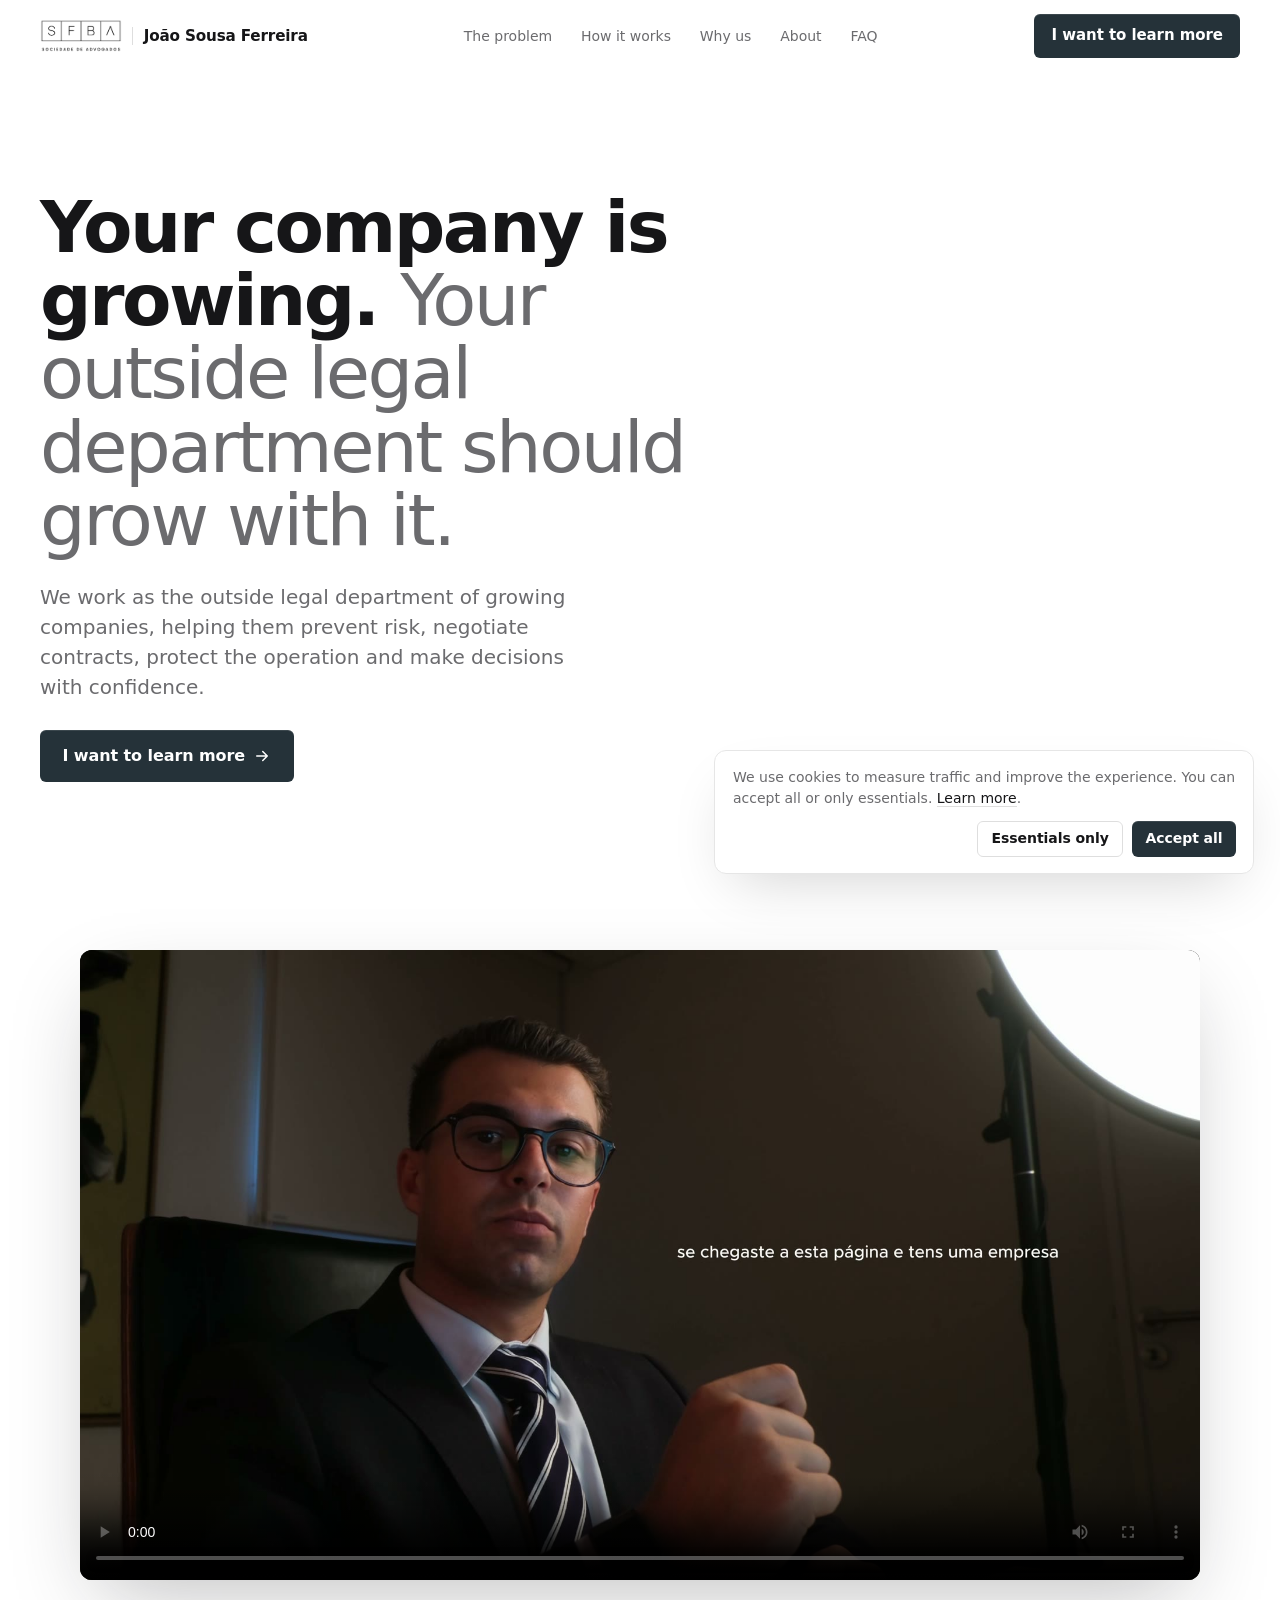
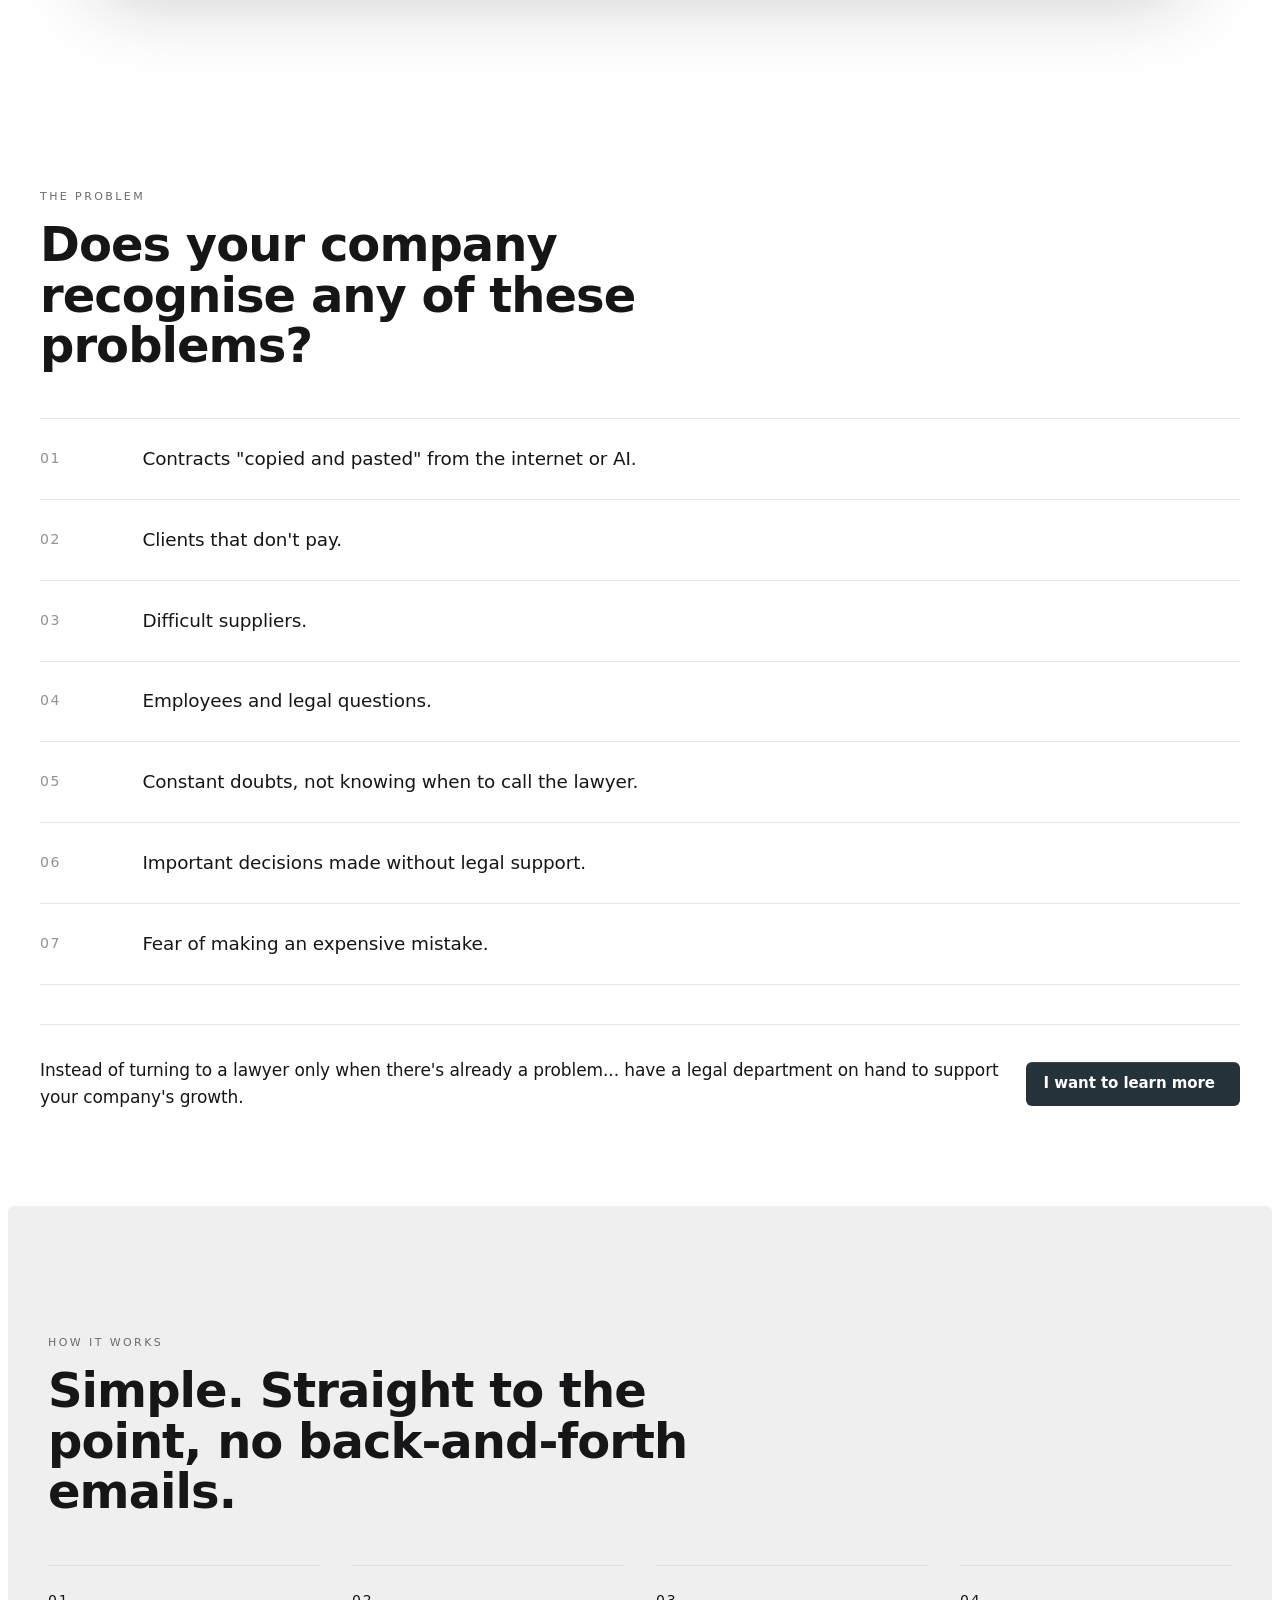
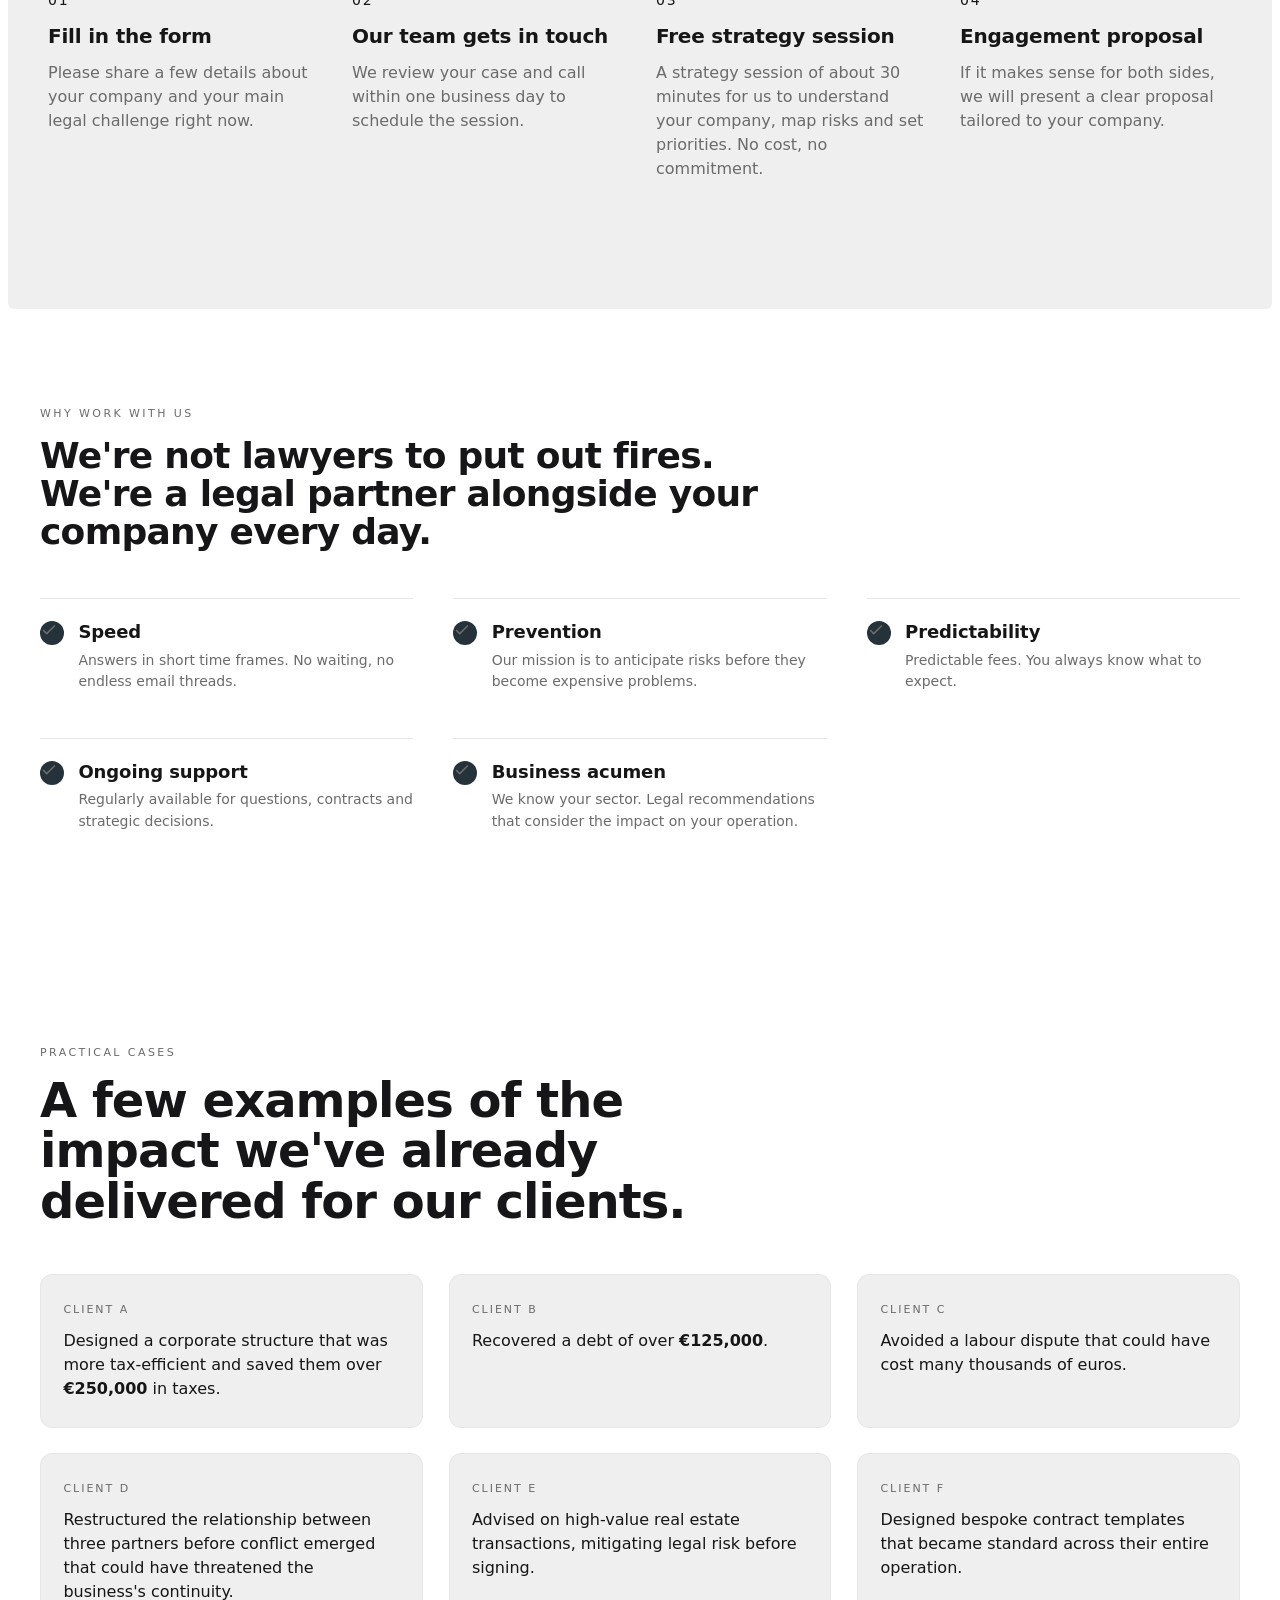
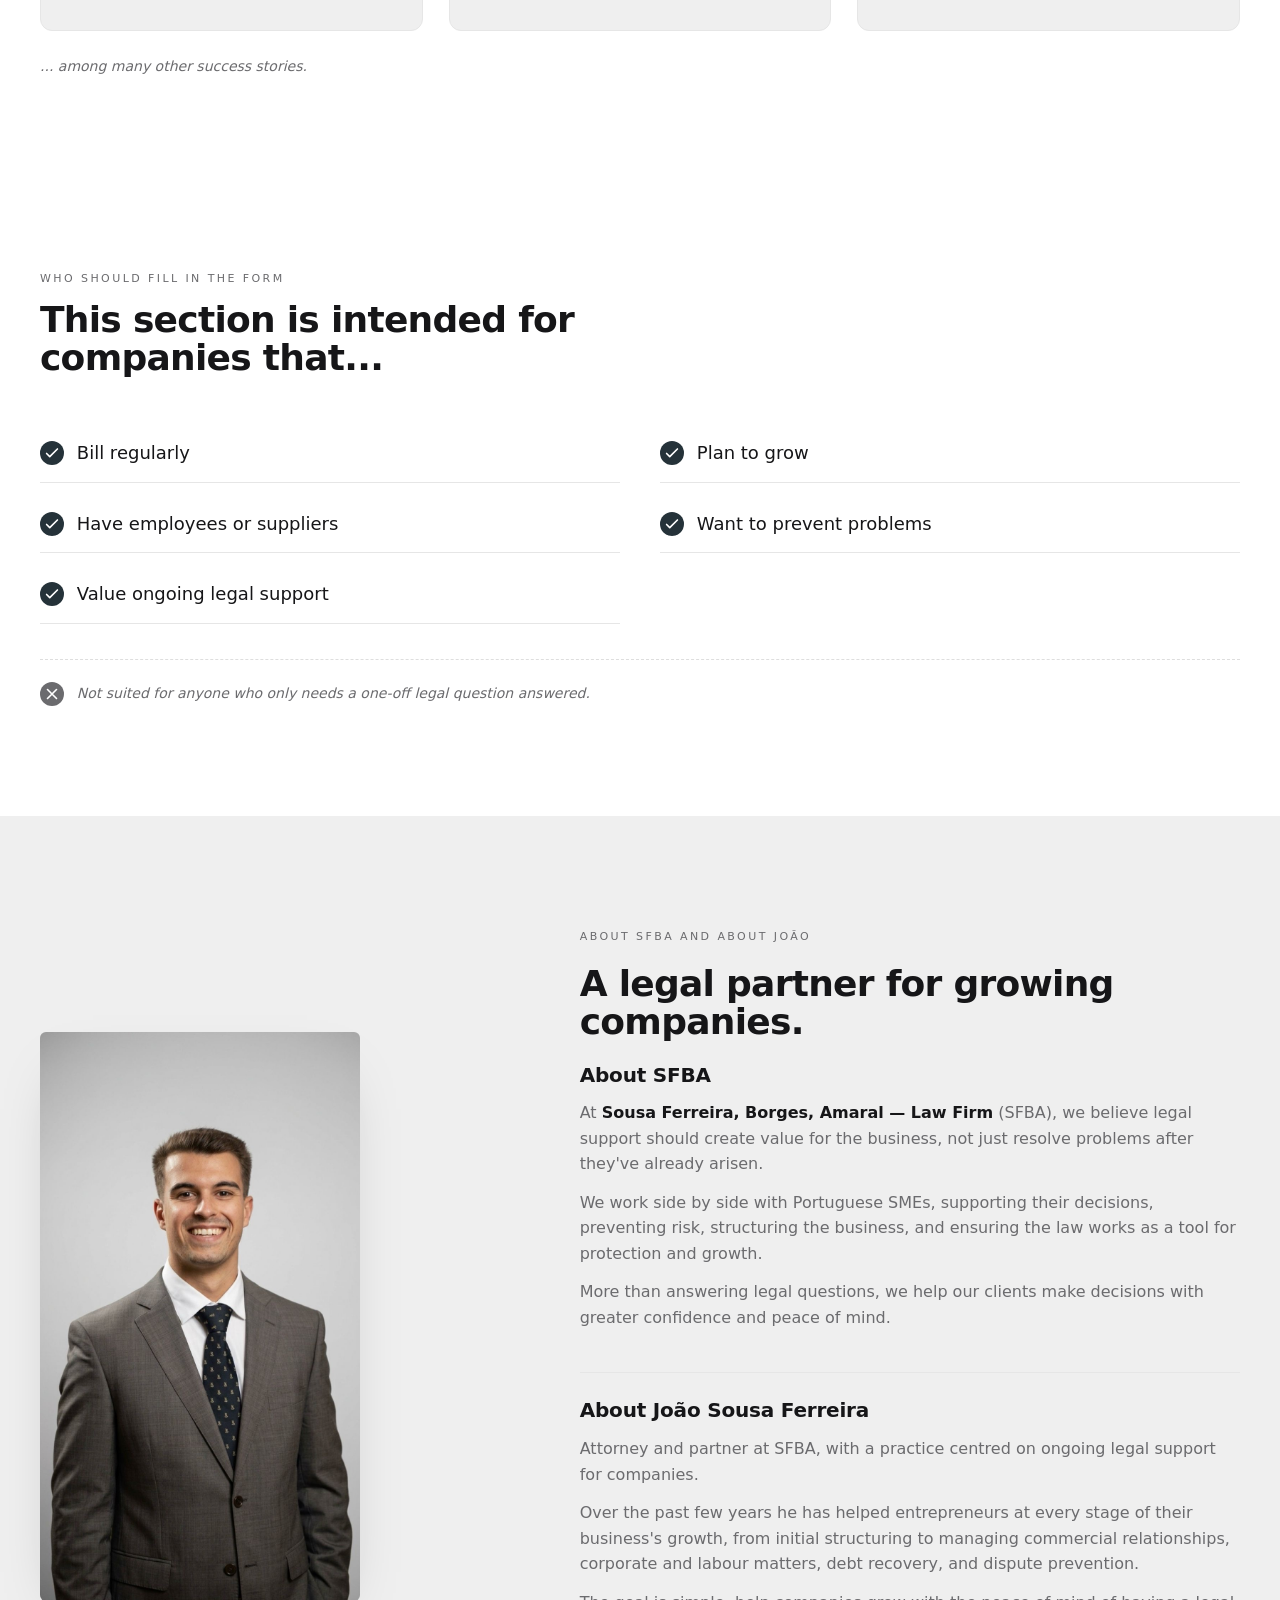
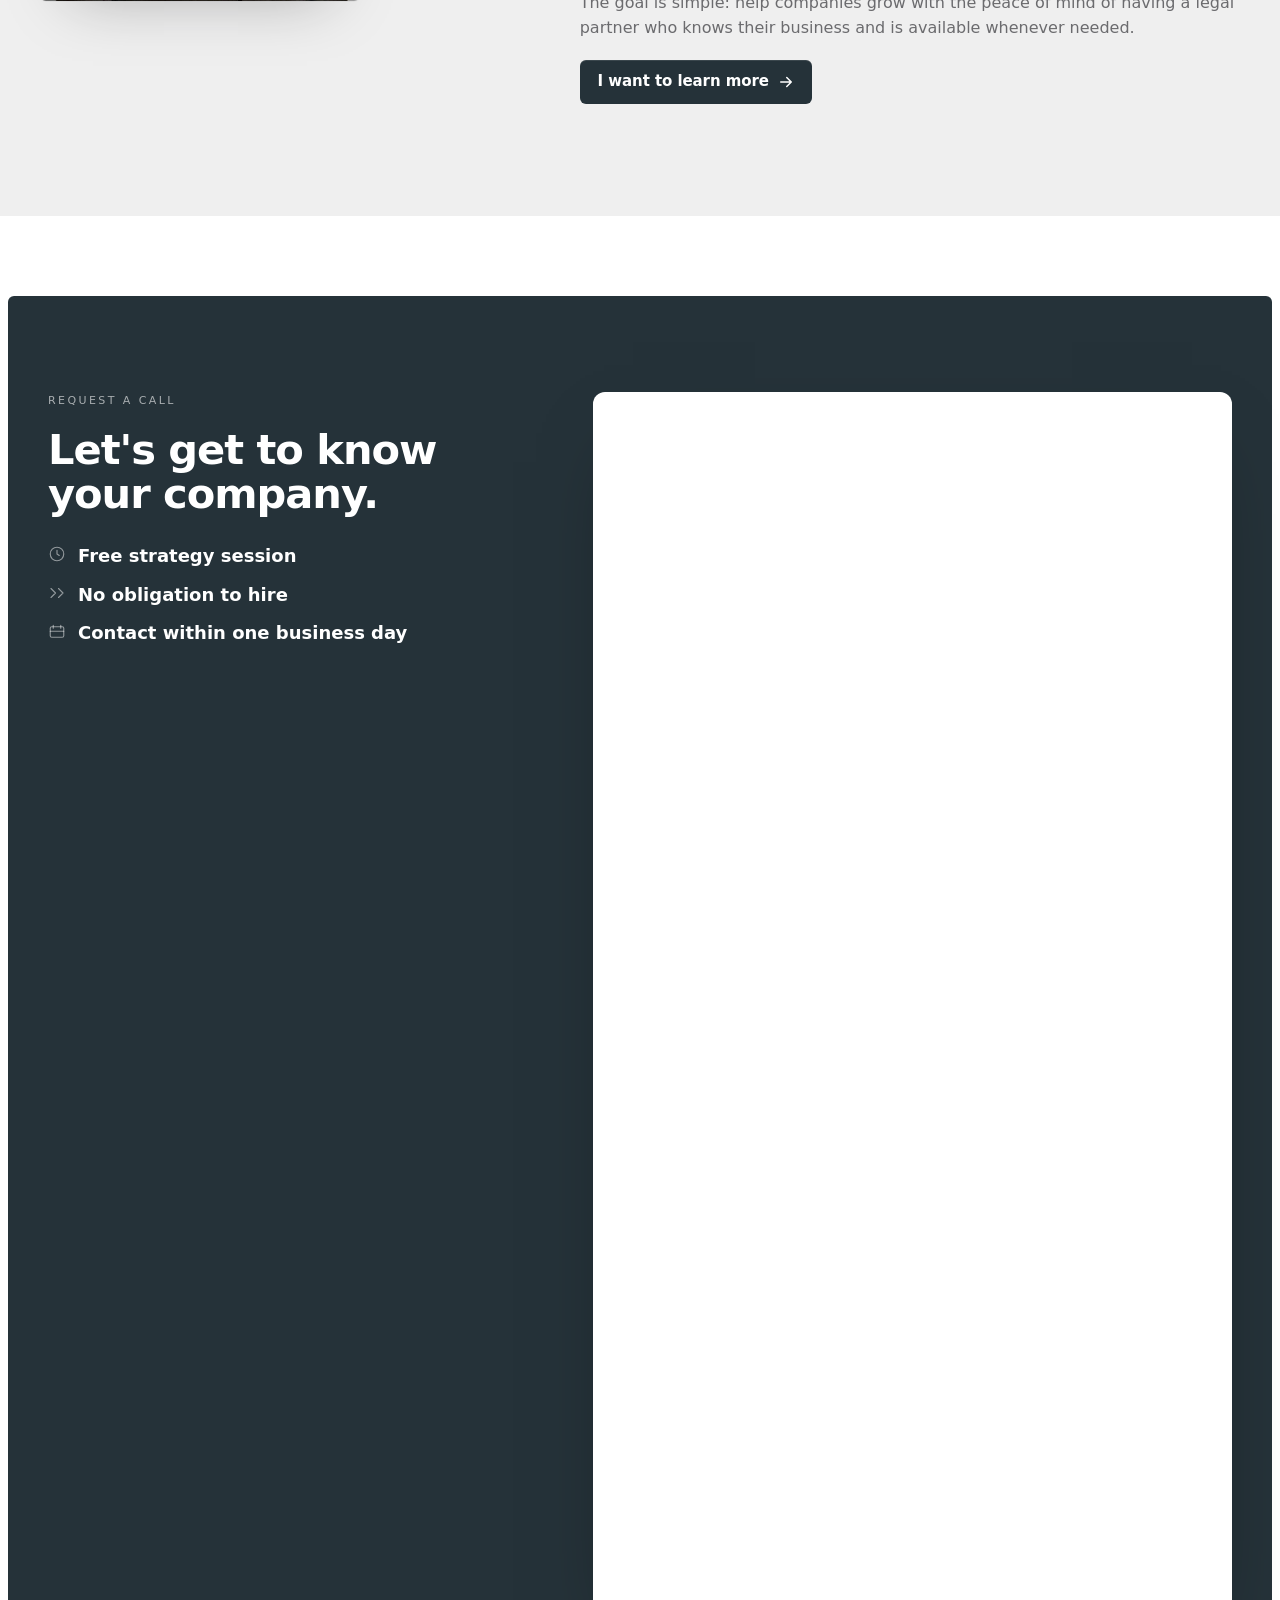
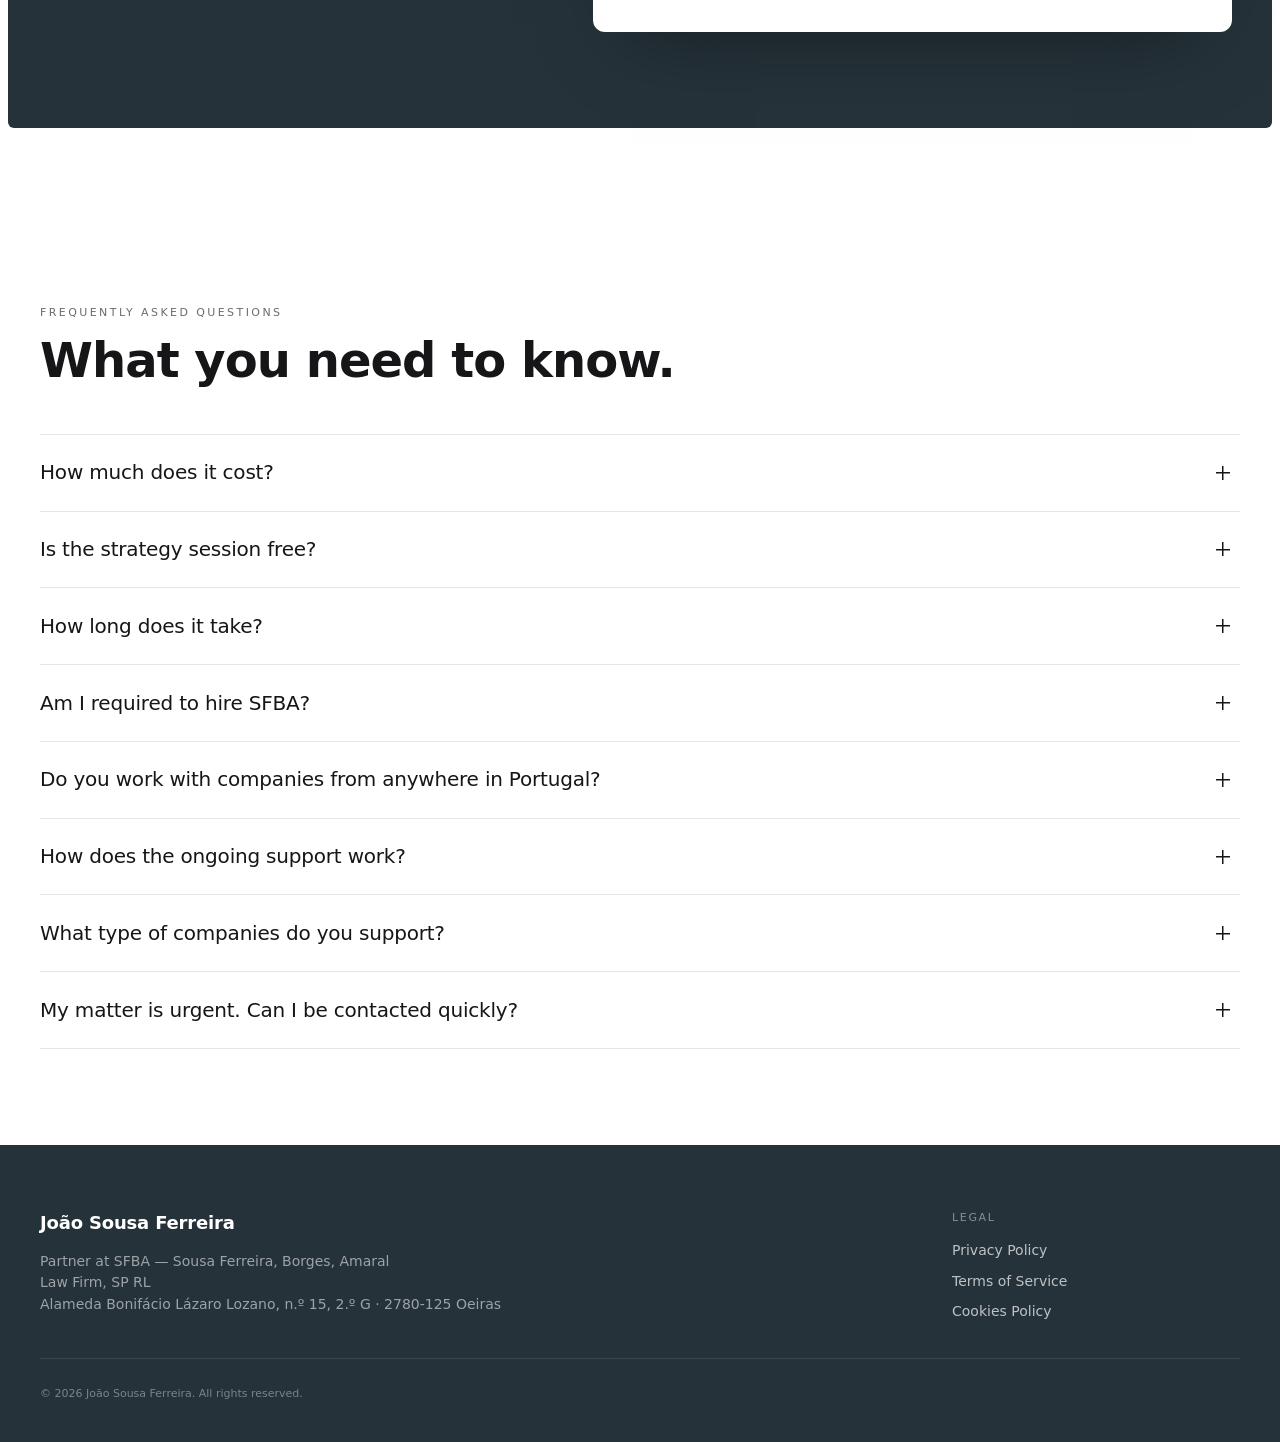
==== en/index.html @ a93ea9e2 "fix(why-us): SVG intrinsic size 20→18 in HTML (matches qualify exactly) The CSS override `.why-us__c" ====
<!doctype html>
<html lang="en">
<head>
<meta charset="utf-8">
<meta name="viewport" content="width=device-width, initial-scale=1, viewport-fit=cover">
<meta name="theme-color" content="#161618">
<meta name="description" content="External legal department for growing SMEs. We prevent risk, negotiate contracts and protect the operation. Free strategy session — SFBA · Law Firm.">
<title>João Sousa Ferreira — External legal department for growing companies</title>

<link rel="alternate" hreflang="pt-PT" href="https://consultajsf.sfba.pt/">
<link rel="alternate" hreflang="en" href="https://consultajsf.sfba.pt/en/">
<link rel="alternate" hreflang="x-default" href="https://consultajsf.sfba.pt/">
<link rel="canonical" href="https://consultajsf.sfba.pt/en/">

<!-- Meta Pixel Code -->
<script>
!function(f,b,e,v,n,t,s)
{if(f.fbq)return;n=f.fbq=function(){n.callMethod?
n.callMethod.apply(n,arguments):n.queue.push(arguments)};
if(!f._fbq)f._fbq=n;n.push=n;n.loaded=!0;n.version='2.0';
n.queue=[];t=b.createElement(e);t.async=!0;
t.src=v;s=b.getElementsByTagName(e)[0];
s.parentNode.insertBefore(t,s)}(window, document,'script',
'https://connect.facebook.net/en_US/fbevents.js');
fbq('init', '1609154350110510');
fbq('track', 'PageView');
</script>
<noscript><img height="1" width="1" style="display:none"
src="https://www.facebook.com/tr?id=1609154350110510&ev=PageView&noscript=1"
alt=""/></noscript>
<!-- End Meta Pixel Code -->

<link rel="preconnect" href="https://cdn.prod.website-files.com" crossorigin>
<link rel="preconnect" href="https://api.leadconnectorhq.com" crossorigin>
<link rel="preconnect" href="https://link.msgsndr.com" crossorigin>
<link rel="preload" as="font" type="font/woff2" crossorigin href="https://cdn.prod.website-files.com/6919d87fb59aea89ebd7268e/6919d880b59aea89ebd7285d_BDOGrotesk-Regular.woff2">
<link rel="preload" as="font" type="font/woff2" crossorigin href="https://cdn.prod.website-files.com/6919d87fb59aea89ebd7268e/6919d880b59aea89ebd7285b_BDOGrotesk-Bold.woff2">
<link rel="stylesheet" href="/assets/styles.css?v=19">
</head>
<body>

<!-- ==========================================================
NAV
=========================================================== -->
<header class="nav" data-nav>
  <div class="nav__inner">
    <a class="nav__brand" href="#top" aria-label="SFBA — Law Firm">
      <img src="/assets/img/sfba-logo.png" alt="SFBA" class="nav__brand-mark nav__brand-mark--logo" width="140" height="58">
      <span class="nav__brand-divider" aria-hidden="true"></span>
      <span class="nav__brand-name">João Sousa Ferreira</span>
    </a>
    <nav class="nav__links" aria-label="Sections">
      <a href="#problema">The problem</a>
      <a href="#como-funciona">How it works</a>
      <a href="#porque-connosco">Why us</a>
      <a href="#sobre">About</a>
      <a href="#faq">FAQ</a>
    </nav>
    <div class="nav__end">
      <a href="#formulario" class="btn btn--primary nav__cta" data-track="nav_cta_click">I want to learn more</a>
    </div>
  </div>
</header>

<main id="top">

  <!-- ==========================================================
  01 · HERO
  =========================================================== -->
  <section class="hero">
    <div class="hero__grid">

      <div class="hero__content">
        <h1 class="hero__headline">
          Your company is growing. <span class="hero__headline-accent">Your outside legal department should grow with it.</span>
        </h1>

        <p class="hero__sub">
          We work as the outside legal department of growing companies, helping them
          prevent risk, negotiate contracts, protect the operation and make
          decisions with confidence.
        </p>

        <div class="hero__actions">
          <a href="#formulario" class="btn btn--primary btn--lg" data-track="hero_cta_click">
            I want to learn more
            <svg class="btn__arrow" width="18" height="18" viewBox="0 0 18 18" fill="none" aria-hidden="true">
              <path d="M3.75 9h10.5M9.75 4.5L14.25 9l-4.5 4.5" stroke="currentColor" stroke-width="1.5" stroke-linecap="round" stroke-linejoin="round"/>
            </svg>
          </a>
        </div>

      </div>

    </div>
  </section>

  <!-- ==========================================================
  01B · VSL — horizontal intro video after hero (main conversion piece)
  =========================================================== -->
  <section class="vsl" aria-label="Introduction video">
    <div class="vsl__inner">
      <video
        class="vsl__player"
        poster="/assets/img/vsl-poster.jpg"
        controls
        preload="metadata"
        playsinline
        width="1920" height="1080">
        <source src="/assets/video/vsl.mp4" type="video/mp4">
      </video>
    </div>
  </section>

  <!-- ==========================================================
  03 · THE PROBLEM — 7 typical symptoms of growing companies
  =========================================================== -->
  <section class="problems" id="problema">
    <div class="container">
      <header class="section-head">
        <p class="eyebrow">The problem</p>
        <h2 class="section-title">Does your company recognise any of these problems?</h2>
      </header>

      <ol class="problems__list" role="list">
        <li class="problems__item">
          <span class="problems__num">01</span>
          <p>Contracts "copied and pasted" from the internet or AI.</p>
        </li>
        <li class="problems__item">
          <span class="problems__num">02</span>
          <p>Clients that don't pay.</p>
        </li>
        <li class="problems__item">
          <span class="problems__num">03</span>
          <p>Difficult suppliers.</p>
        </li>
        <li class="problems__item">
          <span class="problems__num">04</span>
          <p>Employees and legal questions.</p>
        </li>
        <li class="problems__item">
          <span class="problems__num">05</span>
          <p>Constant doubts, not knowing when to call the lawyer.</p>
        </li>
        <li class="problems__item">
          <span class="problems__num">06</span>
          <p>Important decisions made without legal support.</p>
        </li>
        <li class="problems__item">
          <span class="problems__num">07</span>
          <p>Fear of making an expensive mistake.</p>
        </li>
      </ol>

      <!-- Closing: reposition to "ongoing legal department" -->
      <div class="problems__cta">
        <p>Instead of turning to a lawyer only when there's already a problem... have a legal department on hand to support your company's growth.</p>
        <a href="#formulario" class="btn btn--primary" data-track="problems_cta_click">
          I want to learn more
          <svg class="btn__arrow" width="18" height="18" viewBox="0 0 18 18" fill="none" aria-hidden="true">
            <path d="M3.75 9h10.5M9.75 4.5L14.25 9l-4.5 4.5" stroke="currentColor" stroke-width="1.5" stroke-linecap="round" stroke-linejoin="round"/>
          </svg>
        </a>
      </div>
    </div>
  </section>

  <!-- ==========================================================
  04 · HOW IT WORKS — 4 steps
  =========================================================== -->
  <section class="howto" id="como-funciona">
    <div class="container">
      <div class="howto__content">
      <header class="section-head">
        <p class="eyebrow">How it works</p>
        <h2 class="section-title">Simple. Straight to the point, no back-and-forth emails.</h2>
      </header>

      <ol class="howto__steps" role="list">
        <li class="howto__step">
          <span class="howto__num">01</span>
          <h3 class="howto__title">Fill in the form</h3>
          <p class="howto__desc">Please share a few details about your company and your main legal challenge right now.</p>
        </li>
        <li class="howto__step">
          <span class="howto__num">02</span>
          <h3 class="howto__title">Our team gets in touch</h3>
          <p class="howto__desc">We review your case and call within one business day to schedule the session.</p>
        </li>
        <li class="howto__step">
          <span class="howto__num">03</span>
          <h3 class="howto__title">Free strategy session</h3>
          <p class="howto__desc">A strategy session of about 30 minutes for us to understand your company, map risks and set priorities. No cost, no commitment.</p>
        </li>
        <li class="howto__step">
          <span class="howto__num">04</span>
          <h3 class="howto__title">Engagement proposal</h3>
          <p class="howto__desc">If it makes sense for both sides, we will present a clear proposal tailored to your company.</p>
        </li>
      </ol>
      </div>
    </div>
  </section>

  <!-- ==========================================================
  05 · WHY US — value prop + 5 values
  =========================================================== -->
  <section class="why-us" id="porque-connosco">
    <div class="container">
      <header class="section-head">
        <p class="eyebrow">Why work with us</p>
        <h2 class="section-title section-title--tight">We're not lawyers to put out fires. We're a legal partner alongside your company every day.</h2>
      </header>

      <ul class="why-us__values" role="list" aria-label="Our values">
        <li class="why-us__value">
          <span class="why-us__check" aria-hidden="true">
            <svg width="18" height="18" viewBox="0 0 20 20" fill="none"><path d="M4 10.5l3.5 3.5L16 5.5" stroke="currentColor" stroke-width="1.8" stroke-linecap="round" stroke-linejoin="round"/></svg>
          </span>
          <div>
            <strong>Speed</strong>
            <span>Answers in short time frames. No waiting, no endless email threads.</span>
          </div>
        </li>
        <li class="why-us__value">
          <span class="why-us__check" aria-hidden="true">
            <svg width="18" height="18" viewBox="0 0 20 20" fill="none"><path d="M4 10.5l3.5 3.5L16 5.5" stroke="currentColor" stroke-width="1.8" stroke-linecap="round" stroke-linejoin="round"/></svg>
          </span>
          <div>
            <strong>Prevention</strong>
            <span>Our mission is to anticipate risks before they become expensive problems.</span>
          </div>
        </li>
        <li class="why-us__value">
          <span class="why-us__check" aria-hidden="true">
            <svg width="18" height="18" viewBox="0 0 20 20" fill="none"><path d="M4 10.5l3.5 3.5L16 5.5" stroke="currentColor" stroke-width="1.8" stroke-linecap="round" stroke-linejoin="round"/></svg>
          </span>
          <div>
            <strong>Predictability</strong>
            <span>Predictable fees. You always know what to expect.</span>
          </div>
        </li>
        <li class="why-us__value">
          <span class="why-us__check" aria-hidden="true">
            <svg width="18" height="18" viewBox="0 0 20 20" fill="none"><path d="M4 10.5l3.5 3.5L16 5.5" stroke="currentColor" stroke-width="1.8" stroke-linecap="round" stroke-linejoin="round"/></svg>
          </span>
          <div>
            <strong>Ongoing support</strong>
            <span>Regularly available for questions, contracts and strategic decisions.</span>
          </div>
        </li>
        <li class="why-us__value">
          <span class="why-us__check" aria-hidden="true">
            <svg width="18" height="18" viewBox="0 0 20 20" fill="none"><path d="M4 10.5l3.5 3.5L16 5.5" stroke="currentColor" stroke-width="1.8" stroke-linecap="round" stroke-linejoin="round"/></svg>
          </span>
          <div>
            <strong>Business acumen</strong>
            <span>We know your sector. Legal recommendations that consider the impact on your operation.</span>
          </div>
        </li>
      </ul>
    </div>
  </section>

  <!-- ==========================================================
  06 · PRACTICAL CASES — real impact with clients
  =========================================================== -->
  <section class="cases" id="casos-praticos">
    <div class="container">
      <header class="section-head">
        <p class="eyebrow">Practical cases</p>
        <h2 class="section-title">A few examples of the impact we've already delivered for our clients.</h2>
      </header>

      <ol class="cases__list" role="list">
        <li class="cases__item">
          <span class="cases__label">Client A</span>
          <p>Designed a corporate structure that was more tax-efficient and saved them over <strong>€250,000</strong> in taxes.</p>
        </li>
        <li class="cases__item">
          <span class="cases__label">Client B</span>
          <p>Recovered a debt of over <strong>€125,000</strong>.</p>
        </li>
        <li class="cases__item">
          <span class="cases__label">Client C</span>
          <p>Avoided a labour dispute that could have cost many thousands of euros.</p>
        </li>
        <li class="cases__item">
          <span class="cases__label">Client D</span>
          <p>Restructured the relationship between three partners before conflict emerged that could have threatened the business's continuity.</p>
        </li>
        <li class="cases__item">
          <span class="cases__label">Client E</span>
          <p>Advised on high-value real estate transactions, mitigating legal risk before signing.</p>
        </li>
        <li class="cases__item">
          <span class="cases__label">Client F</span>
          <p>Designed bespoke contract templates that became standard across their entire operation.</p>
        </li>
      </ol>

      <p class="cases__more">... among many other success stories.</p>
    </div>
  </section>

  <!-- ==========================================================
  07 · WHO SHOULD FILL THE FORM — lead qualification
  =========================================================== -->
  <section class="qualify" id="quem-deve">
    <div class="container">
      <header class="section-head">
        <p class="eyebrow">Who should fill in the form</p>
        <h2 class="section-title section-title--tight">This section is intended for companies that...</h2>
      </header>

      <ul class="qualify__list" role="list">
        <li class="qualify__item qualify__item--yes">
          <span class="qualify__mark" aria-hidden="true">
            <svg width="18" height="18" viewBox="0 0 20 20" fill="none"><path d="M4 10.5l3.5 3.5L16 5.5" stroke="currentColor" stroke-width="1.8" stroke-linecap="round" stroke-linejoin="round"/></svg>
          </span>
          <span>Bill regularly</span>
        </li>
        <li class="qualify__item qualify__item--yes">
          <span class="qualify__mark" aria-hidden="true">
            <svg width="18" height="18" viewBox="0 0 20 20" fill="none"><path d="M4 10.5l3.5 3.5L16 5.5" stroke="currentColor" stroke-width="1.8" stroke-linecap="round" stroke-linejoin="round"/></svg>
          </span>
          <span>Plan to grow</span>
        </li>
        <li class="qualify__item qualify__item--yes">
          <span class="qualify__mark" aria-hidden="true">
            <svg width="18" height="18" viewBox="0 0 20 20" fill="none"><path d="M4 10.5l3.5 3.5L16 5.5" stroke="currentColor" stroke-width="1.8" stroke-linecap="round" stroke-linejoin="round"/></svg>
          </span>
          <span>Have employees or suppliers</span>
        </li>
        <li class="qualify__item qualify__item--yes">
          <span class="qualify__mark" aria-hidden="true">
            <svg width="18" height="18" viewBox="0 0 20 20" fill="none"><path d="M4 10.5l3.5 3.5L16 5.5" stroke="currentColor" stroke-width="1.8" stroke-linecap="round" stroke-linejoin="round"/></svg>
          </span>
          <span>Want to prevent problems</span>
        </li>
        <li class="qualify__item qualify__item--yes">
          <span class="qualify__mark" aria-hidden="true">
            <svg width="18" height="18" viewBox="0 0 20 20" fill="none"><path d="M4 10.5l3.5 3.5L16 5.5" stroke="currentColor" stroke-width="1.8" stroke-linecap="round" stroke-linejoin="round"/></svg>
          </span>
          <span>Value ongoing legal support</span>
        </li>
        <li class="qualify__item qualify__item--no">
          <span class="qualify__mark" aria-hidden="true">
            <svg width="18" height="18" viewBox="0 0 20 20" fill="none"><path d="M5 5l10 10M15 5L5 15" stroke="currentColor" stroke-width="1.8" stroke-linecap="round"/></svg>
          </span>
          <span>Not suited for anyone who only needs a one-off legal question answered.</span>
        </li>
      </ul>
    </div>
  </section>

  <!-- ==========================================================
  08 · ABOUT — split, video + 2 blocks (SFBA + João)
  =========================================================== -->
  <section class="about" id="sobre">
    <div class="about__grid">

      <div class="about__visual">
        <div class="portrait portrait--about">
          <div class="portrait__frame">
            <img
              src="/assets/img/joao.jpg"
              srcset="/assets/img/joao-md.jpg 457w, /assets/img/joao.jpg 915w"
              sizes="(max-width: 960px) 80vw, 460px"
              alt="João Sousa Ferreira, attorney"
              class="portrait__img"
              width="915" height="1600"
              loading="lazy">
          </div>
        </div>
      </div>

      <div class="about__content">
        <p class="eyebrow">About SFBA and about João</p>
        <h2 class="section-title section-title--tight">
          A legal partner for growing companies.
        </h2>

        <!-- BLOCK 1 · SFBA -->
        <div class="about__block">
          <h3 class="about__block-title">About SFBA</h3>
          <p class="about__block-text">
            At <strong>Sousa Ferreira, Borges, Amaral &mdash; Law Firm</strong> (SFBA),
            we believe legal support should create value for the business,
            not just resolve problems after they've already arisen.
          </p>
          <p class="about__block-text">
            We work side by side with Portuguese SMEs, supporting their decisions,
            preventing risk, structuring the business, and ensuring the law works
            as a tool for protection and growth.
          </p>
          <p class="about__block-text">
            More than answering legal questions, we help our clients make decisions
            with greater confidence and peace of mind.
          </p>
        </div>

        <!-- BLOCK 2 · João -->
        <div class="about__block">
          <h3 class="about__block-title">About João Sousa Ferreira</h3>
          <p class="about__block-text">
            Attorney and partner at SFBA, with a practice centred on ongoing
            legal support for companies.
          </p>
          <p class="about__block-text">
            Over the past few years he has helped entrepreneurs at every
            stage of their business's growth, from initial structuring to
            managing commercial relationships, corporate and labour matters,
            debt recovery, and dispute prevention.
          </p>
          <p class="about__block-text">
            The goal is simple: help companies grow with the peace of mind
            of having a legal partner who knows their business and is
            available whenever needed.
          </p>
        </div>

        <a href="#formulario" class="btn btn--primary" data-track="about_cta_click">
          I want to learn more
          <svg class="btn__arrow" width="18" height="18" viewBox="0 0 18 18" fill="none" aria-hidden="true">
            <path d="M3.75 9h10.5M9.75 4.5L14.25 9l-4.5 4.5" stroke="currentColor" stroke-width="1.5" stroke-linecap="round" stroke-linejoin="round"/>
          </svg>
        </a>
      </div>

    </div>
  </section>

  <!-- ==========================================================
  09 · FORM — GHL embed, main conversion piece
  =========================================================== -->
  <section class="booking" id="formulario">
    <div class="booking__grid">
      <div class="booking__content">

      <aside class="booking__aside">
        <p class="eyebrow eyebrow--inverse">Request a call</p>
        <h2 class="booking__title">Let's get to know your company.</h2>

        <ul class="booking__bullets" role="list">
          <li>
            <svg width="18" height="18" viewBox="0 0 24 24" fill="none" stroke="currentColor" stroke-width="1.5" stroke-linecap="round" stroke-linejoin="round" aria-hidden="true"><circle cx="12" cy="12" r="9"/><path d="M12 7v5l3 2"/></svg>
            <div><strong>Free strategy session</strong></div>
          </li>
          <li>
            <svg width="18" height="18" viewBox="0 0 24 24" fill="none" stroke="currentColor" stroke-width="1.5" stroke-linecap="round" stroke-linejoin="round" aria-hidden="true"><path d="M4 6l6 6-6 6M14 6l6 6-6 6"/></svg>
            <div><strong>No obligation to hire</strong></div>
          </li>
          <li>
            <svg width="18" height="18" viewBox="0 0 24 24" fill="none" stroke="currentColor" stroke-width="1.5" stroke-linecap="round" stroke-linejoin="round" aria-hidden="true"><rect x="3" y="5" width="18" height="14" rx="2"/><path d="M7 3v4M17 3v4M3 11h18"/></svg>
            <div><strong>Contact within one business day</strong></div>
          </li>
        </ul>
      </aside>

      <!-- GHL — inline form embed. Leads go straight to GoHighLevel -->
      <div class="booking__form-embed" data-track-form>
        <iframe
          src="https://api.leadconnectorhq.com/widget/form/pN3DjJBdsDAEzfLIJol9"
          id="inline-pN3DjJBdsDAEzfLIJol9"
          data-layout="{'id':'INLINE'}"
          data-trigger-type="alwaysShow"
          data-trigger-value=""
          data-activation-type="alwaysActivated"
          data-activation-value=""
          data-deactivation-type="neverDeactivate"
          data-deactivation-value=""
          data-form-name="Leads"
          data-height="1225"
          data-layout-iframe-id="inline-pN3DjJBdsDAEzfLIJol9"
          data-form-id="pN3DjJBdsDAEzfLIJol9"
          title="Form — Request a call"></iframe>
      </div>
      </div>
    </div>
  </section>

  <!-- ==========================================================
  10 · FAQ
  =========================================================== -->
  <section class="faq" id="faq">
    <div class="container">
      <header class="section-head">
        <p class="eyebrow">Frequently asked questions</p>
        <h2 class="section-title">What you need to know.</h2>
      </header>

      <div class="faq__list">

        <details class="faq__item">
          <summary>How much does it cost?</summary>
          <div class="faq__answer">
            <p>The first session is entirely free. If, at the end, we conclude it makes sense to work together, we'll present a proposal tailored to your company's needs — with no commitment.</p>
          </div>
        </details>

        <details class="faq__item">
          <summary>Is the strategy session free?</summary>
          <div class="faq__answer">
            <p>Yes. The purpose of the session is to understand your company's reality, identify the main legal challenges and determine whether we can effectively help you.</p>
          </div>
        </details>

        <details class="faq__item">
          <summary>How long does it take?</summary>
          <div class="faq__answer">
            <p>The form takes about 1 minute to fill in. Once you submit, our team reviews the request and gets in touch. If there's a fit, we'll schedule a strategy session of approximately 30 minutes.</p>
          </div>
        </details>

        <details class="faq__item">
          <summary>Am I required to hire SFBA?</summary>
          <div class="faq__answer">
            <p>No. The strategy session comes with no commitment. We only present a proposal if we believe we can add value to your business — and only move forward if you choose to work with us.</p>
          </div>
        </details>

        <details class="faq__item">
          <summary>Do you work with companies from anywhere in Portugal?</summary>
          <div class="faq__answer">
            <p>Yes. We support companies throughout the country, in person or via video call, according to each client's needs.</p>
          </div>
        </details>

        <details class="faq__item">
          <summary>How does the ongoing support work?</summary>
          <div class="faq__answer">
            <p>After the strategy session, if you decide to move forward, we define the solution best suited to your company. Our goal is to act as a long-term legal partner — supporting your business's growth, preventing risk and backing the most important decisions.</p>
          </div>
        </details>

        <details class="faq__item">
          <summary>What type of companies do you support?</summary>
          <div class="faq__answer">
            <p>We work primarily with small and medium-sized enterprises looking to grow sustainably and who value close, strategic and continuous legal support.</p>
          </div>
        </details>

        <details class="faq__item">
          <summary>My matter is urgent. Can I be contacted quickly?</summary>
          <div class="faq__answer">
            <p>Yes. Once we receive your request, we review it as promptly as possible. If the situation is urgent, please indicate it in the form so we can prioritise accordingly.</p>
          </div>
        </details>

      </div>
    </div>
  </section>


</main>

<!-- ==========================================================
FOOTER
=========================================================== -->
<footer class="footer">
  <div class="footer__inner footer__inner--two">
    <div class="footer__col footer__col--brand">
      <span class="footer__brand">João Sousa Ferreira</span>
      <p class="footer__small">
        Partner at SFBA &mdash; Sousa Ferreira, Borges, Amaral<br>
        Law Firm, SP RL<br>
        Alameda Bonifácio Lázaro Lozano, n.º&nbsp;15, 2.º&nbsp;G &middot; 2780-125 Oeiras
      </p>
    </div>

    <div class="footer__col">
      <span class="footer__heading">Legal</span>
      <a href="#privacidade">Privacy Policy</a>
      <a href="#termos">Terms of Service</a>
      <a href="#cookies">Cookies Policy</a>
    </div>
  </div>
  <p class="footer__copy">&copy; <span data-year></span> João Sousa Ferreira. All rights reserved.</p>
</footer>

<!-- Sticky CTA -->
<a href="#formulario" class="sticky-cta" data-sticky-cta data-track="sticky_cta_click" aria-label="Request a call">
  <span>I want to learn more</span>
  <svg width="16" height="16" viewBox="0 0 18 18" fill="none" aria-hidden="true">
    <path d="M3.75 9h10.5M9.75 4.5L14.25 9l-4.5 4.5" stroke="currentColor" stroke-width="1.6" stroke-linecap="round" stroke-linejoin="round"/>
  </svg>
</a>

<!-- Cookie banner (GDPR) — Consent Mode v2 -->
<aside class="cookie" data-cookie hidden role="region" aria-label="Cookie consent">
  <p>
    We use cookies to measure traffic and improve the experience. You can accept
    all or only essentials. <a href="#cookies">Learn more</a>.
  </p>
  <div class="cookie__actions">
    <button type="button" class="btn btn--ghost btn--sm" data-cookie-essential>Essentials only</button>
    <button type="button" class="btn btn--primary btn--sm" data-cookie-accept>Accept all</button>
  </div>
</aside>

<script src="/assets/script.js?v=19" defer></script>
<script src="https://link.msgsndr.com/js/form_embed.js" async></script>
</body>
</html>
---- assets/styles.css ----
/* ==========================================================
   FONTS — BDO Grotesk (alinhado com brand SFBA)
   ========================================================== */
@font-face {
  font-family: "Bdogrotesk";
  src: url("https://cdn.prod.website-files.com/6919d87fb59aea89ebd7268e/6919d880b59aea89ebd7285d_BDOGrotesk-Regular.woff2") format("woff2");
  font-weight: 400; font-style: normal; font-display: swap;
}
@font-face {
  font-family: "Bdogrotesk";
  src: url("https://cdn.prod.website-files.com/6919d87fb59aea89ebd7268e/6919d880b59aea89ebd7285a_BDOGrotesk-Medium.woff2") format("woff2");
  font-weight: 500; font-style: normal; font-display: swap;
}
@font-face {
  font-family: "Bdogrotesk";
  src: url("https://cdn.prod.website-files.com/6919d87fb59aea89ebd7268e/6919d880b59aea89ebd7285c_BDOGrotesk-DemiBold.woff2") format("woff2");
  font-weight: 600; font-style: normal; font-display: swap;
}
@font-face {
  font-family: "Bdogrotesk";
  src: url("https://cdn.prod.website-files.com/6919d87fb59aea89ebd7268e/6919d880b59aea89ebd7285b_BDOGrotesk-Bold.woff2") format("woff2");
  font-weight: 700; font-style: normal; font-display: swap;
}

/* ==========================================================
   TOKENS — extraídos da brand SFBA
   ========================================================== */
:root {
  --c-white: #ffffff;
  --c-100: #efefef;
  --c-200: #e6e6e6;
  --c-300: #dedede;
  --c-400: #929295;
  --c-500: #6b6b6e;
  --c-600: #3a3a3e;
  --c-650: #2a2a2c;
  --c-700: #232325;
  --c-800: #1c1c1e;
  --c-900: #161618;
  /* Accent — dark teal-blue (Brand Guidelines v2 · regra 01).
     Reservado para CTA blocks e dark sections. Nunca para texto inline
     ou decoração. */
  --c-accent:        #253239;
  --c-accent-hover:  #2f4049;
  --c-accent-deep:   #1a232a;

  --ff: "Bdogrotesk", system-ui, -apple-system, "Segoe UI", Helvetica, Arial, sans-serif;

  --fs-xs: .6875rem;
  --fs-sm: .875rem;
  --fs-btn: .9375rem;
  --fs-base: 1rem;
  --fs-md: 1.125rem;
  --fs-lg: 1.25rem;
  --fs-xl: 1.5rem;
  --fs-2xl: 2rem;
  --fs-3xl: 2.5rem;
  --fs-4xl: 3rem;
  --fs-5xl: clamp(3rem, 6vw, 5rem);
  /* Hero H1 — alinhado com sfba.pt: --font-size--fluid-large = 6vw, com clamp para mobile/4K */
  --fs-display: clamp(2.25rem, 6vw, 4.5rem);

  --r-sm: 4px;
  --r: 6px;
  --r-lg: 12px;
  --r-pill: 999px;

  --pad-mobile: 1.25rem;
  --pad-tablet: 2rem;
  --pad-desktop: 2.5rem;

  --max: 1320px;

  --ease: cubic-bezier(.2,.7,.2,1);
  --t: .25s var(--ease);
  --t-slow: .5s var(--ease);

  --line: 1px solid var(--c-200);
}

/* ==========================================================
   RESET — minimal & explicit
   ========================================================== */
*, *::before, *::after { box-sizing: border-box; }
* { margin: 0; padding: 0; }
html { -webkit-text-size-adjust: 100%; scroll-behavior: smooth; }
body {
  font-family: var(--ff);
  font-size: var(--fs-base);
  line-height: 1.55;
  color: var(--c-900);
  background: var(--c-white);
  -webkit-font-smoothing: antialiased;
  text-rendering: optimizeLegibility;
  overflow-x: hidden;
}
img, svg, video { display: block; max-width: 100%; }
button, input, select, textarea { font: inherit; color: inherit; }
button { background: none; border: 0; cursor: pointer; }
a { color: inherit; text-decoration: none; }
a:focus-visible, button:focus-visible, input:focus-visible, select:focus-visible, textarea:focus-visible, summary:focus-visible {
  outline: 2px solid var(--c-900);
  outline-offset: 3px;
  border-radius: var(--r-sm);
}
ol, ul { list-style: none; }
fieldset { border: 0; }
legend { padding: 0; }

::selection { background: var(--c-900); color: var(--c-white); }

/* ==========================================================
   LAYOUT PRIMITIVES
   ========================================================== */
.container {
  width: 100%;
  max-width: var(--max);
  margin-inline: auto;
  padding-inline: var(--pad-mobile);
}
@media (min-width: 720px)  { .container { padding-inline: var(--pad-tablet); } }
@media (min-width: 1080px) { .container { padding-inline: var(--pad-desktop); } }

.eyebrow {
  font-size: var(--fs-xs);
  font-weight: 500;
  letter-spacing: .22em;
  text-transform: uppercase;
  color: var(--c-500);
}
.eyebrow--inverse { color: rgba(255,255,255,.6); }

.section-head {
  display: flex;
  flex-direction: column;
  gap: .9rem;
  margin-bottom: 3rem;
  max-width: 720px;
}
.section-title {
  font-size: clamp(1.75rem, 4.2vw, 3rem);
  font-weight: 600;
  letter-spacing: -.02em;
  line-height: 1.05;
  color: var(--c-900);
}
.section-title--tight { font-size: clamp(1.5rem, 3vw, 2.25rem); }

/* ==========================================================
   BUTTONS
   ========================================================== */
.btn {
  display: inline-flex;
  align-items: center;
  gap: .5rem;
  height: 44px;
  padding: 0 1.1rem;
  border-radius: var(--r);
  font-size: var(--fs-btn);
  font-weight: 600;
  letter-spacing: -.005em;
  white-space: nowrap;
  transition: transform var(--t), background-color var(--t), color var(--t), border-color var(--t), box-shadow var(--t);
  will-change: transform;
}
.btn:active { transform: translateY(1px); }
.btn__arrow { transition: transform var(--t); }
.btn:hover .btn__arrow { transform: translateX(2px); }

.btn--primary {
  background: var(--c-accent);
  color: var(--c-white);
  box-shadow: inset 0 1px 0 rgba(255,255,255,.10);
}
.btn--primary:hover { background: var(--c-accent-hover); }

.btn--ghost {
  background: transparent;
  color: var(--c-900);
  border: 1px solid var(--c-300);
}
.btn--ghost:hover { border-color: var(--c-900); background: var(--c-100); }

.btn--lg { height: 52px; padding: 0 1.4rem; font-size: 1rem; }
.btn--xl { height: 56px; padding: 0 1.6rem; font-size: 1rem; }
.btn--sm { height: 36px; padding: 0 .85rem; font-size: var(--fs-sm); }
.btn--full { width: 100%; justify-content: center; }

/* ==========================================================
   NAV
   ========================================================== */
.nav {
  position: sticky;
  top: 0;
  z-index: 50;
  background: rgba(255,255,255,.85);
  backdrop-filter: saturate(160%) blur(14px);
  -webkit-backdrop-filter: saturate(160%) blur(14px);
  border-bottom: 1px solid transparent;
  transition: border-color var(--t), background-color var(--t);
}
.nav--scrolled { border-bottom-color: var(--c-200); }
.nav__inner {
  width: 100%;
  max-width: var(--max);
  margin-inline: auto;
  padding: .9rem var(--pad-mobile);
  display: grid;
  grid-template-columns: auto 1fr auto;
  align-items: center;
  gap: 1.5rem;
}
@media (min-width: 720px)  { .nav__inner { padding-inline: var(--pad-tablet); } }
@media (min-width: 1080px) { .nav__inner { padding-inline: var(--pad-desktop); } }

.nav__brand {
  display: inline-flex;
  align-items: center;
  gap: .65rem;
  font-weight: 600;
  letter-spacing: -.01em;
}
.nav__brand-mark {
  display: inline-flex;
  align-items: center;
  justify-content: center;
  height: 30px;
  min-width: 36px;
  padding: 0 .4rem;
  border: 1px solid var(--c-900);
  font-size: .82rem;
  letter-spacing: .12em;
}
/* Variante para wordmark SFBA (PNG horizontal, sem caixa, sem padding) */
.nav__brand-mark--logo {
  height: 30px;
  width: auto;
  min-width: 0;
  padding: 0;
  border: 0;
}
@media (min-width: 720px) { .nav__brand-mark--logo { height: 34px; } }
.nav__brand-divider {
  width: 1px; height: 18px; background: var(--c-300);
}
.nav__brand-name { font-size: .95rem; }
@media (max-width: 720px) { .nav__brand-divider, .nav__brand-name { display: none; } }

.nav__links {
  display: none;
  justify-self: center;
  gap: 1.8rem;
  font-size: var(--fs-sm);
  color: var(--c-500);
}
.nav__links a { transition: color var(--t); }
.nav__links a:hover { color: var(--c-900); }
@media (min-width: 960px) { .nav__links { display: inline-flex; } }

.nav__end {
  justify-self: end;
  display: inline-flex;
  align-items: center;
  gap: .9rem;
}
.nav__cta { }
@media (max-width: 540px) { .nav__cta { display: none; } }

/* Language switch — botão único que aponta para a outra língua */
.lang-switch {
  display: inline-flex;
  align-items: center;
  justify-content: center;
  height: 34px;
  min-width: 44px;
  padding: 0 .65rem;
  border: 1px solid var(--c-300);
  border-radius: var(--r);
  font-size: .8rem;
  font-weight: 600;
  letter-spacing: .14em;
  color: var(--c-900);
  text-transform: uppercase;
  background: transparent;
  transition: border-color var(--t), background-color var(--t), color var(--t);
}
.lang-switch:hover {
  border-color: var(--c-900);
  background: var(--c-900);
  color: var(--c-white);
}

/* ==========================================================
   HERO
   ========================================================== */
.hero {
  padding: 5rem var(--pad-mobile) 5.5rem;
  background: var(--c-white);
}
@media (min-width: 720px)  { .hero { padding-inline: var(--pad-tablet); } }
@media (min-width: 1080px) { .hero { padding: 7rem var(--pad-desktop) 7.5rem; } }

.hero__grid {
  width: 100%;
  max-width: var(--max);
  margin-inline: auto;
  display: grid;
  grid-template-columns: 1fr;
  gap: 3rem;
  align-items: center;
}
/* Sem foto do hero — content fica single-column com max-width para leitura */
.hero__content { max-width: 820px; }

.hero__content { display: flex; flex-direction: column; gap: 1.5rem; }
/* H1 segue brand spec sfba.pt: 6vw com clamp, -0.04em letter-spacing (regra 03 — tight display type) */
.hero__headline {
  font-size: var(--fs-display);
  font-weight: 700;
  letter-spacing: -.035em;
  line-height: 1.02;
  color: var(--c-900);
  margin-top: .3rem;
  max-width: 14ch;
}
.hero__headline-accent {
  color: var(--c-500);
  font-weight: 500;
}
.hero__sub {
  font-size: var(--fs-lg);
  color: var(--c-500);
  max-width: 540px;
  line-height: 1.5;
}
.hero__actions {
  display: flex;
  flex-wrap: wrap;
  gap: .7rem;
  margin-top: .25rem;
}
.hero__microtrust {
  font-size: var(--fs-sm);
  color: var(--c-500);
  margin-top: .8rem;
  max-width: 540px;
}
.hero__microtrust a { color: var(--c-900); border-bottom: 1px solid var(--c-300); }
.hero__microtrust a:hover { border-color: var(--c-900); }

.hero__visual { display: flex; justify-content: center; }

/* ==========================================================
   PORTRAIT (placeholders editoriais)
   ========================================================== */
.portrait { display: block; }
.portrait--hero { display: inline-block; }
.portrait__frame {
  position: relative;
  overflow: hidden;
  background: var(--c-100);
  border-radius: var(--r);
  box-shadow:
    0 1px 0 rgba(0,0,0,.04),
    0 24px 60px -32px rgba(22,22,24,.35);
}
.portrait--hero .portrait__frame { width: min(420px, 86vw); aspect-ratio: 915 / 1600; }
/* Vídeo de apresentação do João — 9:16 (vertical, formato reels) */
.portrait--about .portrait__frame { width: 100%; max-width: 320px; aspect-ratio: 9/16; }
.portrait__img {
  width: 100%;
  height: 100%;
  object-fit: cover;
  /* Nova foto (studio bg neutro) — rosto está aproximadamente a 30% do topo */
  object-position: 50% 30%;
  display: block;
}
.portrait__video {
  width: 100%;
  height: 100%;
  object-fit: cover;
  object-position: 50% 50%;
  display: block;
  background: var(--c-900);
}
.portrait__caption {
  margin-top: .9rem;
  display: flex;
  flex-direction: column;
  font-size: var(--fs-sm);
}
.portrait__role { color: var(--c-900); font-weight: 600; }
.portrait__sub { color: var(--c-500); }

/* ==========================================================
   TRUST seals
   ========================================================== */
.trust {
  border-top: var(--line);
  border-bottom: var(--line);
  padding-block: 2.2rem;
  background: var(--c-white);
}
.trust__grid {
  display: grid;
  grid-template-columns: repeat(2, 1fr);
  gap: 1.6rem 2.2rem;
}
@media (min-width: 720px)  { .trust__grid { grid-template-columns: repeat(5, 1fr); } }
/* Variante para 3 selos — distribuição equilibrada */
.trust__grid--three {
  grid-template-columns: repeat(1, 1fr);
}
@media (min-width: 540px)  { .trust__grid--three { grid-template-columns: repeat(3, 1fr); } }
@media (min-width: 720px)  { .trust__grid--three { grid-template-columns: repeat(3, 1fr); gap: 2rem 3rem; } }
.trust__grid--three .trust__num { font-size: 2rem; }

.trust__item { display: flex; flex-direction: column; gap: .25rem; }
.trust__num {
  font-size: 1.6rem;
  font-weight: 600;
  letter-spacing: -.02em;
  color: var(--c-900);
}
.trust__label {
  font-size: var(--fs-xs);
  letter-spacing: .15em;
  text-transform: uppercase;
  color: var(--c-500);
}

/* ==========================================================
   PROBLEMS — editorial vertical
   ========================================================== */
.problems { padding: 6rem 0; }
.problems__list {
  border-top: var(--line);
  margin-top: 1rem;
}
.problems__item {
  display: grid;
  grid-template-columns: 80px 1fr;
  gap: 1.5rem;
  align-items: baseline;
  padding: 1.6rem 0;
  border-bottom: var(--line);
  /* Hover suave — animar transform (compositor only) e color, easing longo */
  transform: translateX(0);
  will-change: transform;
  transition:
    transform .7s cubic-bezier(.16,.84,.24,1),
    color .5s cubic-bezier(.16,.84,.24,1);
}
@media (min-width: 720px) { .problems__item { grid-template-columns: 120px 1fr; } }
.problems__item:hover { transform: translateX(.6rem); }
.problems__num {
  font-size: var(--fs-sm);
  font-weight: 500;
  letter-spacing: .12em;
  color: var(--c-400);
  font-variant-numeric: tabular-nums;
  transition: color .5s cubic-bezier(.16,.84,.24,1);
}
.problems__item:hover .problems__num { color: var(--c-900); }
.problems__item p {
  font-size: 1rem;
  font-weight: 500;
  letter-spacing: -.005em;
  color: var(--c-900);
  line-height: 1.5;
  text-align: left;
  hyphens: auto;
  -webkit-hyphens: auto;
}
@media (min-width: 720px) {
  .problems__item p { font-size: 1.0625rem; line-height: 1.55; text-align: justify; }
}

/* ==========================================================
   HOW IT WORKS — 4 steps
   ========================================================== */
/* HOWTO — pattern exato sfba.pt: card full-bleed + content que respeita o grid do site */
.howto {
  padding: 0;
}

.howto > .container {
  background: var(--c-100);
  border-radius: 6px;
  width: calc(100% - 1rem);
  max-width: none;
  margin-inline: auto;
  padding-block: 4rem;
  padding-inline: 0;
}
@media (min-width: 720px)  { .howto > .container { padding-block: 6rem; } }
@media (min-width: 1080px) { .howto > .container { padding-block: 8rem; } }

/* Content respeita os mesmos tokens do .container do site */
.howto__content {
  width: 100%;
  max-width: var(--max);
  margin-inline: auto;
  padding-inline: var(--pad-mobile);
}
@media (min-width: 720px)  { .howto__content { padding-inline: var(--pad-tablet); } }
@media (min-width: 1080px) { .howto__content { padding-inline: var(--pad-desktop); } }

.howto__steps {
  display: grid;
  grid-template-columns: 1fr;
  gap: 1.5rem;
  position: relative;
}
@media (min-width: 720px) { .howto__steps { grid-template-columns: repeat(2, 1fr); gap: 2rem; } }
@media (min-width: 1080px) { .howto__steps { grid-template-columns: repeat(4, 1fr); } }

.howto__step {
  display: flex;
  flex-direction: column;
  gap: .6rem;
  padding: 1.5rem 0 0;
  border-top: 1px solid var(--c-300);
  position: relative;
}
.howto__num {
  font-size: var(--fs-sm);
  font-weight: 500;
  letter-spacing: .14em;
  color: var(--c-900);
  font-variant-numeric: tabular-nums;
}
.howto__title {
  font-size: var(--fs-lg);
  font-weight: 600;
  letter-spacing: -.01em;
  color: var(--c-900);
}
.howto__desc {
  font-size: var(--fs-base);
  color: var(--c-500);
  line-height: 1.5;
}

/* ==========================================================
   AREAS DE PRÁTICA
   ========================================================== */
.areas { padding: 6rem 0; }
.areas__grid {
  display: grid;
  grid-template-columns: 1fr;
  gap: 0;
  border-top: var(--line);
  border-left: var(--line);
}
@media (min-width: 720px)  { .areas__grid--three { grid-template-columns: repeat(3, 1fr); } }

.area {
  position: relative;
  padding: 2.2rem 1.75rem 2.4rem;
  border-right: var(--line);
  border-bottom: var(--line);
  display: flex;
  flex-direction: column;
  min-height: 320px;
  transition: background-color var(--t), color var(--t);
}
@media (min-width: 720px)  { .area { padding: 2.6rem 2rem 2.6rem; min-height: 360px; } }
@media (min-width: 1080px) { .area { padding: 3rem 2.4rem 3rem; min-height: 400px; } }
.area::before {
  content: "";
  position: absolute;
  inset: 0;
  background: var(--c-accent);
  opacity: 0;
  transition: opacity .35s cubic-bezier(.2,.7,.2,1);
  z-index: 0;
}
.area > * { position: relative; z-index: 1; transition: color .35s cubic-bezier(.2,.7,.2,1); }
.area:hover { color: var(--c-white); }
.area:hover::before { opacity: 1; }
.area:hover .area__num { color: rgba(255,255,255,.65); }
.area:hover .area__desc { color: rgba(255,255,255,.85); }
.area:hover .area__icon { color: var(--c-white); }

.area__num {
  font-size: var(--fs-xs);
  letter-spacing: .18em;
  color: var(--c-400);
  font-variant-numeric: tabular-nums;
  transition: color var(--t);
}
.area__icon {
  margin: 1rem 0 1.4rem;
  color: var(--c-900);
  transition: color var(--t);
}
.area__icon svg { width: 28px; height: 28px; }
.area__name {
  font-size: var(--fs-xl);
  font-weight: 600;
  letter-spacing: -.01em;
  margin-bottom: .4rem;
}
.area__desc {
  font-size: var(--fs-sm);
  color: var(--c-500);
  line-height: 1.5;
  transition: color var(--t);
}

.areas__disclaimer {
  margin-top: 1.5rem;
  font-size: var(--fs-sm);
  color: var(--c-500);
  font-style: italic;
}

/* ==========================================================
   ABOUT — split image / text
   ========================================================== */
.about {
  padding: 6rem var(--pad-mobile);
  background: var(--c-100);
}
@media (min-width: 720px)  { .about { padding-inline: var(--pad-tablet); } }
@media (min-width: 1080px) { .about { padding: 7rem var(--pad-desktop); } }

.about__grid {
  width: 100%;
  max-width: var(--max);
  margin-inline: auto;
  display: grid;
  grid-template-columns: 1fr;
  gap: 3rem;
  align-items: center;
}
@media (min-width: 960px) { .about__grid { grid-template-columns: .85fr 1.2fr; gap: 4.5rem; } }

.about__visual { max-width: 360px; justify-self: start; width: 100%; }
.about__content { display: flex; flex-direction: column; gap: 1.2rem; align-items: flex-start; }
.about__bio { font-size: var(--fs-md); color: var(--c-500); line-height: 1.65; max-width: 62ch; }
.about__quote {
  border-left: 3px solid var(--c-900);
  padding: .35rem 0 .35rem 1.2rem;
  font-size: clamp(1.15rem, 1.8vw, 1.4rem);
  font-weight: 500;
  color: var(--c-900);
  line-height: 1.35;
  font-style: normal;
  max-width: 56ch;
  margin-bottom: .4rem;
}

/* Definition list — meta no Sobre */
.about__meta {
  margin: .6rem 0 .8rem;
  border-top: var(--line);
}
.about__meta-row {
  display: grid;
  grid-template-columns: 130px 1fr;
  gap: 1rem;
  padding: .8rem 0;
  border-bottom: var(--line);
  align-items: baseline;
}
.about__meta dt {
  font-size: var(--fs-xs);
  letter-spacing: .15em;
  text-transform: uppercase;
  color: var(--c-500);
  font-weight: 500;
}
.about__meta dd {
  font-size: var(--fs-base);
  color: var(--c-900);
  font-weight: 500;
}

/* ==========================================================
   MID CTA
   ========================================================== */
/* MIDCTA — pattern exato sfba.pt .section.cta-section: width calc(100% - 1rem), radius 6px */
.midcta {
  padding: 0;
}

.midcta__inner {
  position: relative;
  background: var(--c-accent);
  color: var(--c-white);
  border-radius: 6px;
  width: calc(100% - 1rem);
  max-width: none;
  margin-inline: auto;
  padding-block: 5rem;
  padding-inline: 0;
  overflow: hidden;
}
@media (min-width: 720px)  { .midcta__inner { padding-block: 6rem; } }
@media (min-width: 1080px) { .midcta__inner { padding-block: 8rem; } }
.midcta__inner::before {
  content: "";
  position: absolute;
  inset: 0;
  background: radial-gradient(900px 320px at 90% 10%, rgba(255,255,255,.07), transparent 60%);
  pointer-events: none;
}
.midcta__inner > * { position: relative; }
/* Content respeita os mesmos tokens do .container do site (max + padding-inline) */
.midcta__content {
  width: 100%;
  max-width: var(--max);
  margin-inline: auto;
  padding-inline: var(--pad-mobile);
  display: flex;
  flex-direction: column;
  align-items: flex-start;
  gap: 1.4rem;
}
@media (min-width: 720px)  { .midcta__content { padding-inline: var(--pad-tablet); } }
@media (min-width: 1080px) { .midcta__content { padding-inline: var(--pad-desktop); } }

.midcta__title {
  /* Estilo statement, alinhado com sfba.pt .heading-2 + grid 12-col da cta-section */
  font-size: clamp(1.75rem, 3.6vw, 2.75rem);
  font-weight: 600;
  letter-spacing: -.02em;
  line-height: 1.1;
  max-width: 22ch;
}
.midcta__sub {
  font-size: var(--fs-lg);
  color: rgba(255,255,255,.65);
  max-width: 48ch;
}
.midcta .btn--primary {
  background: var(--c-white);
  color: var(--c-900);
}
.midcta .btn--primary:hover { background: var(--c-200); }

/* ==========================================================
   FAQ
   ========================================================== */
.faq { padding: 6rem 0; }
.faq__list { border-top: var(--line); }
.faq__item {
  border-bottom: var(--line);
}
.faq__item summary {
  list-style: none;
  cursor: pointer;
  display: grid;
  grid-template-columns: 1fr 24px;
  align-items: center;
  gap: 1rem;
  padding: 1.4rem 0;
  font-size: clamp(1.05rem, 1.7vw, 1.25rem);
  font-weight: 500;
  letter-spacing: -.01em;
  color: var(--c-900);
  transition: color var(--t);
}
.faq__item summary::-webkit-details-marker { display: none; }
.faq__item summary::after {
  content: "";
  width: 14px; height: 14px;
  background: linear-gradient(currentColor, currentColor) center/14px 1.5px no-repeat,
              linear-gradient(currentColor, currentColor) center/1.5px 14px no-repeat;
  transition: transform var(--t), opacity var(--t);
  transform-origin: center;
}
.faq__item[open] summary::after {
  background: linear-gradient(currentColor, currentColor) center/14px 1.5px no-repeat;
}
.faq__item summary:hover { color: var(--c-500); }
.faq__answer {
  padding: 0 0 1.6rem;
  max-width: 720px;
  color: var(--c-500);
  font-size: var(--fs-md);
  line-height: 1.6;
  animation: fadeUp .35s var(--ease);
}
.faq__answer em { color: var(--c-400); font-style: normal; font-size: .9em; }

@keyframes fadeUp {
  from { opacity: 0; transform: translateY(4px); }
  to   { opacity: 1; transform: translateY(0); }
}

/* ==========================================================
   BOOKING
   ========================================================== */
/* BOOKING — pattern exato sfba.pt .section.cta-section: width calc(100% - 1rem), radius 6px */
.booking {
  padding: 3rem 0;
}
@media (min-width: 720px)  { .booking { padding-block: 4rem; } }
@media (min-width: 1080px) { .booking { padding-block: 5rem; } }

/* Card colorido full-bleed (apenas padding-block, sem grid) */
.booking__grid {
  background: var(--c-accent);
  color: var(--c-white);
  border-radius: 6px;
  width: calc(100% - 1rem);
  max-width: none;
  margin-inline: auto;
  padding-block: 4rem;
  padding-inline: 0;
}
@media (min-width: 720px)  { .booking__grid { padding-block: 5rem; } }
@media (min-width: 1080px) { .booking__grid { padding-block: 6rem; } }

/* Content respeita os mesmos tokens do .container do site + grid layout */
.booking__content {
  width: 100%;
  max-width: var(--max);
  margin-inline: auto;
  padding-inline: var(--pad-mobile);
  display: grid;
  grid-template-columns: 1fr;
  gap: 3rem;
}
@media (min-width: 720px)  { .booking__content { padding-inline: var(--pad-tablet); } }
@media (min-width: 960px)  { .booking__content { grid-template-columns: .85fr 1.15fr; gap: 4.5rem; } }
@media (min-width: 1080px) { .booking__content { padding-inline: var(--pad-desktop); } }

.booking__aside { display: flex; flex-direction: column; gap: 1.2rem; }
.booking__title {
  font-size: clamp(1.8rem, 3.6vw, 2.6rem);
  font-weight: 600;
  letter-spacing: -.025em;
  line-height: 1.05;
  color: var(--c-white);
}
.booking__bullets {
  display: flex;
  flex-direction: column;
  gap: .65rem;
  margin-top: .5rem;
  color: rgba(255,255,255,.75);
  font-size: var(--fs-md);
}
.booking__bullets li { display: flex; align-items: center; gap: .65rem; }
.booking__bullets svg { color: rgba(255,255,255,.5); flex: none; }

.booking__price {
  margin-top: 1.5rem;
  padding-top: 1.5rem;
  border-top: 1px solid rgba(255,255,255,.12);
  display: flex;
  flex-direction: column;
  gap: .15rem;
}
.booking__price-num {
  font-size: 2.6rem;
  font-weight: 700;
  letter-spacing: -.02em;
  color: var(--c-white);
}
.booking__price-label {
  font-size: var(--fs-sm);
  color: rgba(255,255,255,.55);
}

/* form panel */
.booking__form {
  background: var(--c-white);
  color: var(--c-900);
  border-radius: var(--r-lg);
  padding: 2rem;
  display: flex;
  flex-direction: column;
  gap: 2rem;
  box-shadow: 0 30px 80px -40px rgba(0,0,0,.5);
}
@media (min-width: 720px) { .booking__form { padding: 2.5rem; } }

.booking__step { display: flex; flex-direction: column; gap: 1rem; }
.booking__step[hidden], [hidden] { display: none !important; }
.booking__step-title {
  font-size: var(--fs-md);
  font-weight: 600;
  letter-spacing: -.01em;
  color: var(--c-900);
  display: flex;
  align-items: center;
  gap: .55rem;
}
.booking__step-title span {
  display: inline-flex;
  align-items: center;
  justify-content: center;
  width: 22px; height: 22px;
  border-radius: 50%;
  background: var(--c-900);
  color: var(--c-white);
  font-size: .75rem;
  font-weight: 600;
}

/* CALENDAR */
.cal {
  display: grid;
  grid-template-columns: auto 1fr auto;
  gap: .5rem;
  align-items: center;
  margin-bottom: .5rem;
}
.cal__nav {
  display: inline-flex;
  align-items: center;
  justify-content: center;
  width: 36px; height: 36px;
  border: 1px solid var(--c-300);
  border-radius: var(--r);
  color: var(--c-900);
  transition: border-color var(--t), color var(--t);
}
.cal__nav:hover { border-color: var(--c-900); }
.cal__title {
  text-align: center;
  font-weight: 600;
  font-size: var(--fs-base);
  text-transform: capitalize;
}
.cal__grid {
  grid-column: 1 / -1;
  display: grid;
  grid-template-columns: repeat(7, 1fr);
  gap: 4px;
  margin-top: .8rem;
}
.cal__dow {
  font-size: var(--fs-xs);
  letter-spacing: .12em;
  text-transform: uppercase;
  color: var(--c-400);
  text-align: center;
  padding: .4rem 0;
}
.cal__day {
  aspect-ratio: 1;
  display: inline-flex;
  align-items: center;
  justify-content: center;
  border-radius: var(--r);
  font-size: var(--fs-sm);
  font-weight: 500;
  background: transparent;
  color: var(--c-900);
  border: 1px solid transparent;
  transition: background-color var(--t), color var(--t), border-color var(--t), transform var(--t);
  font-variant-numeric: tabular-nums;
}
.cal__day:hover:not([disabled]) { background: var(--c-100); }
.cal__day[disabled] { color: var(--c-300); cursor: not-allowed; }
.cal__day--out { color: var(--c-300); }
.cal__day--today { border-color: var(--c-300); }
.cal__day--selected {
  background: var(--c-900);
  color: var(--c-white);
}
.cal__day--has-slots:not(.cal__day--selected)::after {
  content: "";
  width: 3px; height: 3px; border-radius: 50%;
  background: var(--c-900);
  position: absolute;
  margin-top: 22px;
}
.cal__day { position: relative; }

/* SLOTS */
.slots {
  display: grid;
  grid-template-columns: repeat(auto-fill, minmax(86px, 1fr));
  gap: .5rem;
}
.slot {
  height: 40px;
  border: 1px solid var(--c-300);
  border-radius: var(--r);
  font-size: var(--fs-sm);
  font-weight: 500;
  font-variant-numeric: tabular-nums;
  transition: border-color var(--t), background-color var(--t), color var(--t), transform var(--t);
}
.slot:hover { border-color: var(--c-900); }
.slot:active { transform: translateY(1px); }
.slot--selected {
  background: var(--c-900);
  color: var(--c-white);
  border-color: var(--c-900);
}

/* FIELDS */
.field { display: flex; flex-direction: column; gap: .35rem; }
.field-row { display: grid; grid-template-columns: 1fr; gap: .9rem; }
@media (min-width: 600px) { .field-row { grid-template-columns: 1fr 1fr; } }
.field label {
  font-size: var(--fs-sm);
  font-weight: 500;
  color: var(--c-700);
}
.field input,
.field select,
.field textarea {
  padding: .75rem .9rem;
  border: 1px solid var(--c-300);
  border-radius: var(--r);
  background: var(--c-white);
  font-size: var(--fs-base);
  color: var(--c-900);
  transition: border-color var(--t), box-shadow var(--t);
}
.field input:focus,
.field select:focus,
.field textarea:focus {
  border-color: var(--c-900);
  box-shadow: 0 0 0 3px rgba(22,22,24,.08);
  outline: none;
}
.field textarea { resize: vertical; min-height: 90px; }
.field__help { font-size: var(--fs-xs); color: var(--c-500); margin-top: .25rem; }

.check {
  display: grid;
  grid-template-columns: 18px 1fr;
  gap: .65rem;
  align-items: start;
  font-size: var(--fs-sm);
  color: var(--c-500);
  line-height: 1.45;
}
.check input[type="checkbox"] {
  appearance: none;
  -webkit-appearance: none;
  width: 18px; height: 18px;
  border: 1px solid var(--c-400);
  border-radius: 4px;
  margin-top: 2px;
  cursor: pointer;
  position: relative;
  transition: background-color var(--t), border-color var(--t);
}
.check input[type="checkbox"]:checked {
  background: var(--c-900);
  border-color: var(--c-900);
}
.check input[type="checkbox"]:checked::after {
  content: "";
  position: absolute;
  inset: 3px;
  background: linear-gradient(45deg, transparent 40%, white 40% 60%, transparent 60%) center/100% 2px no-repeat;
  transform: rotate(-45deg) translate(0,-2px);
}
.check a { color: var(--c-900); border-bottom: 1px solid var(--c-300); }

.booking__secure {
  display: inline-flex;
  align-items: center;
  gap: .5rem;
  font-size: var(--fs-xs);
  color: var(--c-500);
}
.booking__secure svg { color: var(--c-500); }

.booking__success {
  display: flex;
  flex-direction: column;
  align-items: center;
  gap: .8rem;
  text-align: center;
  padding: 2rem 0;
}
.booking__success-mark { color: var(--c-900); }
.booking__success h3 { font-size: var(--fs-xl); font-weight: 600; }
.booking__success p { color: var(--c-500); }

/* ==========================================================
   CONTACT
   ========================================================== */
.contact { padding: 4rem 0; border-top: var(--line); }
.contact__inner { display: flex; flex-direction: column; gap: .8rem; }
.contact__lead { font-size: var(--fs-sm); color: var(--c-500); letter-spacing: .02em; }
.contact__channels {
  display: flex; flex-wrap: wrap; align-items: center; gap: 1.4rem;
}
.contact__channel { display: flex; flex-direction: column; gap: .15rem; }
.contact__channel span {
  font-size: var(--fs-xs); letter-spacing: .15em; text-transform: uppercase; color: var(--c-400);
}
.contact__channel strong {
  font-size: var(--fs-md); color: var(--c-900); font-weight: 600;
  border-bottom: 1px solid var(--c-300); padding-bottom: 2px;
}
.contact__channel:hover strong { border-color: var(--c-900); }
.contact__divider {
  width: 1px; height: 32px; background: var(--c-200);
}

/* ==========================================================
   FOOTER
   ========================================================== */
.footer {
  background: var(--c-accent);
  color: rgba(255,255,255,.65);
  padding: 4rem var(--pad-mobile) 2.5rem;
}
@media (min-width: 720px)  { .footer { padding-inline: var(--pad-tablet); } }
@media (min-width: 1080px) { .footer { padding-inline: var(--pad-desktop); } }
.footer__inner {
  width: 100%; max-width: var(--max); margin-inline: auto;
  display: grid; grid-template-columns: 1fr; gap: 2.5rem;
  font-size: var(--fs-sm);
}
@media (min-width: 720px)  { .footer__inner { grid-template-columns: 1.4fr 1fr 1fr 1.6fr; gap: 3rem; } }

.footer__col { display: flex; flex-direction: column; gap: .55rem; }
.footer__brand {
  font-size: var(--fs-md); font-weight: 600; color: var(--c-white); letter-spacing: -.01em;
  margin-bottom: .3rem;
}
.footer__heading {
  font-size: var(--fs-xs); letter-spacing: .15em; text-transform: uppercase; color: rgba(255,255,255,.45);
  margin-bottom: .35rem;
}
.footer__col a { color: rgba(255,255,255,.7); transition: color var(--t); }
.footer__col a:hover { color: var(--c-white); }
.footer__small { font-size: var(--fs-sm); line-height: 1.55; color: rgba(255,255,255,.55); }
.footer__col--meta { gap: .8rem; }
.footer__disclaimer { font-size: var(--fs-xs); color: rgba(255,255,255,.5); line-height: 1.55; }
.footer__copy { font-size: var(--fs-xs); color: rgba(255,255,255,.4); }

/* ==========================================================
   STICKY CTA
   ========================================================== */
.sticky-cta {
  position: fixed;
  right: 1rem;
  bottom: 1rem;
  z-index: 60;
  display: inline-flex;
  align-items: center;
  gap: .5rem;
  height: 48px;
  padding: 0 1.1rem;
  border-radius: var(--r-pill);
  background: var(--c-accent);
  color: var(--c-white);
  font-size: var(--fs-btn);
  font-weight: 600;
  box-shadow:
    0 1px 0 rgba(255,255,255,.12) inset,
    0 18px 40px -16px rgba(37,50,57,.55);
  opacity: 0;
  transform: translateY(20px);
  pointer-events: none;
  transition: opacity .35s var(--ease), transform .35s var(--ease), background-color var(--t);
}
.sticky-cta:hover { background: var(--c-accent-hover); }
.sticky-cta:active { transform: translateY(1px); }
.sticky-cta--visible { opacity: 1; transform: translateY(0); pointer-events: auto; }
@media (min-width: 720px) {
  .sticky-cta { right: 1.6rem; bottom: 1.6rem; }
}

/* ==========================================================
   COOKIE BANNER
   ========================================================== */
.cookie {
  position: fixed;
  left: 1rem; right: 1rem; bottom: 1rem;
  z-index: 55;
  background: var(--c-white);
  border: var(--line);
  border-radius: var(--r-lg);
  padding: 1rem 1.1rem;
  display: flex;
  flex-direction: column;
  gap: .8rem;
  font-size: var(--fs-sm);
  color: var(--c-500);
  box-shadow: 0 24px 60px -20px rgba(0,0,0,.18);
  max-width: 540px;
}
.cookie p { line-height: 1.5; }
.cookie a { color: var(--c-900); border-bottom: 1px solid var(--c-300); }
.cookie__actions { display: flex; gap: .5rem; justify-content: flex-end; }

@media (min-width: 720px) { .cookie { left: auto; right: 1.6rem; bottom: 1.6rem; } }
@media (max-width: 540px) {
  .sticky-cta--with-cookie { bottom: 9.5rem; }
}

/* ==========================================================
   PLACEHOLDER MARK — neutro (brand é estritamente monocromática)
   Marcado em itálico + sublinhado pontilhado para distinguir
   conteúdo a confirmar com o cliente.
   ========================================================== */
[data-placeholder] {
  font-style: italic;
  color: var(--c-500);
  text-decoration: underline;
  text-decoration-style: dotted;
  text-decoration-color: var(--c-300);
  text-underline-offset: 3px;
}

/* ==========================================================
   SCROLL REVEAL (CSS-only com IntersectionObserver no JS)
   ========================================================== */
.reveal {
  opacity: 0;
  transform: translateY(14px);
  transition: opacity .6s var(--ease), transform .6s var(--ease);
}
.reveal.is-in { opacity: 1; transform: translateY(0); }

@media (prefers-reduced-motion: reduce) {
  *, *::before, *::after {
    transition-duration: .01ms !important;
    animation-duration: .01ms !important;
    scroll-behavior: auto !important;
  }
  .reveal { opacity: 1; transform: none; }
}

/* ==========================================================
   NEW COMPONENTS — v2 (post-feedback)
   ========================================================== */

/* LINK-ARROW — secondary CTA leve, sem peso de botão */
.link-arrow {
  display: inline-flex;
  align-items: center;
  gap: .35rem;
  font-size: var(--fs-btn);
  font-weight: 500;
  color: var(--c-900);
  padding: 12px 4px;
  border-bottom: 1px solid transparent;
  transition: color var(--t), border-color var(--t), gap var(--t);
}
.link-arrow:hover { color: var(--c-accent); border-bottom-color: var(--c-accent); gap: .55rem; }
.link-arrow svg { transition: transform var(--t); }
.link-arrow:hover svg { transform: translateX(2px); }

/* HERO PROOF — microbloco discreto de credibilidade */
.hero__proof {
  display: flex;
  flex-wrap: wrap;
  align-items: center;
  gap: 1.2rem;
  margin-top: 1.6rem;
  padding-top: 1.4rem;
  border-top: 1px solid var(--c-200);
  font-size: var(--fs-sm);
  color: var(--c-500);
}
.hero__proof-item { display: inline-flex; align-items: center; gap: .55rem; flex-wrap: wrap; }
.hero__proof-stars { color: var(--c-900); letter-spacing: .05em; font-size: .95em; }
.hero__proof-label { color: var(--c-500); }
.hero__proof-label a { color: var(--c-900); border-bottom: 1px solid var(--c-300); transition: border-color var(--t); }
.hero__proof-label a:hover { border-color: var(--c-900); }
.hero__proof-divider { width: 1px; height: 18px; background: var(--c-200); }
.hero__proof-mark {
  display: inline-flex;
  align-items: center;
  justify-content: center;
  padding: 3px 7px;
  border: 1px solid var(--c-300);
  border-radius: var(--r-sm);
  font-size: .7rem;
  font-weight: 500;
  letter-spacing: .12em;
  color: var(--c-500);
}

/* PROBLEMS — layout responsivo:
   Mobile (<720px): 2 linhas — [num + tag] em cima, texto em baixo (left-align)
   Desktop (≥720px): 3 colunas — num · tag · texto, tudo na mesma linha */
.problems__item {
  /* Mobile default: grid 2-linhas via grid-template-areas */
  grid-template-columns: auto 1fr;
  grid-template-areas:
    "num tag"
    "text text";
  gap: .55rem .8rem;
  align-items: center;
}
.problems__num { grid-area: num; }
.problems__tag { grid-area: tag; }
.problems__item p { grid-area: text; }
@media (min-width: 720px) {
  /* Desktop: volta a 3 colunas in-line */
  .problems__item {
    grid-template-columns: 80px 140px 1fr;
    grid-template-areas: "num tag text";
    gap: 1.4rem;
  }
}
.problems__tag {
  display: inline-flex;
  align-items: center;
  justify-content: center;
  font-size: var(--fs-xs);
  letter-spacing: .14em;
  text-transform: uppercase;
  color: var(--c-500);
  padding: 4px 9px;
  border: 1px solid var(--c-200);
  border-radius: var(--r-pill);
  white-space: nowrap;
  font-weight: 500;
  justify-self: start;
  transition: color .5s cubic-bezier(.16,.84,.24,1), border-color .5s cubic-bezier(.16,.84,.24,1);
}
.problems__item:hover .problems__tag { color: var(--c-900); border-color: var(--c-400); }
.problems__cta {
  margin-top: 2.5rem;
  padding-top: 2rem;
  border-top: var(--line);
  display: flex;
  flex-direction: column;
  gap: .8rem;
  align-items: flex-start;
}
.problems__cta p {
  /* Mesmo tamanho que os bullets do problems__list para consistência visual */
  font-size: 1rem;
  font-weight: 500;
  color: var(--c-900);
  letter-spacing: -.005em;
  line-height: 1.5;
}
@media (min-width: 720px) {
  .problems__cta p { font-size: 1.0625rem; line-height: 1.55; }
}
@media (min-width: 720px) {
  .problems__cta { flex-direction: row; align-items: center; justify-content: space-between; gap: 1.5rem; }
}

/* HOWTO — entregáveis + timeline + callout diferenciador */
.howto__deliver {
  margin-top: .55rem;
  display: flex;
  flex-direction: column;
  gap: .35rem;
}
.howto__deliver li {
  position: relative;
  padding-left: 1rem;
  font-size: var(--fs-sm);
  color: var(--c-500);
  line-height: 1.5;
}
.howto__deliver li::before {
  content: "";
  position: absolute;
  left: 0;
  top: .55em;
  width: 4px;
  height: 4px;
  border-radius: 50%;
  background: var(--c-400);
}

.howto__timeline {
  margin-top: 3rem;
  padding-top: 2.5rem;
  border-top: 1px solid var(--c-300);
  display: flex;
  flex-wrap: wrap;
  align-items: center;
  justify-content: center;
  gap: .65rem 1rem;
  list-style: none;
}
.howto__timeline-step {
  display: inline-flex;
  align-items: center;
  padding: 8px 14px;
  font-size: var(--fs-sm);
  font-weight: 500;
  color: var(--c-900);
  background: var(--c-white);
  border: 1px solid var(--c-300);
  border-radius: var(--r-pill);
  white-space: nowrap;
}
.howto__timeline-arrow {
  color: var(--c-400);
  font-size: 1.1rem;
  line-height: 1;
  font-weight: 300;
}

.howto__callout {
  margin-top: 2rem;
  padding: 1.2rem 1.4rem;
  background: var(--c-white);
  border: 1px solid var(--c-900);
  border-radius: var(--r-lg);
  display: flex;
  align-items: flex-start;
  gap: .9rem;
  max-width: 560px;
  margin-inline: auto;
}
.howto__callout-mark {
  flex: none;
  width: 36px; height: 36px;
  display: inline-flex;
  align-items: center;
  justify-content: center;
  background: var(--c-900);
  color: var(--c-white);
  border-radius: 50%;
}
.howto__callout div { display: flex; flex-direction: column; gap: .15rem; }
.howto__callout strong {
  font-size: var(--fs-md);
  font-weight: 600;
  color: var(--c-900);
  letter-spacing: -.005em;
}
.howto__callout span { font-size: var(--fs-sm); color: var(--c-500); }

/* ÁREAS — caso típico fica sempre no fundo do card (alinhamento entre colunas) */
.area__case {
  margin-top: auto;
  padding-top: 1.2rem;
  border-top: 1px dashed var(--c-300);
  font-size: var(--fs-sm);
  color: var(--c-500);
  line-height: 1.45;
  transition: color .35s cubic-bezier(.2,.7,.2,1), border-color .35s cubic-bezier(.2,.7,.2,1);
}
/* Espaçamento extra entre a descrição e o caso típico */
.area__desc { margin-bottom: 1.4rem; }
.area__case em {
  font-style: normal;
  font-size: var(--fs-xs);
  letter-spacing: .12em;
  text-transform: uppercase;
  color: var(--c-900);
  font-weight: 500;
  display: block;
  margin-bottom: .25rem;
}
.area:hover .area__case { color: rgba(255,255,255,.75); border-color: rgba(255,255,255,.25); }
.area:hover .area__case em { color: var(--c-white); }

/* ABOUT — vídeo placeholder + bio com strong */
.about__bio strong {
  color: var(--c-900);
  font-weight: 600;
  margin-right: .2rem;
}
.about__video {
  margin: 1.2rem 0 .4rem;
  width: 100%;
  max-width: 480px;
}
.about__video-frame {
  position: relative;
  width: 100%;
  aspect-ratio: 16 / 9;
  background: var(--c-900);
  color: rgba(255,255,255,.6);
  border-radius: var(--r-lg);
  display: flex;
  flex-direction: column;
  align-items: center;
  justify-content: center;
  gap: .6rem;
  overflow: hidden;
}
.about__video-frame::before {
  content: "";
  position: absolute;
  inset: 0;
  background: radial-gradient(60% 60% at 50% 50%, rgba(255,255,255,.06), transparent 70%);
  pointer-events: none;
}
.about__video-label {
  font-size: var(--fs-xs);
  letter-spacing: .12em;
  text-transform: uppercase;
  color: rgba(255,255,255,.55);
}

/* BOOKING — bullets como flex (5 ícones) + slots-preview */
.booking__bullets {
  gap: .8rem;
}
.booking__bullets li {
  align-items: flex-start;
  gap: .75rem;
}
.booking__bullets li > div { flex: 1; line-height: 1.45; }
.booking__bullets strong {
  color: var(--c-white);
  font-weight: 600;
}
.booking__bullets svg { margin-top: .15em; }

.slots-preview {
  margin-bottom: 1.5rem;
  padding: 1rem 1.1rem;
  background: var(--c-100);
  border-radius: var(--r-lg);
  display: flex;
  flex-direction: column;
  gap: .65rem;
}
.slots-preview__label {
  font-size: var(--fs-xs);
  letter-spacing: .14em;
  text-transform: uppercase;
  color: var(--c-500);
  font-weight: 500;
}
.slots-preview__list {
  display: flex;
  flex-wrap: wrap;
  gap: .5rem;
  align-items: center;
}
.slots-preview__slot {
  display: inline-flex;
  flex-direction: column;
  align-items: flex-start;
  gap: 1px;
  padding: 8px 12px;
  background: var(--c-white);
  border: 1px solid var(--c-300);
  border-radius: var(--r);
  color: var(--c-900);
  font-variant-numeric: tabular-nums;
  transition: border-color var(--t), background-color var(--t), transform var(--t);
  cursor: pointer;
}
.slots-preview__slot:hover { border-color: var(--c-900); }
.slots-preview__slot:active { transform: translateY(1px); }
.slots-preview__day {
  font-size: var(--fs-xs);
  color: var(--c-500);
  text-transform: lowercase;
}
.slots-preview__time {
  font-size: var(--fs-sm);
  font-weight: 600;
}
.slots-preview__more {
  font-size: var(--fs-sm);
  color: var(--c-500);
  padding: 8px 4px;
  transition: color var(--t);
}
.slots-preview__more:hover { color: var(--c-900); }

/* FOOTER — marcas institucionais */
.footer__marks {
  display: inline-flex;
  align-items: center;
  gap: .85rem;
  margin: .3rem 0 .4rem;
}
.footer__mark {
  display: inline-flex;
  align-items: center;
  justify-content: center;
  padding: 4px 8px;
  border: 1px solid rgba(255,255,255,.2);
  border-radius: var(--r-sm);
  font-size: .7rem;
  font-weight: 500;
  letter-spacing: .14em;
  color: rgba(255,255,255,.55);
}
.footer__mark-sep {
  width: 1px; height: 14px;
  background: rgba(255,255,255,.15);
}

/* ==========================================================
   v4 COMPONENTS — REVISÃO LANDING PAGE
   ========================================================== */

/* ÁREAS — exemplos frequentes (substitui area__case) */
.area__examples {
  margin-top: auto;
  padding-top: 1.2rem;
  border-top: 1px dashed var(--c-300);
  transition: border-color .35s cubic-bezier(.2,.7,.2,1);
}
.area__examples-label {
  display: block;
  font-size: var(--fs-xs);
  letter-spacing: .14em;
  text-transform: uppercase;
  color: var(--c-900);
  font-weight: 500;
  margin-bottom: .6rem;
  transition: color .35s cubic-bezier(.2,.7,.2,1);
}
.area__examples ul {
  display: flex;
  flex-direction: column;
  gap: .35rem;
  list-style: none;
}
.area__examples li {
  position: relative;
  padding-left: 1rem;
  font-size: var(--fs-sm);
  color: var(--c-500);
  line-height: 1.45;
  transition: color .35s cubic-bezier(.2,.7,.2,1);
}
.area__examples li::before {
  content: "";
  position: absolute;
  left: 0;
  top: .55em;
  width: 4px;
  height: 4px;
  border-radius: 50%;
  background: var(--c-400);
  transition: background-color .35s cubic-bezier(.2,.7,.2,1);
}
.area:hover .area__examples { border-color: rgba(255,255,255,.25); }
.area:hover .area__examples-label { color: var(--c-white); }
.area:hover .area__examples li { color: rgba(255,255,255,.85); }
.area:hover .area__examples li::before { background: rgba(255,255,255,.6); }

/* ABOUT bullets — substitui os parágrafos com <strong> inline */
.about__bullets {
  display: flex;
  flex-direction: column;
  gap: 1.4rem;
  list-style: none;
  margin: .8rem 0;
}
.about__bullets li {
  display: flex;
  flex-direction: column;
  gap: .3rem;
  padding-left: 1.1rem;
  border-left: 2px solid var(--c-300);
  transition: border-color var(--t);
}
.about__bullets li:hover { border-left-color: var(--c-900); }
.about__bullets strong {
  font-size: var(--fs-md);
  font-weight: 600;
  color: var(--c-900);
  letter-spacing: -.005em;
}
.about__bullets span {
  font-size: var(--fs-base);
  color: var(--c-500);
  line-height: 1.55;
}

/* BOOKING — preço com IVA */
.booking__price-vat {
  font-size: 1.2rem;
  font-weight: 500;
  color: rgba(255,255,255,.55);
  margin-left: .35rem;
  letter-spacing: -.01em;
}

/* FOOTER — 3 colunas, copy separado em baixo */
.footer__inner--three {
  grid-template-columns: 1fr;
  gap: 2.5rem;
  padding-bottom: 2.2rem;
  border-bottom: 1px solid rgba(255,255,255,.1);
}
@media (min-width: 720px) {
  .footer__inner--three { grid-template-columns: 2fr 1fr 1fr; gap: 3rem; }
}
/* v13 — Footer sem coluna de Contactos, layout 2 colunas */
.footer__inner--two {
  grid-template-columns: 1fr;
  gap: 2.5rem;
  padding-bottom: 2.2rem;
  border-bottom: 1px solid rgba(255,255,255,.1);
}
@media (min-width: 720px) {
  .footer__inner--two { grid-template-columns: 3fr 1fr; gap: 3rem; }
}
.footer__inner--three + .footer__copy,
.footer__inner--two + .footer__copy {
  display: block;
  width: 100%;
  max-width: var(--max);
  margin: 1.6rem auto 0;
  padding-inline: 0;
  text-align: left;
  font-size: var(--fs-xs);
  color: rgba(255,255,255,.4);
}

/* ==========================================================
   v10 — B2B PIVOT: form embed GHL + why-us + cases + qualify + about blocks
   ========================================================== */

/* GHL form embed — white card sobre o booking__grid accent */
.booking__form-embed {
  background: var(--c-white);
  border-radius: var(--r-lg);
  overflow: hidden;
  box-shadow: 0 30px 80px -40px rgba(0,0,0,.5);
  min-height: 1240px;
}
.booking__form-embed iframe {
  display: block;
  width: 100%;
  height: 1240px;
  border: 0;
}

/* PROBLEMS layout — sem tag column (só 2 colunas: num + texto) */
.problems__item {
  grid-template-columns: auto 1fr !important;
  grid-template-areas: none !important;
}
@media (min-width: 720px) {
  .problems__item {
    grid-template-columns: 80px 1fr !important;
  }
}
.problems__num { grid-area: auto !important; }
.problems__item p {
  grid-area: auto !important;
  text-align: left;
  font-size: 1.05rem;
}
@media (min-width: 720px) {
  .problems__item p { font-size: 1.15rem; }
}

/* PORQUÊ CONNOSCO — lista de valores. 3-col @ desktop distribui 5 itens
   em 3+2 (mais equilibrado que 2+2+1 que ficava com item órfão) */
.why-us { padding: 6rem 0; }
.why-us__values {
  display: grid;
  grid-template-columns: 1fr;
  gap: 1.6rem 2.5rem;
  list-style: none;
}
@media (min-width: 720px)  { .why-us__values { grid-template-columns: repeat(2, 1fr); } }
@media (min-width: 1080px) { .why-us__values { grid-template-columns: repeat(3, 1fr); } }
.why-us__value {
  display: grid;
  grid-template-columns: 24px 1fr;
  gap: .9rem;
  /* align-items: start alinha o check com o topo do bloco (= título),
     em vez de centrar no meio do bloco todo, o que deixava o check
     visualmente flutuante entre título e descrição. */
  align-items: start;
  padding: 1.2rem 0;
  border-top: var(--line);
}
/* Nudge para o centro do check coincidir com o centro óptico do título */
.why-us__check { margin-top: 3px; }
/* Mesmas dimensões e proporções que .qualify__mark para consistência visual:
   círculo 24px, check 18px = 75% de preenchimento (era 20/32 = 62%, ficava
   com o check pequeno e visualmente descentrado dentro do círculo maior) */
.why-us__check {
  display: inline-flex;
  align-items: center;
  justify-content: center;
  width: 24px; height: 24px;
  color: var(--c-white);
  background: var(--c-accent);
  border-radius: 50%;
  flex: none;
  line-height: 0;
}
.why-us__check svg {
  display: block;
  width: 18px;
  height: 18px;
}
.why-us__value strong {
  display: block;
  font-size: var(--fs-md);
  font-weight: 600;
  color: var(--c-900);
  margin-bottom: .2rem;
  letter-spacing: -.005em;
}
.why-us__value span {
  display: block;
  font-size: var(--fs-sm);
  color: var(--c-500);
  line-height: 1.55;
}

/* CASOS PRÁTICOS — lista editorial numerada por cliente */
.cases { padding: 6rem 0; }
.cases__list {
  display: grid;
  grid-template-columns: 1fr;
  gap: 1.2rem;
  list-style: none;
}
@media (min-width: 720px)  { .cases__list { grid-template-columns: repeat(2, 1fr); gap: 1.6rem; } }
@media (min-width: 1080px) { .cases__list { grid-template-columns: repeat(3, 1fr); } }
.cases__item {
  padding: 1.6rem 1.4rem;
  background: var(--c-100);
  border-radius: var(--r-lg);
  border: 1px solid var(--c-200);
  display: flex;
  flex-direction: column;
  gap: .7rem;
  transition: border-color var(--t), transform var(--t);
}
.cases__item:hover { border-color: var(--c-400); transform: translateY(-2px); }
.cases__label {
  font-size: var(--fs-xs);
  letter-spacing: .18em;
  text-transform: uppercase;
  color: var(--c-500);
  font-weight: 500;
}
.cases__item p {
  font-size: var(--fs-base);
  color: var(--c-900);
  line-height: 1.5;
}
.cases__item p strong { font-weight: 600; }
.cases__more {
  margin-top: 1.6rem;
  font-size: var(--fs-sm);
  color: var(--c-500);
  font-style: italic;
}

/* QUEM DEVE PREENCHER — checklist 2-col @ desktop, exclusão span full-width */
.qualify { padding: 6rem 0; }
.qualify__list {
  display: grid;
  grid-template-columns: 1fr;
  gap: .8rem 2.5rem;
  list-style: none;
}
@media (min-width: 720px) { .qualify__list { grid-template-columns: repeat(2, 1fr); } }
.qualify__item {
  display: grid;
  grid-template-columns: 24px 1fr;
  gap: .8rem;
  align-items: center;
  padding: .9rem 0;
  border-bottom: var(--line);
  font-size: var(--fs-md);
  color: var(--c-900);
}
.qualify__mark {
  display: inline-flex;
  align-items: center;
  justify-content: center;
  width: 24px; height: 24px;
  color: var(--c-white);
  border-radius: 50%;
  flex: none;
}
.qualify__item--yes .qualify__mark { background: var(--c-accent); }
.qualify__item--no  .qualify__mark { background: var(--c-500); }
/* Exclusão fica visualmente separada e ocupa a largura toda */
.qualify__item--no {
  grid-column: 1 / -1;
  color: var(--c-500);
  font-size: var(--fs-sm);
  font-style: italic;
  margin-top: 1.4rem;
  padding-top: 1.4rem;
  border-top: 1px dashed var(--c-300);
  border-bottom: 0;
}

/* SOBRE — 2 blocos (SFBA + João) dentro do about__content */
.about__block {
  margin-top: 1.4rem;
  padding-top: 1.4rem;
  border-top: var(--line);
}
.about__block:first-of-type {
  margin-top: 0;
  padding-top: 0;
  border-top: 0;
}
.about__block-title {
  font-size: var(--fs-lg);
  font-weight: 600;
  color: var(--c-900);
  letter-spacing: -.01em;
  margin-bottom: .6rem;
}
.about__block-text {
  font-size: var(--fs-base);
  color: var(--c-500);
  line-height: 1.6;
  margin-bottom: .8rem;
}
.about__block-text:last-child { margin-bottom: 0; }
.about__block-text strong { color: var(--c-900); font-weight: 600; }

/* FAQ answer lista inline (usada em "Como funciona o acompanhamento") */
.faq__list-inline {
  list-style: disc;
  padding-left: 1.2rem;
  margin: .7rem 0;
}
.faq__list-inline li {
  font-size: var(--fs-md);
  color: var(--c-500);
  line-height: 1.55;
  margin-bottom: .3rem;
}

/* ==========================================================
   v14 — VSL section (vídeo horizontal a seguir ao hero)
   Fundo branco (page bg), vídeo é o foco visual
   ========================================================== */
.vsl {
  padding: 2rem var(--pad-mobile) 5rem;
}
@media (min-width: 720px)  { .vsl { padding: 2.5rem var(--pad-tablet) 6rem; } }
@media (min-width: 1080px) { .vsl { padding: 3rem var(--pad-desktop) 7rem; } }

.vsl__inner {
  width: 100%;
  max-width: var(--max);
  margin-inline: auto;
}

.vsl__player {
  display: block;
  width: 100%;
  max-width: 1120px;
  height: auto;
  aspect-ratio: 16 / 9;
  margin: 0 auto;
  background: #000;
  border-radius: var(--r-lg);
  box-shadow: 0 30px 80px -20px rgba(22,22,24,.28);
}
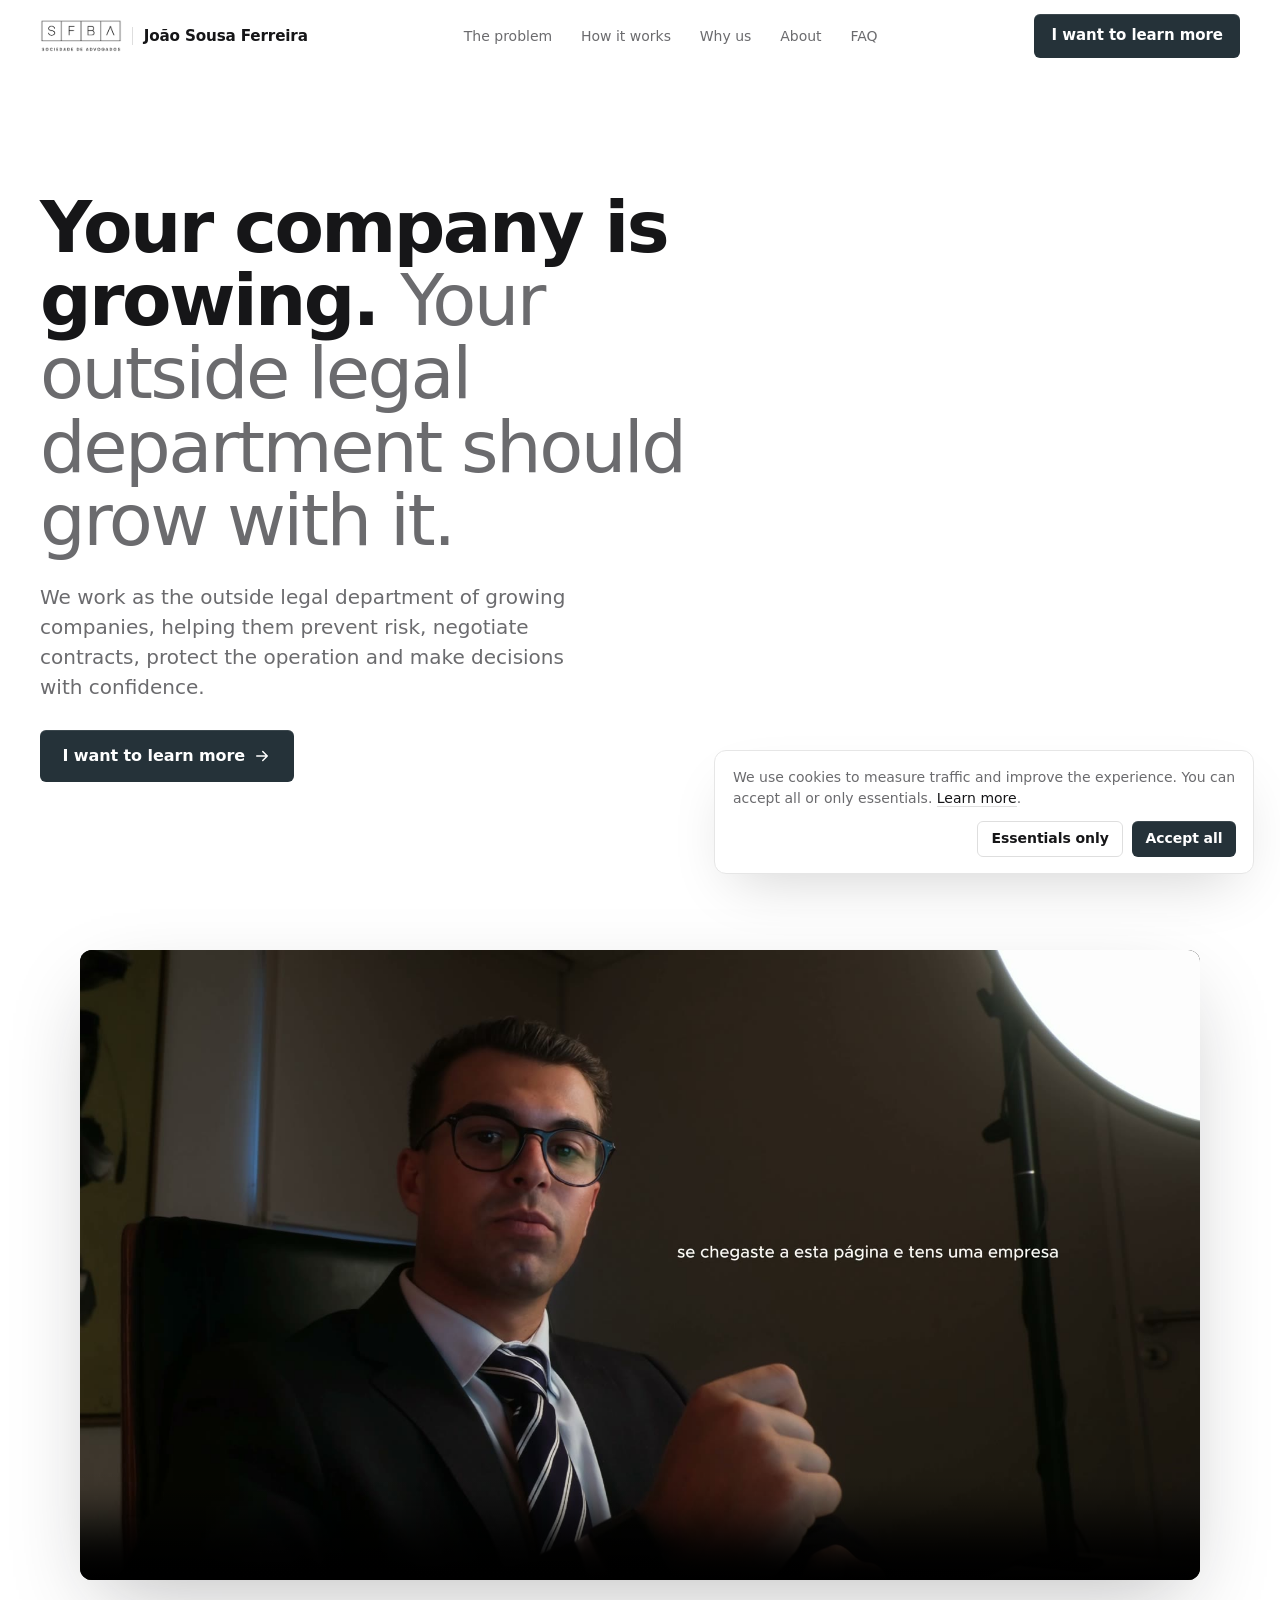
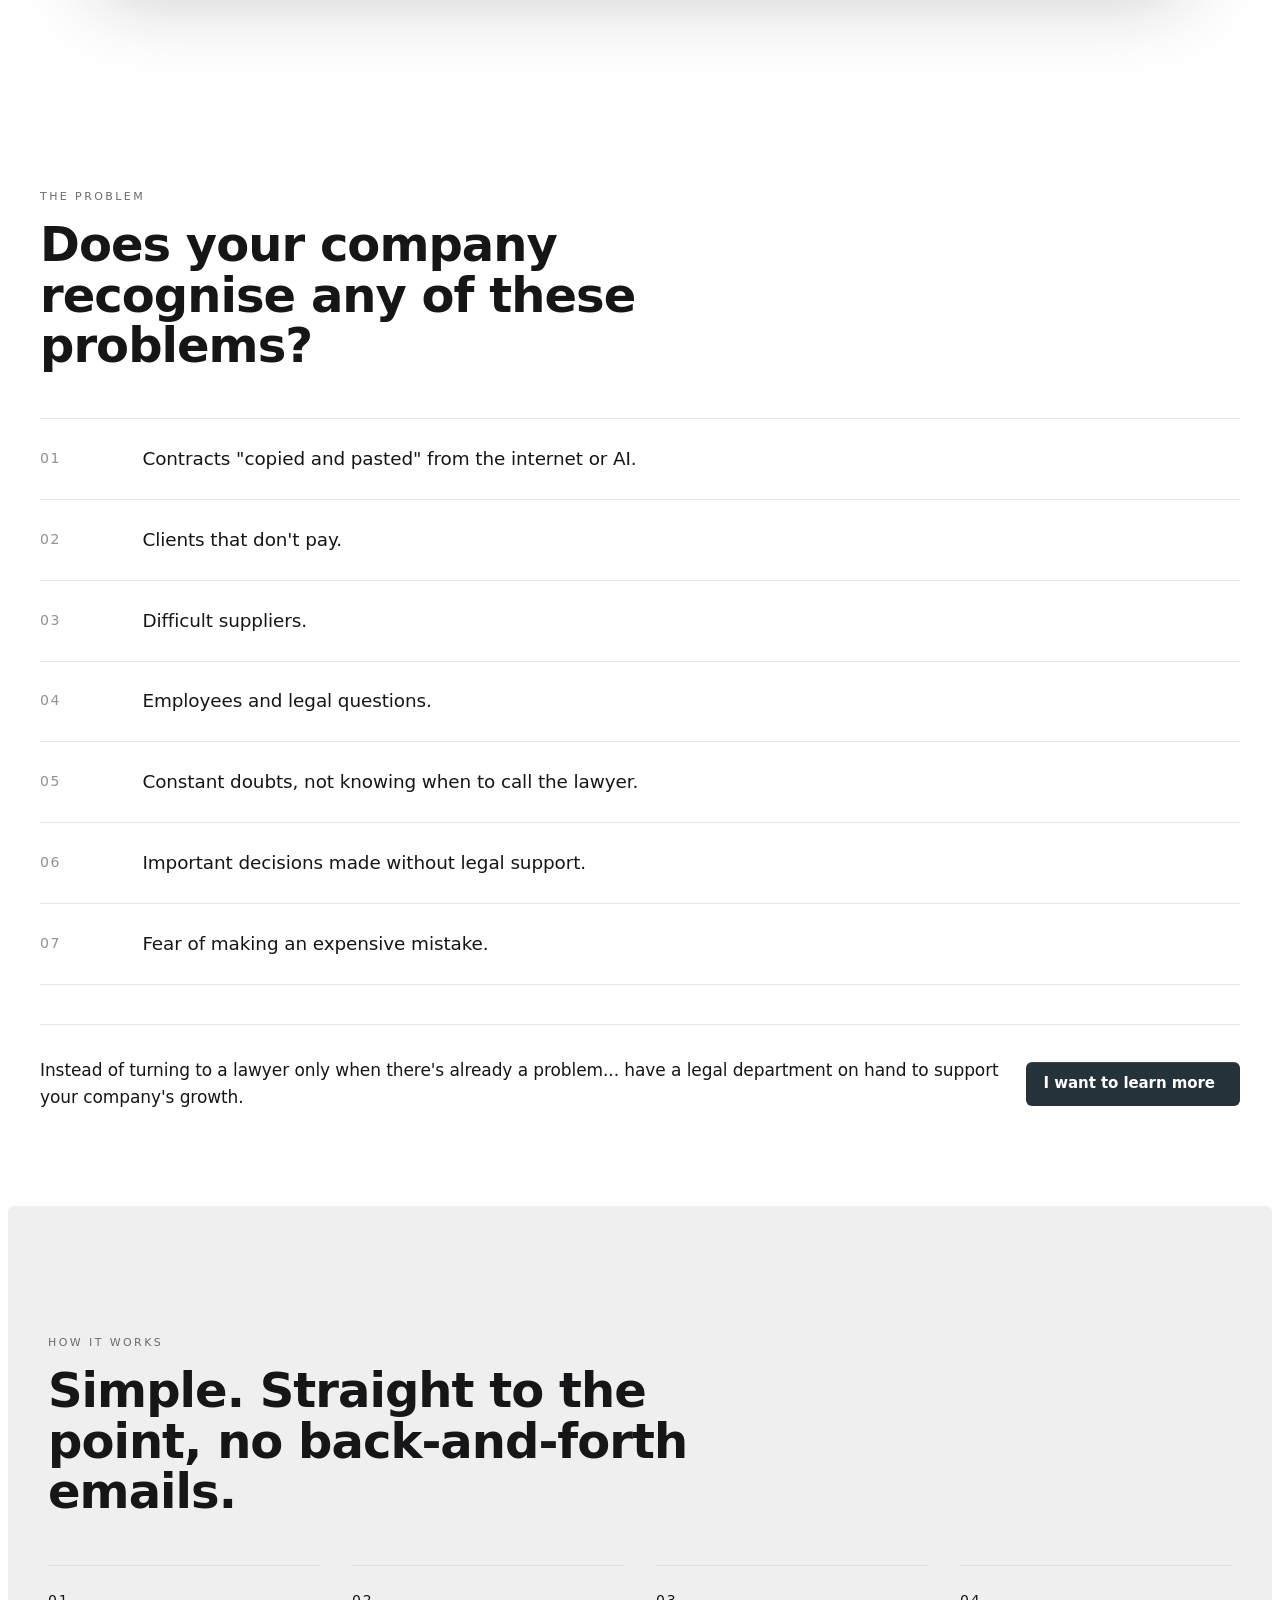
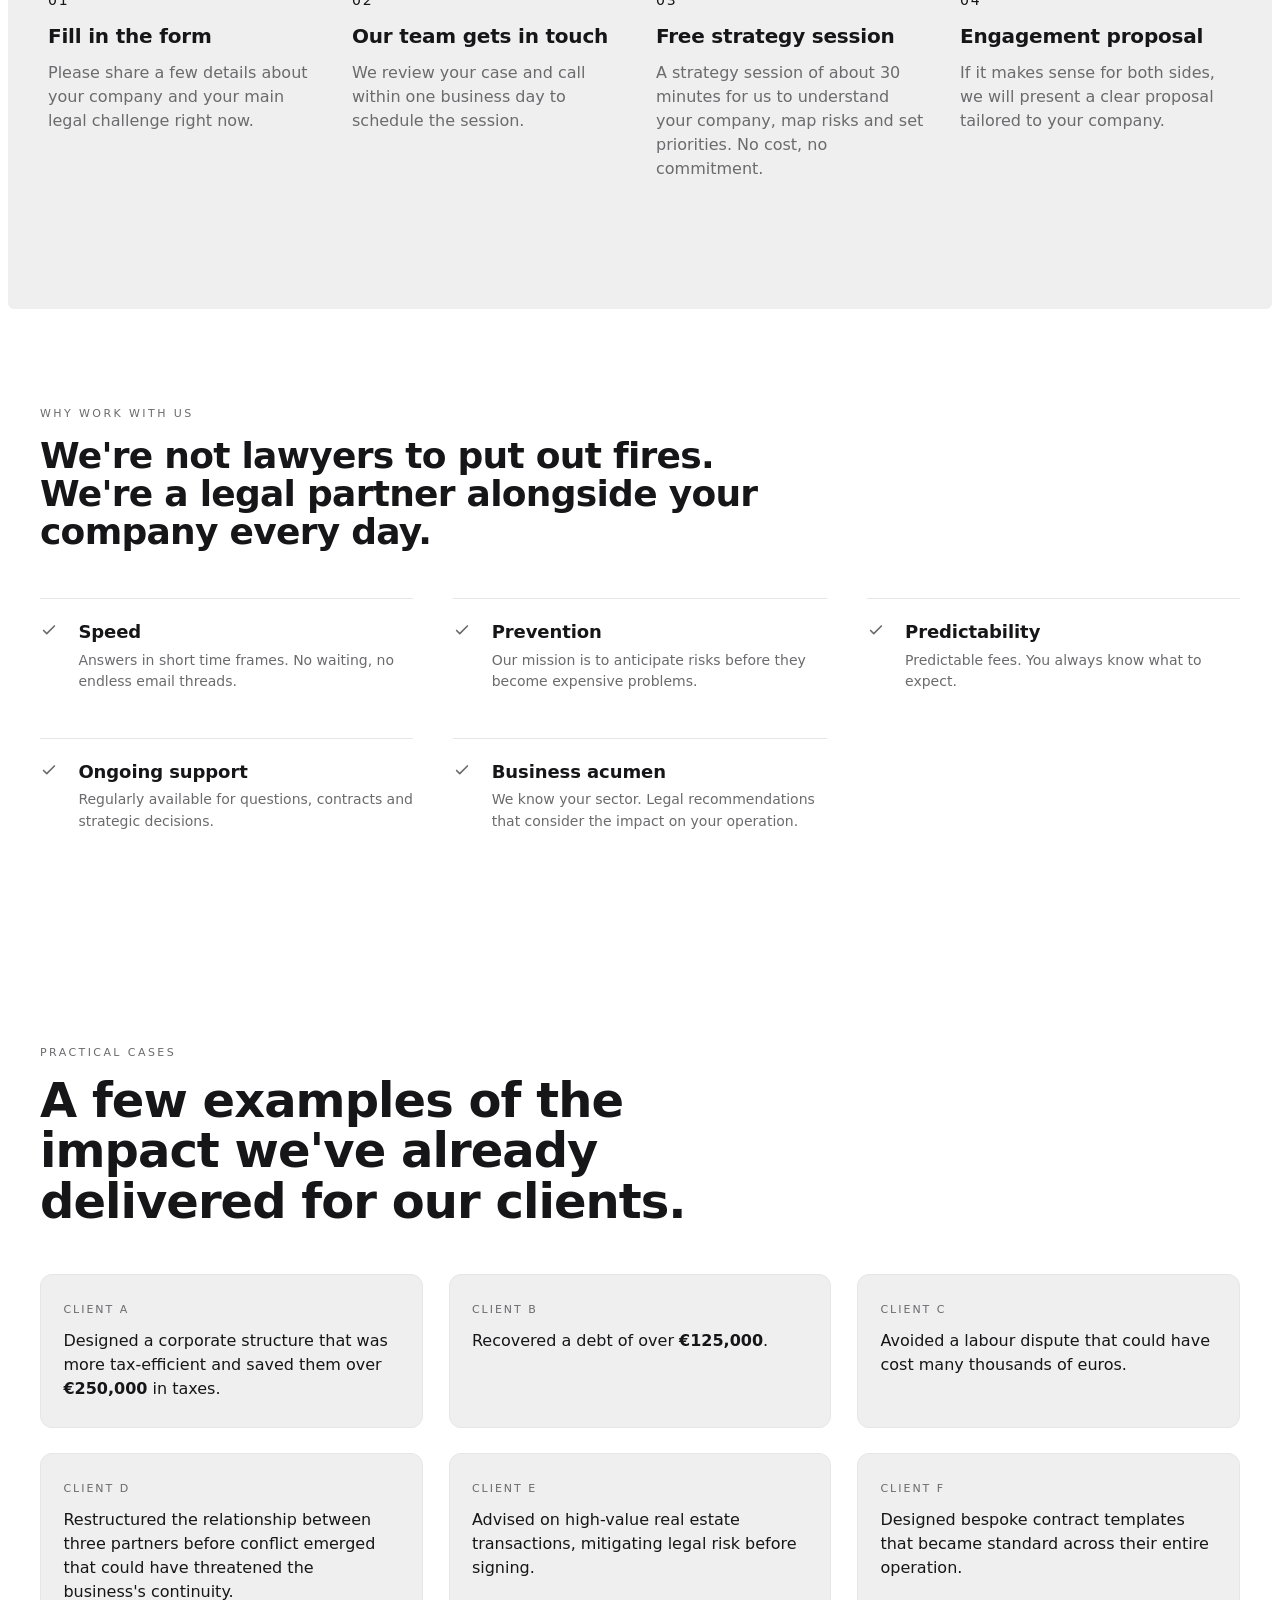
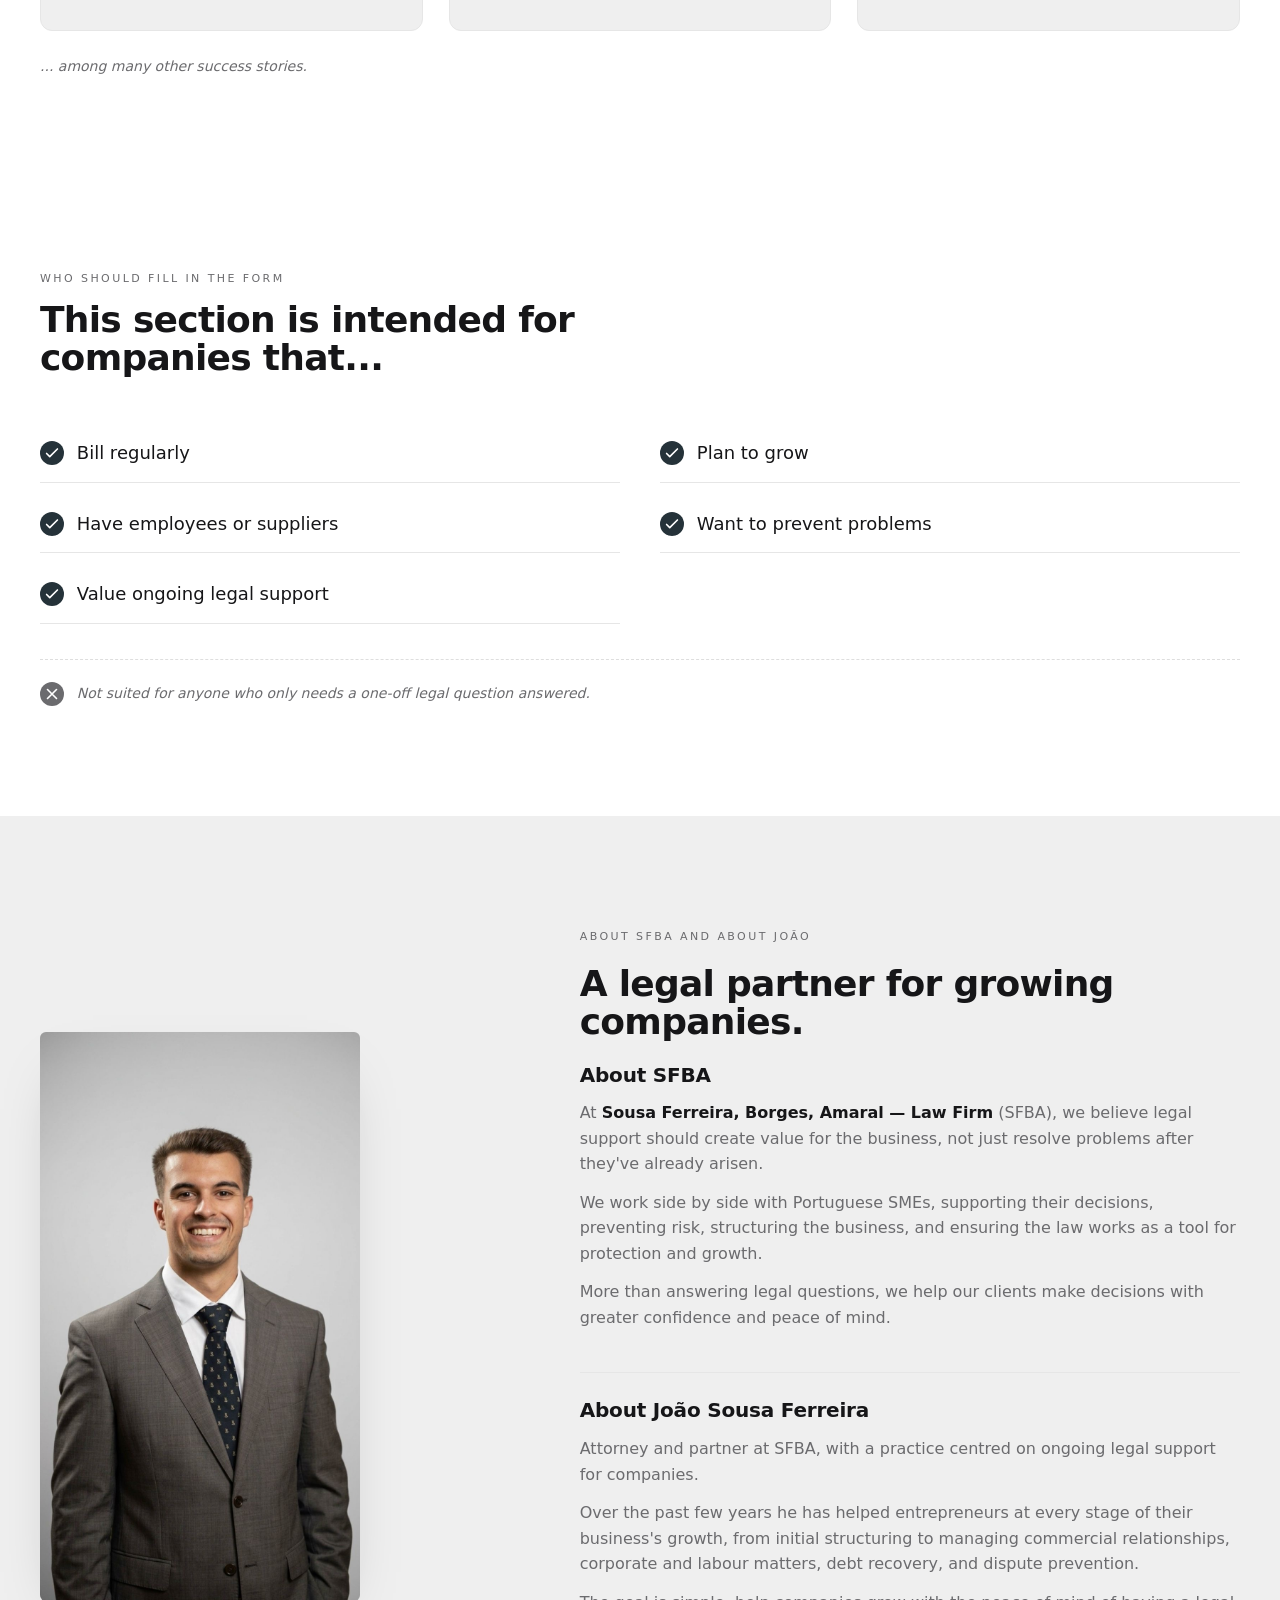
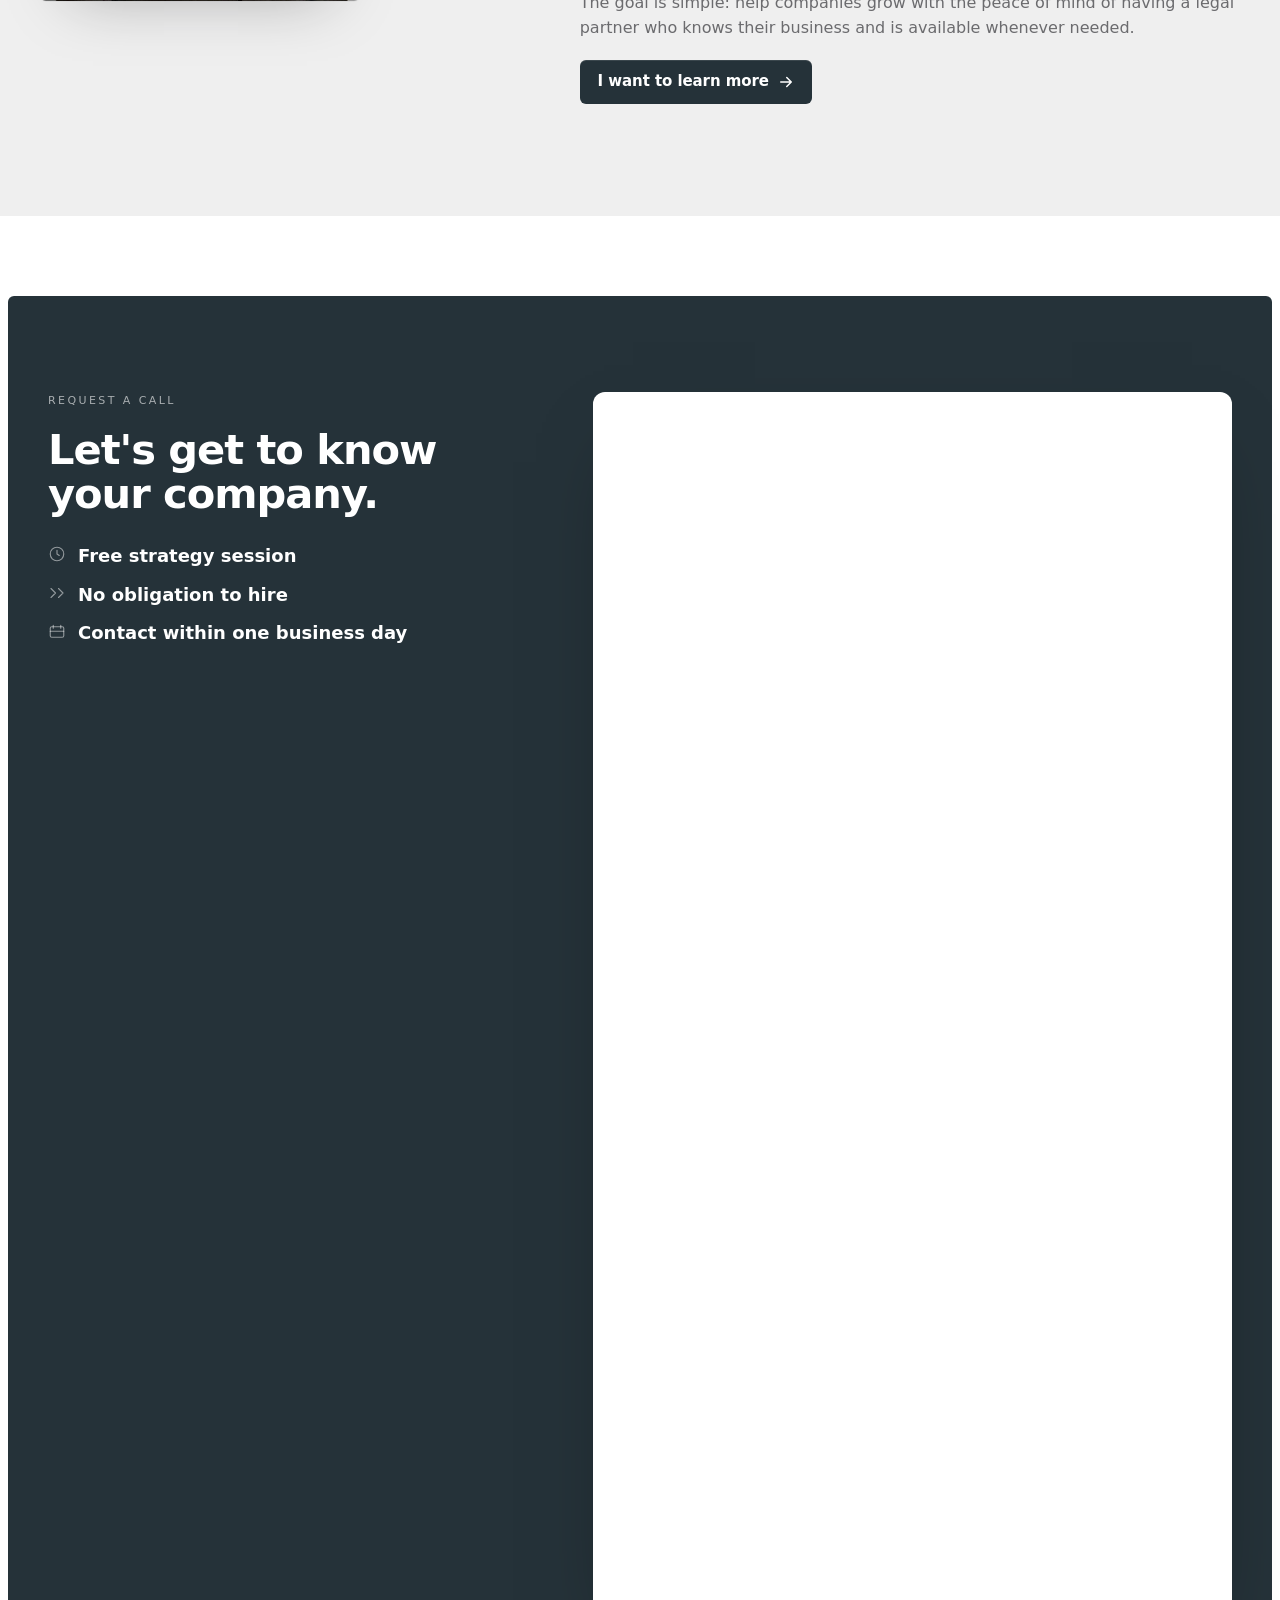
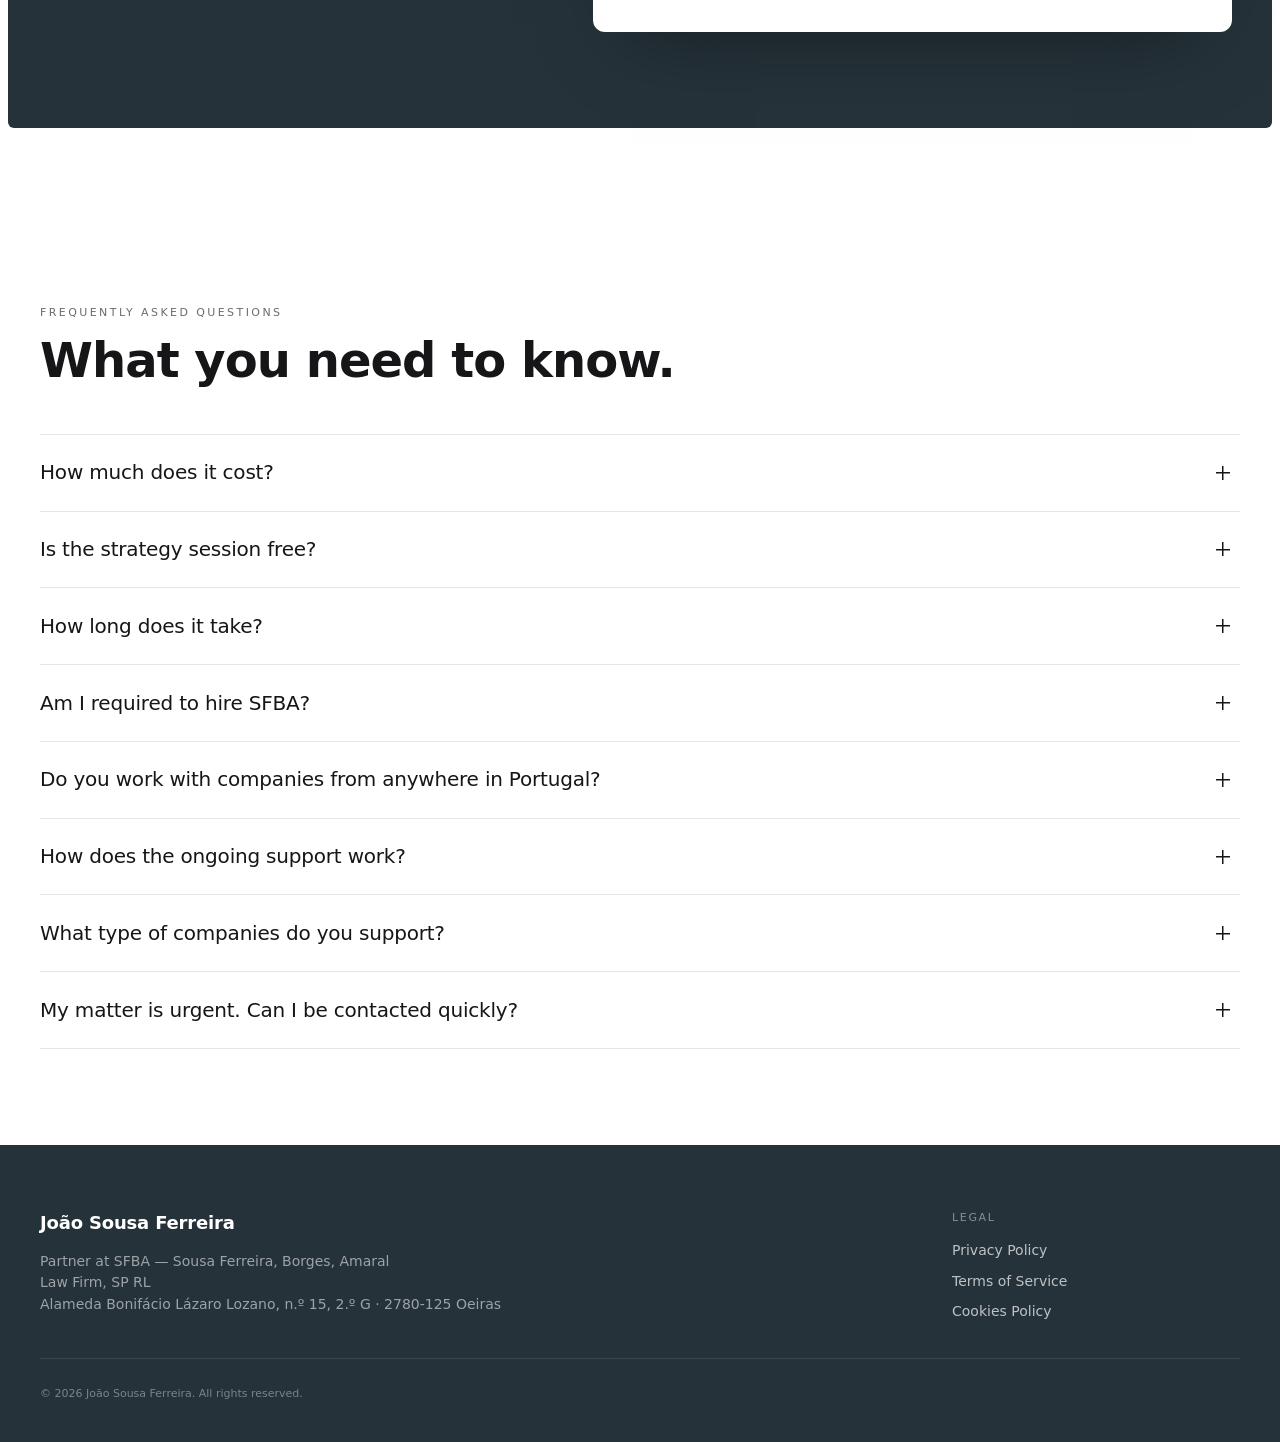
==== commit 050c220d: "ui(why-us): drop circle background, checks in accent blue Per client request — only for "Porquê trab" ====
--- a/en/index.html
+++ b/en/index.html
@@ -35,7 +35,7 @@
 <link rel="preconnect" href="https://link.msgsndr.com" crossorigin>
 <link rel="preload" as="font" type="font/woff2" crossorigin href="https://cdn.prod.website-files.com/6919d87fb59aea89ebd7268e/6919d880b59aea89ebd7285d_BDOGrotesk-Regular.woff2">
 <link rel="preload" as="font" type="font/woff2" crossorigin href="https://cdn.prod.website-files.com/6919d87fb59aea89ebd7268e/6919d880b59aea89ebd7285b_BDOGrotesk-Bold.woff2">
-<link rel="stylesheet" href="/assets/styles.css?v=19">
+<link rel="stylesheet" href="/assets/styles.css?v=20">
 </head>
 <body>
 
@@ -600,7 +600,7 @@
   </div>
 </aside>
 
-<script src="/assets/script.js?v=19" defer></script>
+<script src="/assets/script.js?v=20" defer></script>
 <script src="https://link.msgsndr.com/js/form_embed.js" async></script>
 </body>
 </html>
--- a/assets/styles.css
+++ b/assets/styles.css
@@ -1773,25 +1773,17 @@
 }
 /* Nudge para o centro do check coincidir com o centro óptico do título */
 .why-us__check { margin-top: 3px; }
-/* Mesmas dimensões e proporções que .qualify__mark para consistência visual:
-   círculo 24px, check 18px = 75% de preenchimento (era 20/32 = 62%, ficava
-   com o check pequeno e visualmente descentrado dentro do círculo maior) */
+/* Check sem círculo de fundo, em azul (accent). Alinha visualmente com o qualify. */
 .why-us__check {
   display: inline-flex;
   align-items: center;
   justify-content: center;
   width: 24px; height: 24px;
-  color: var(--c-white);
-  background: var(--c-accent);
-  border-radius: 50%;
+  color: var(--c-accent);
   flex: none;
   line-height: 0;
 }
-.why-us__check svg {
-  display: block;
-  width: 18px;
-  height: 18px;
-}
+.why-us__check svg { display: block; }
 .why-us__value strong {
   display: block;
   font-size: var(--fs-md);
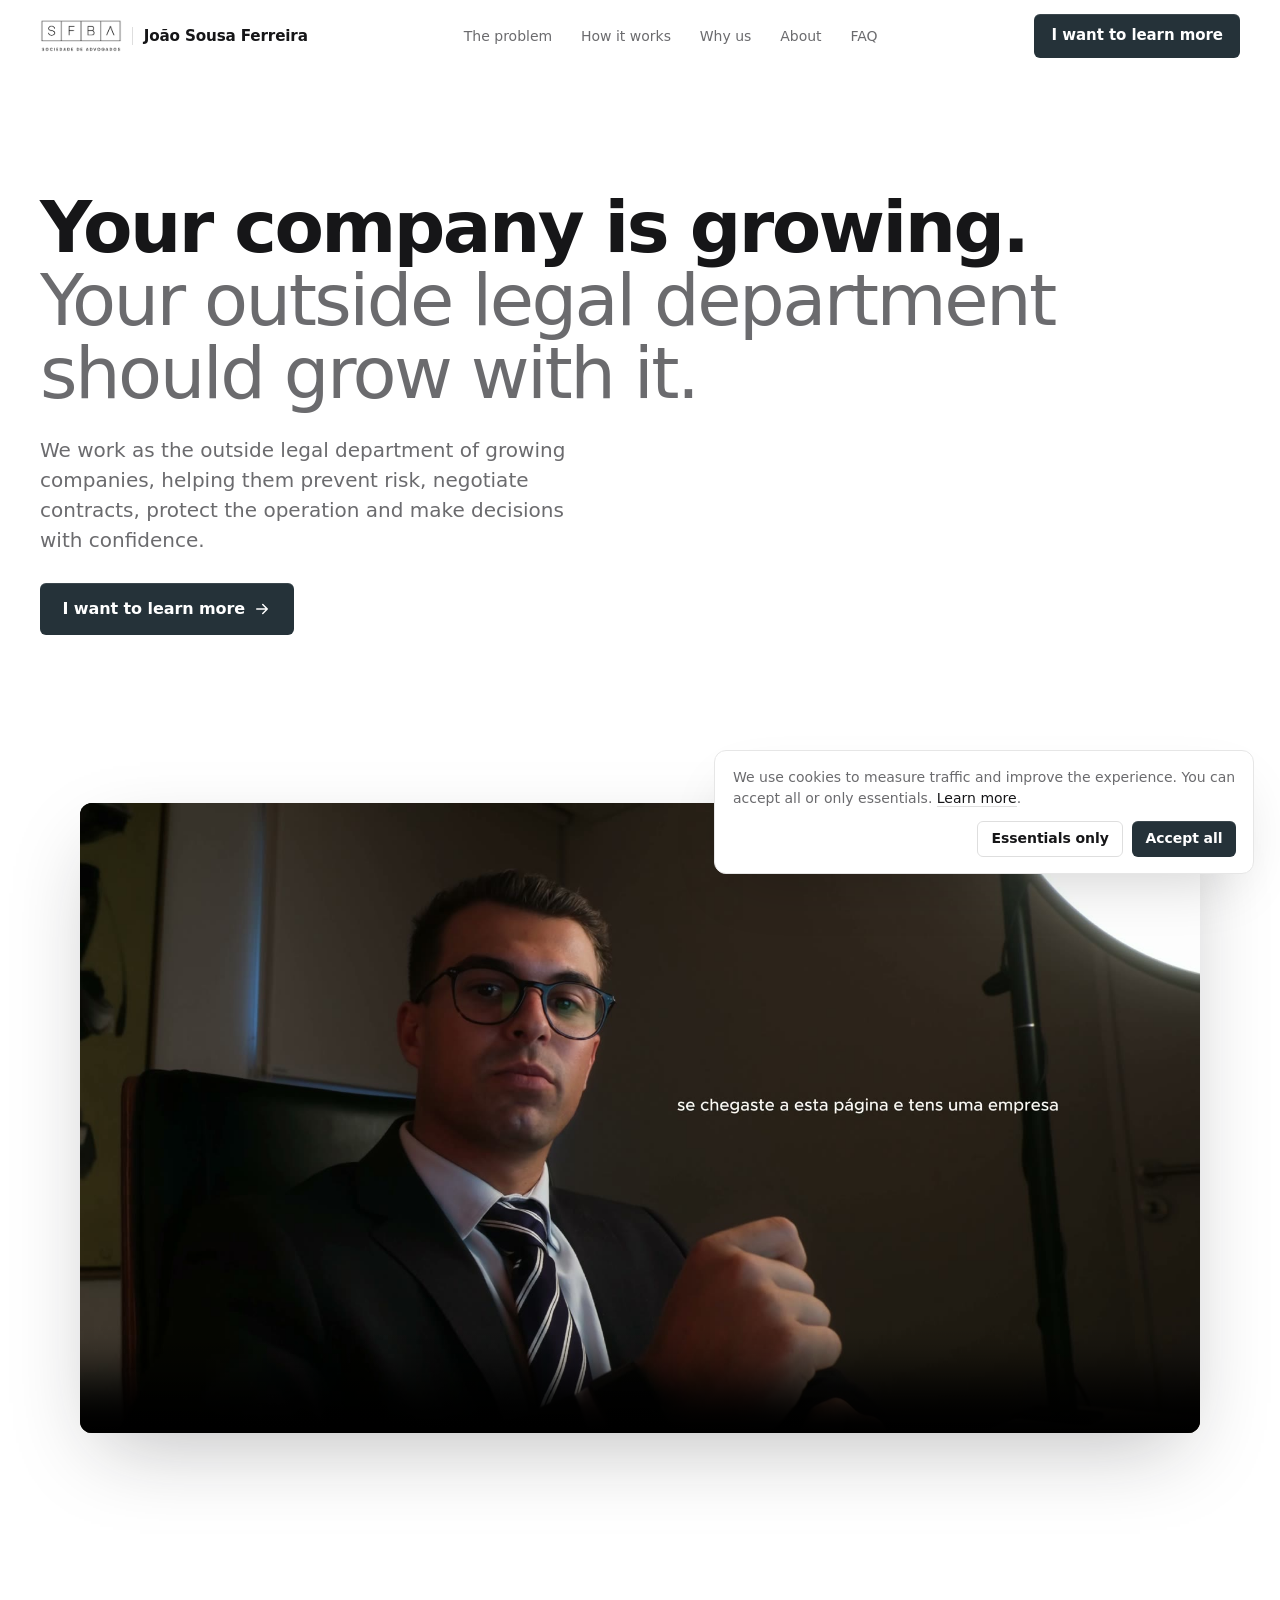
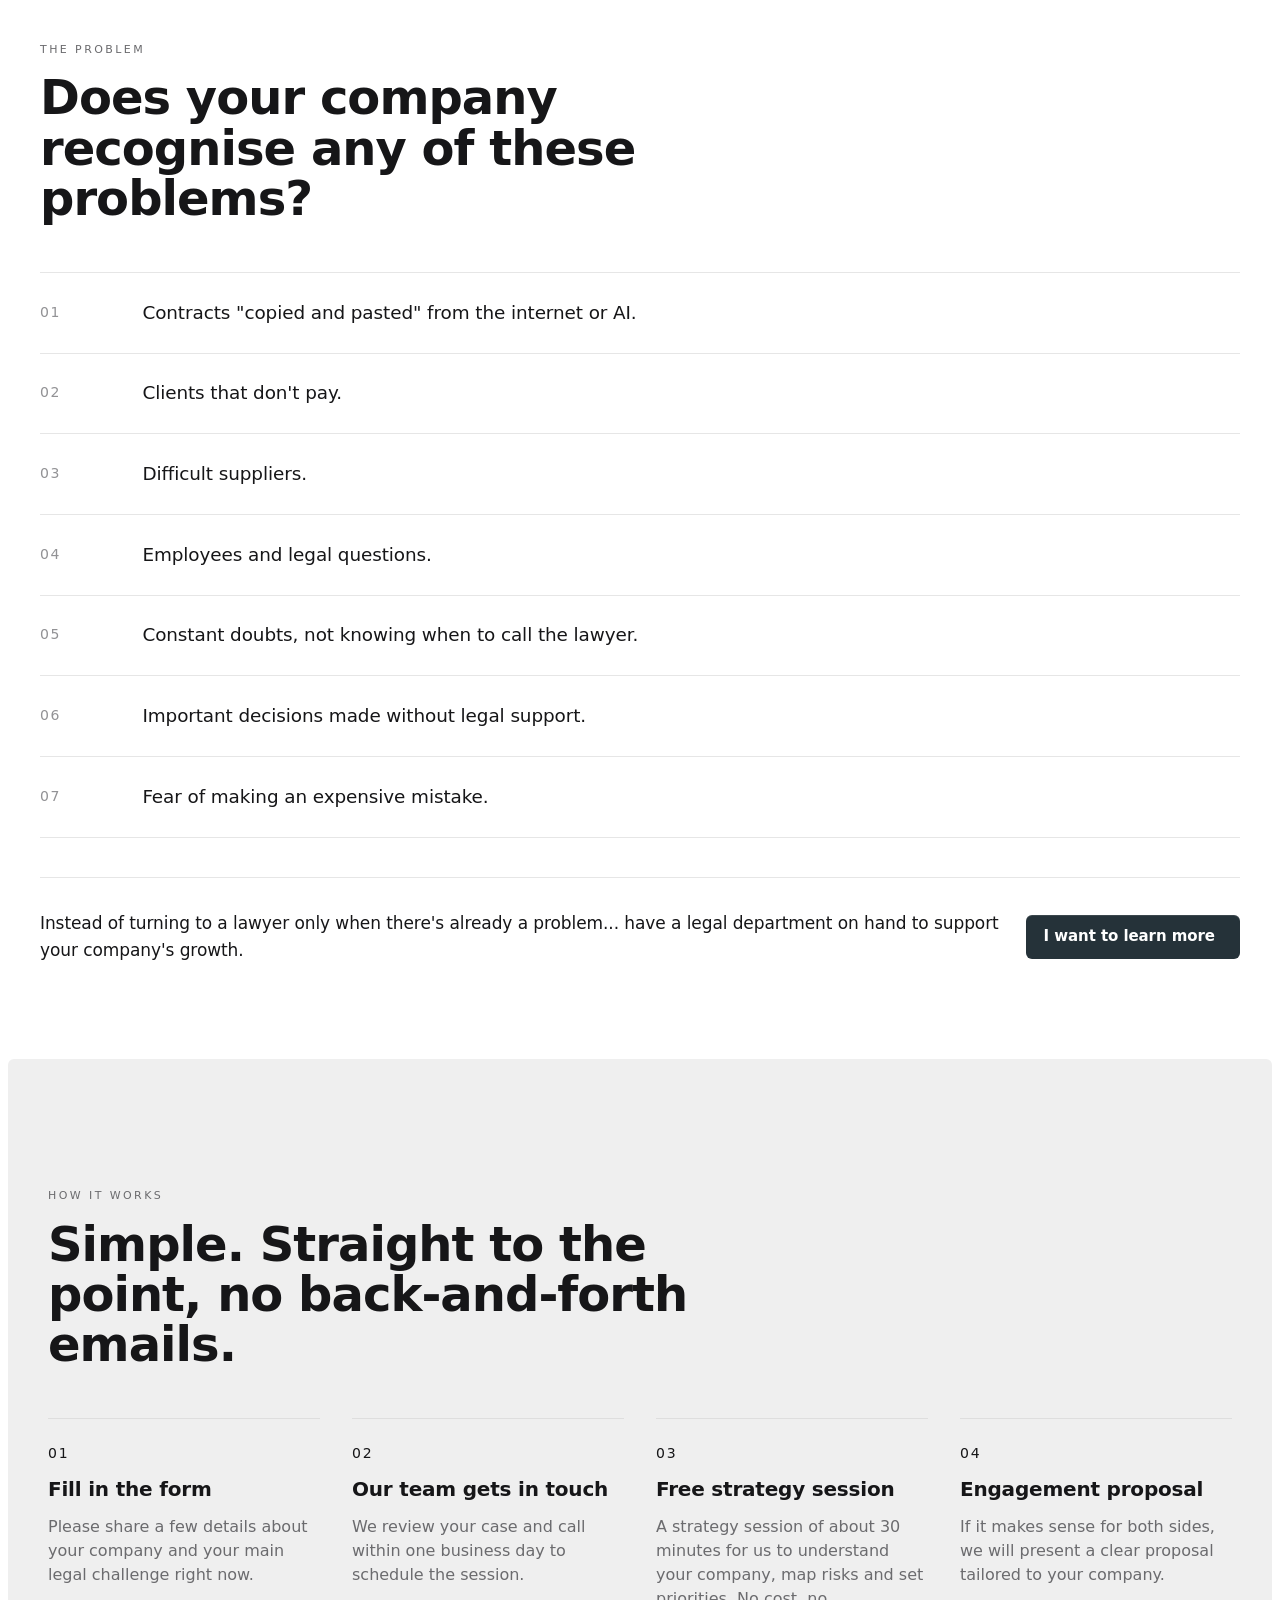
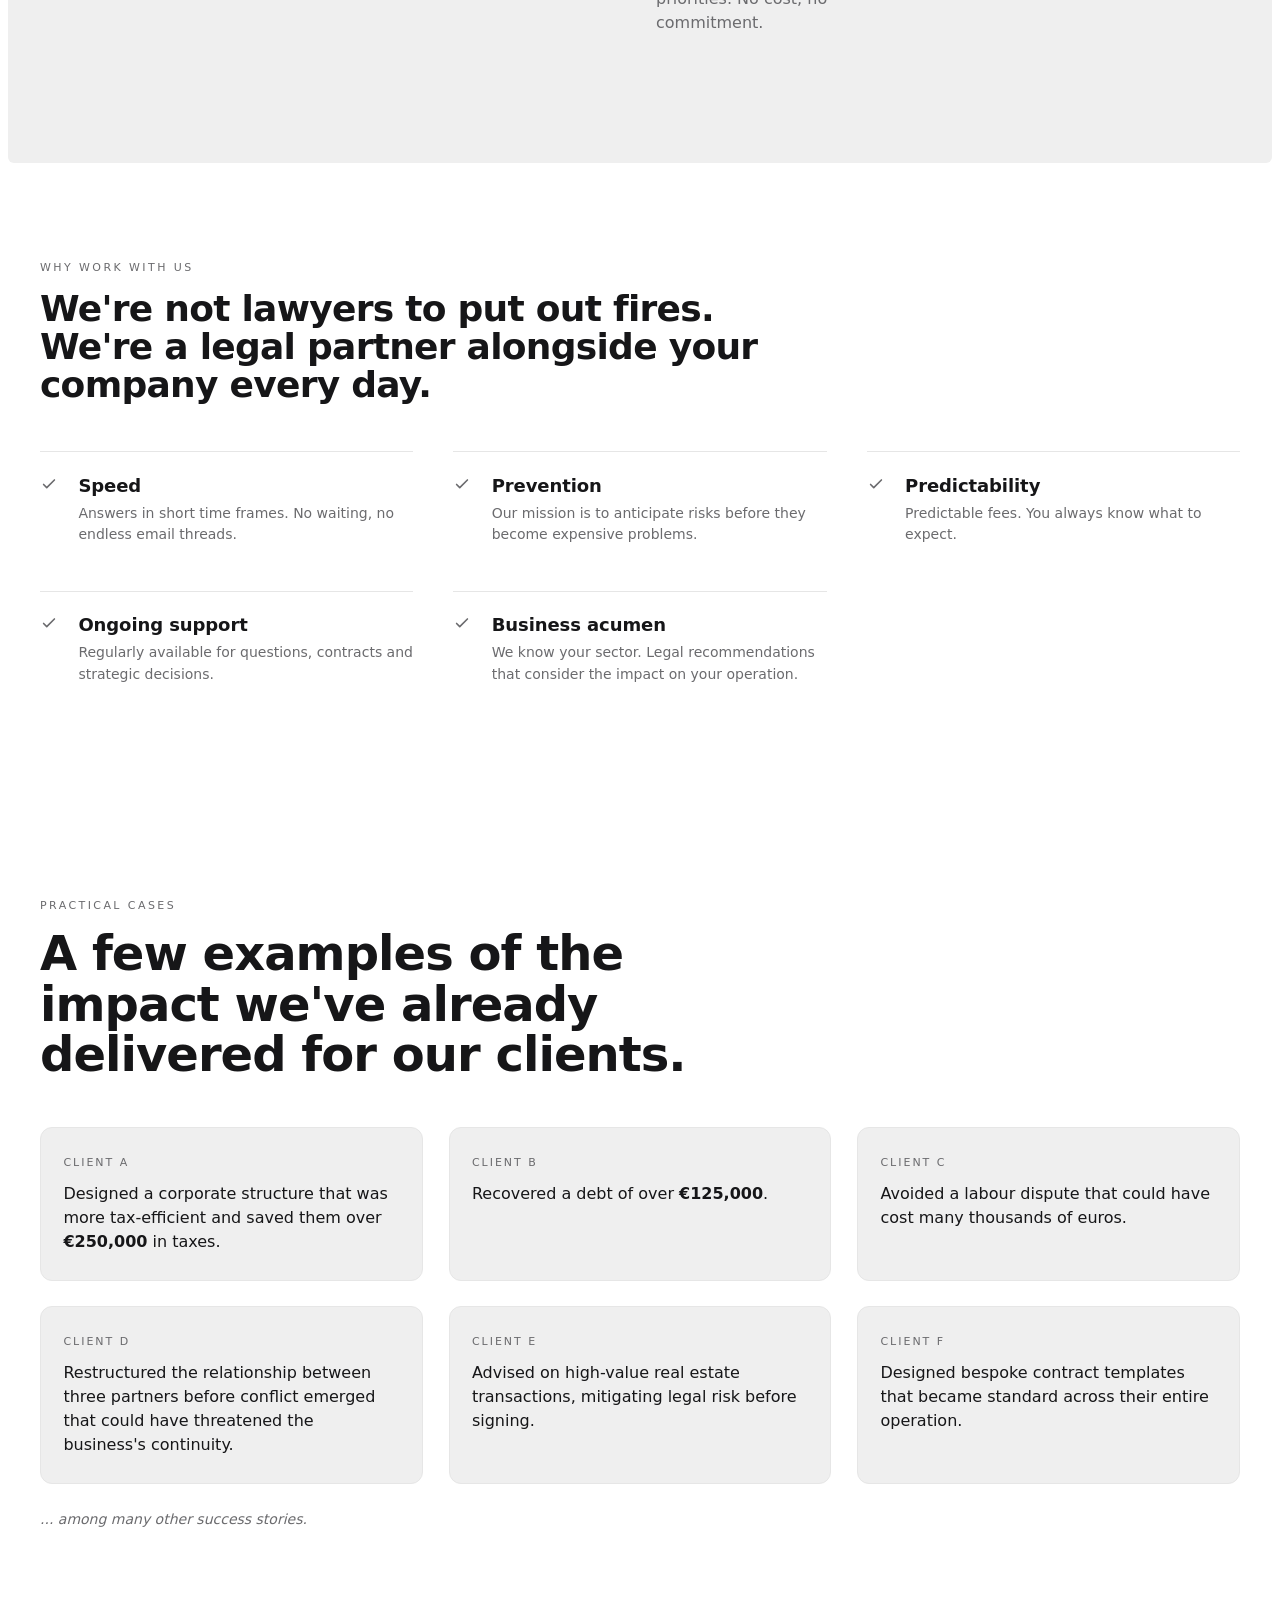
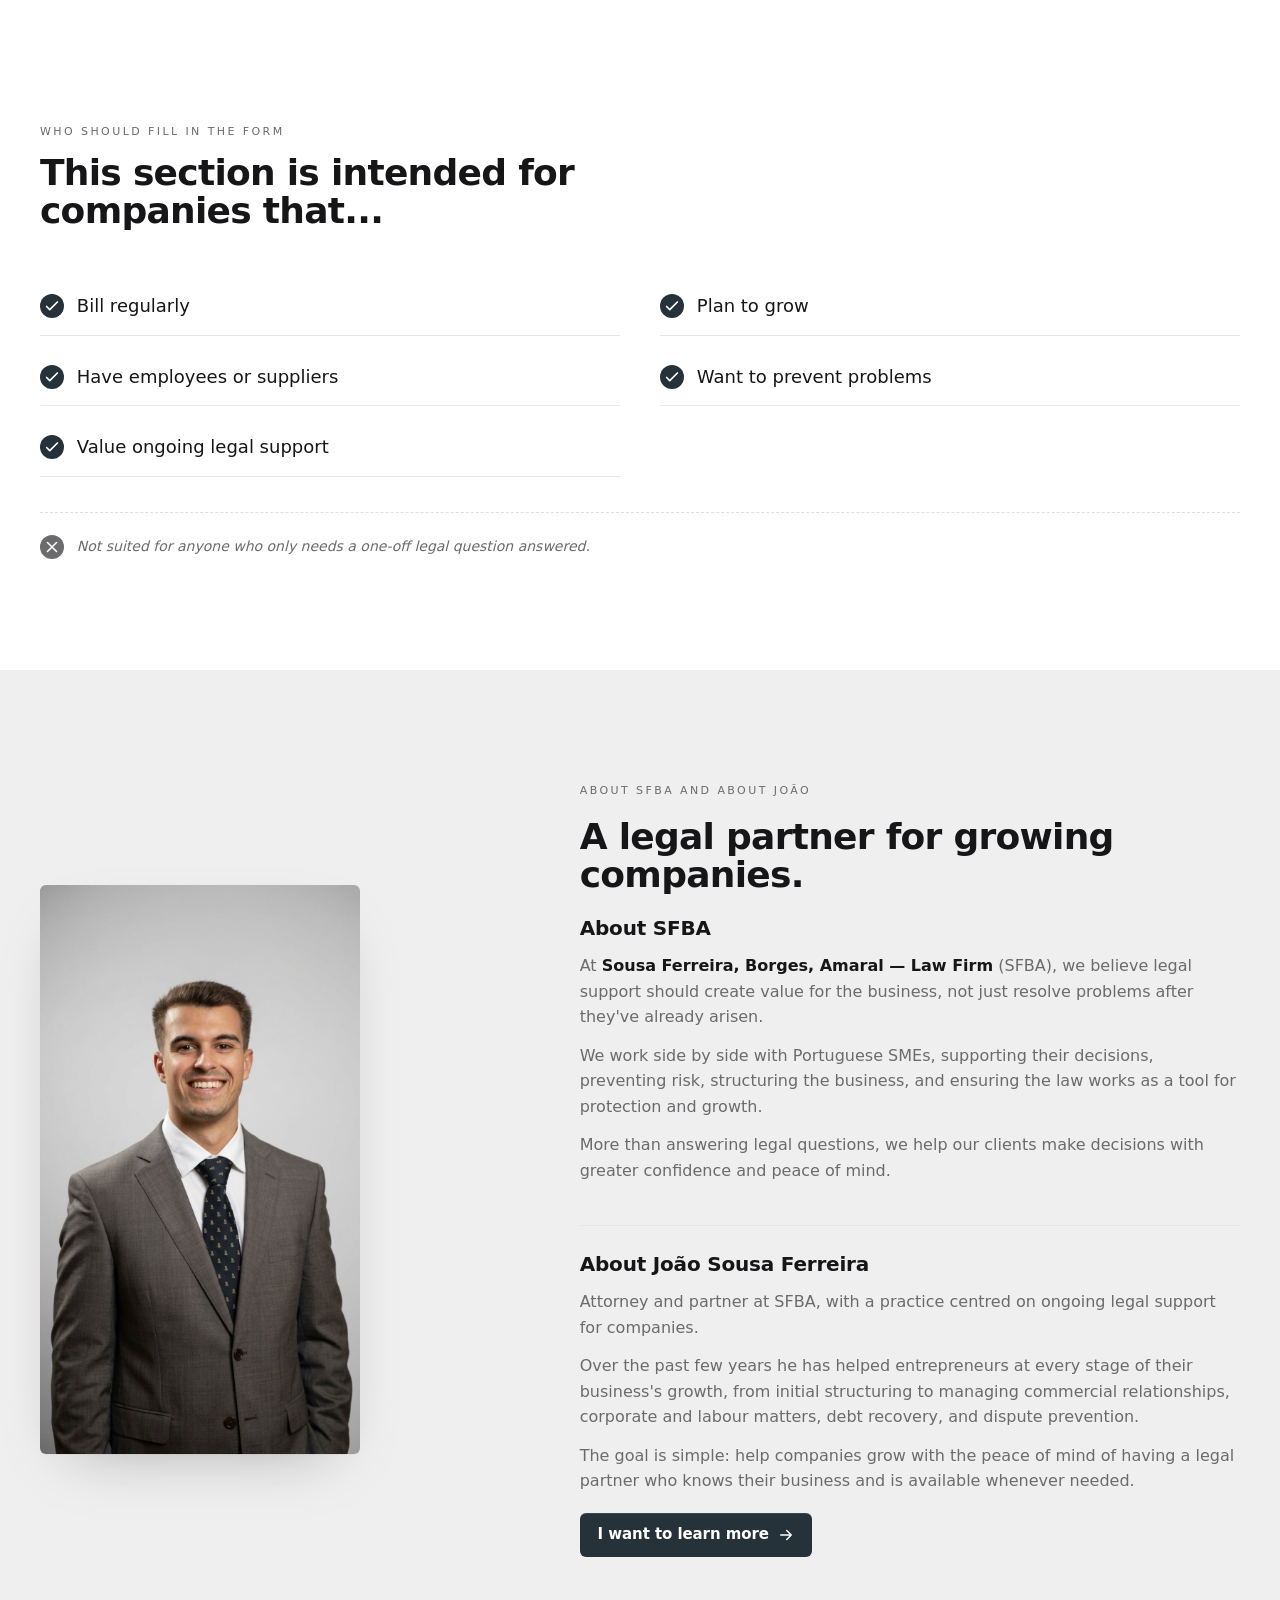
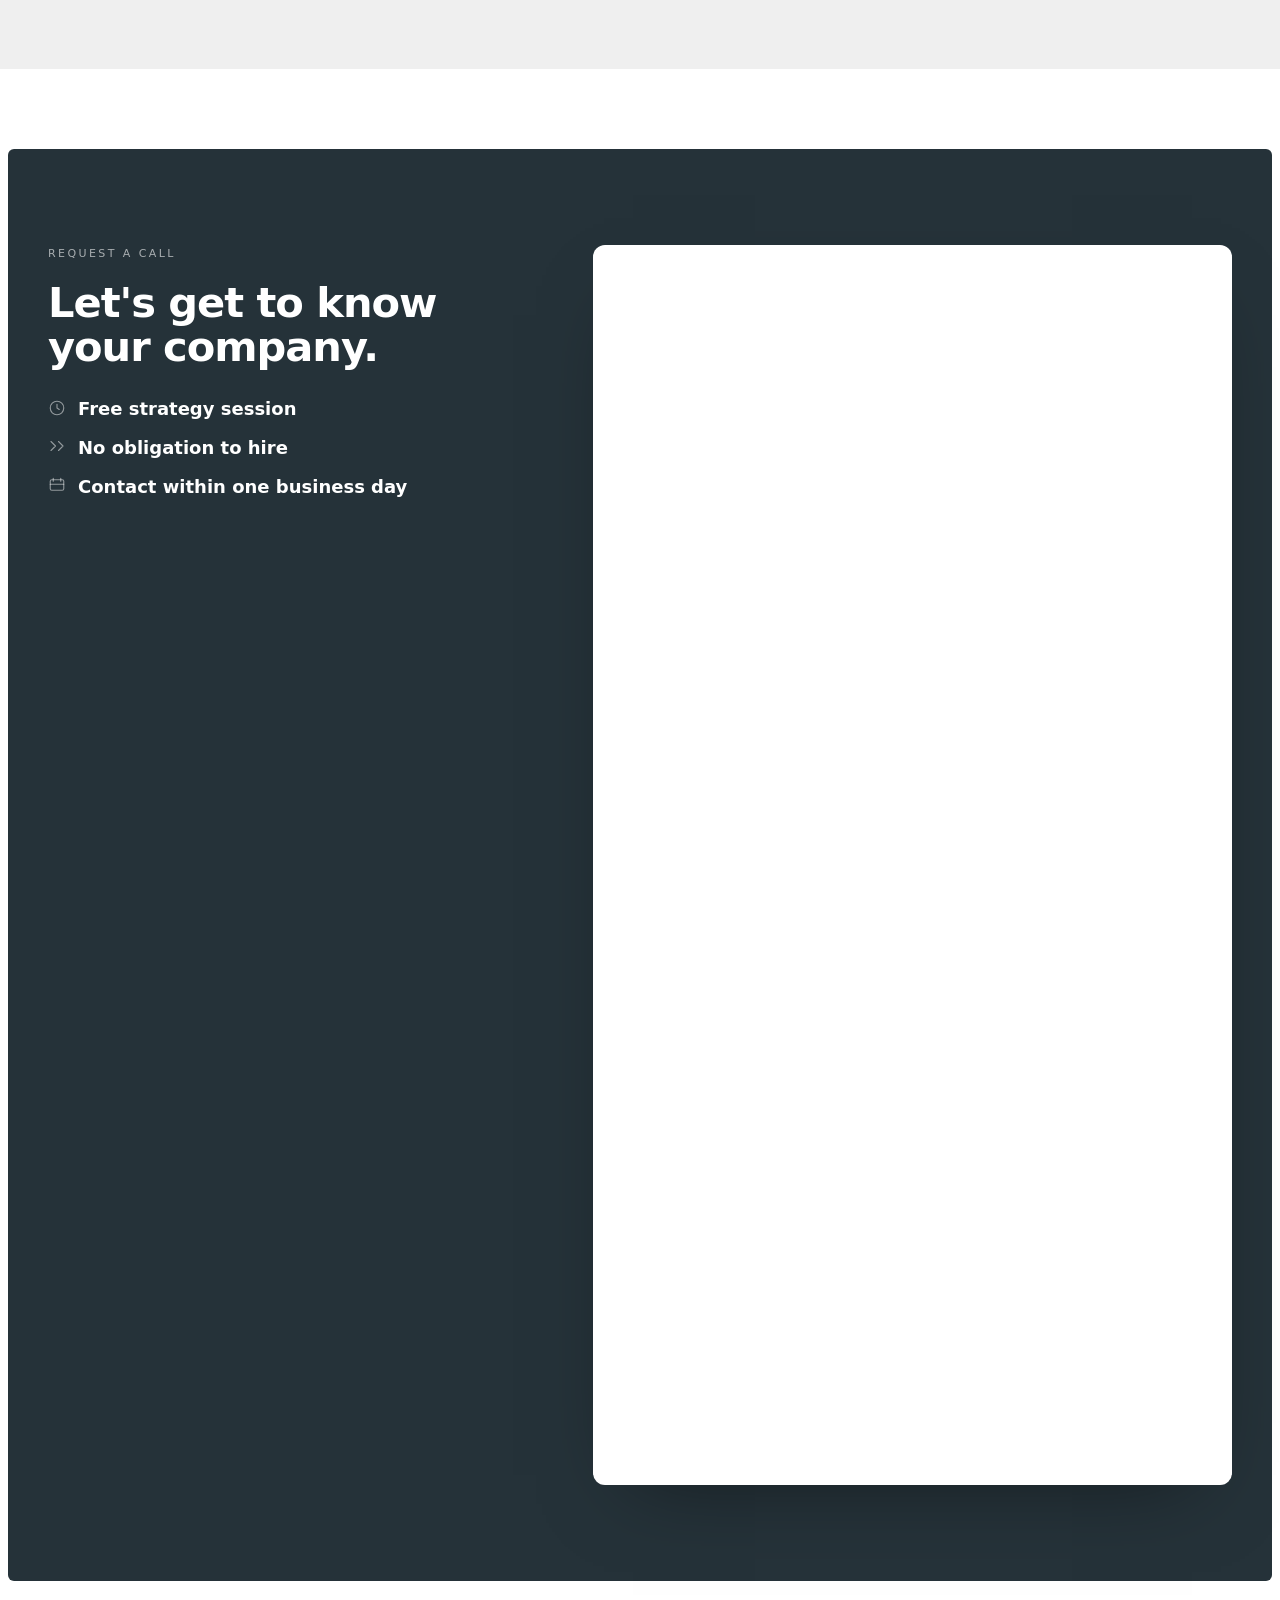
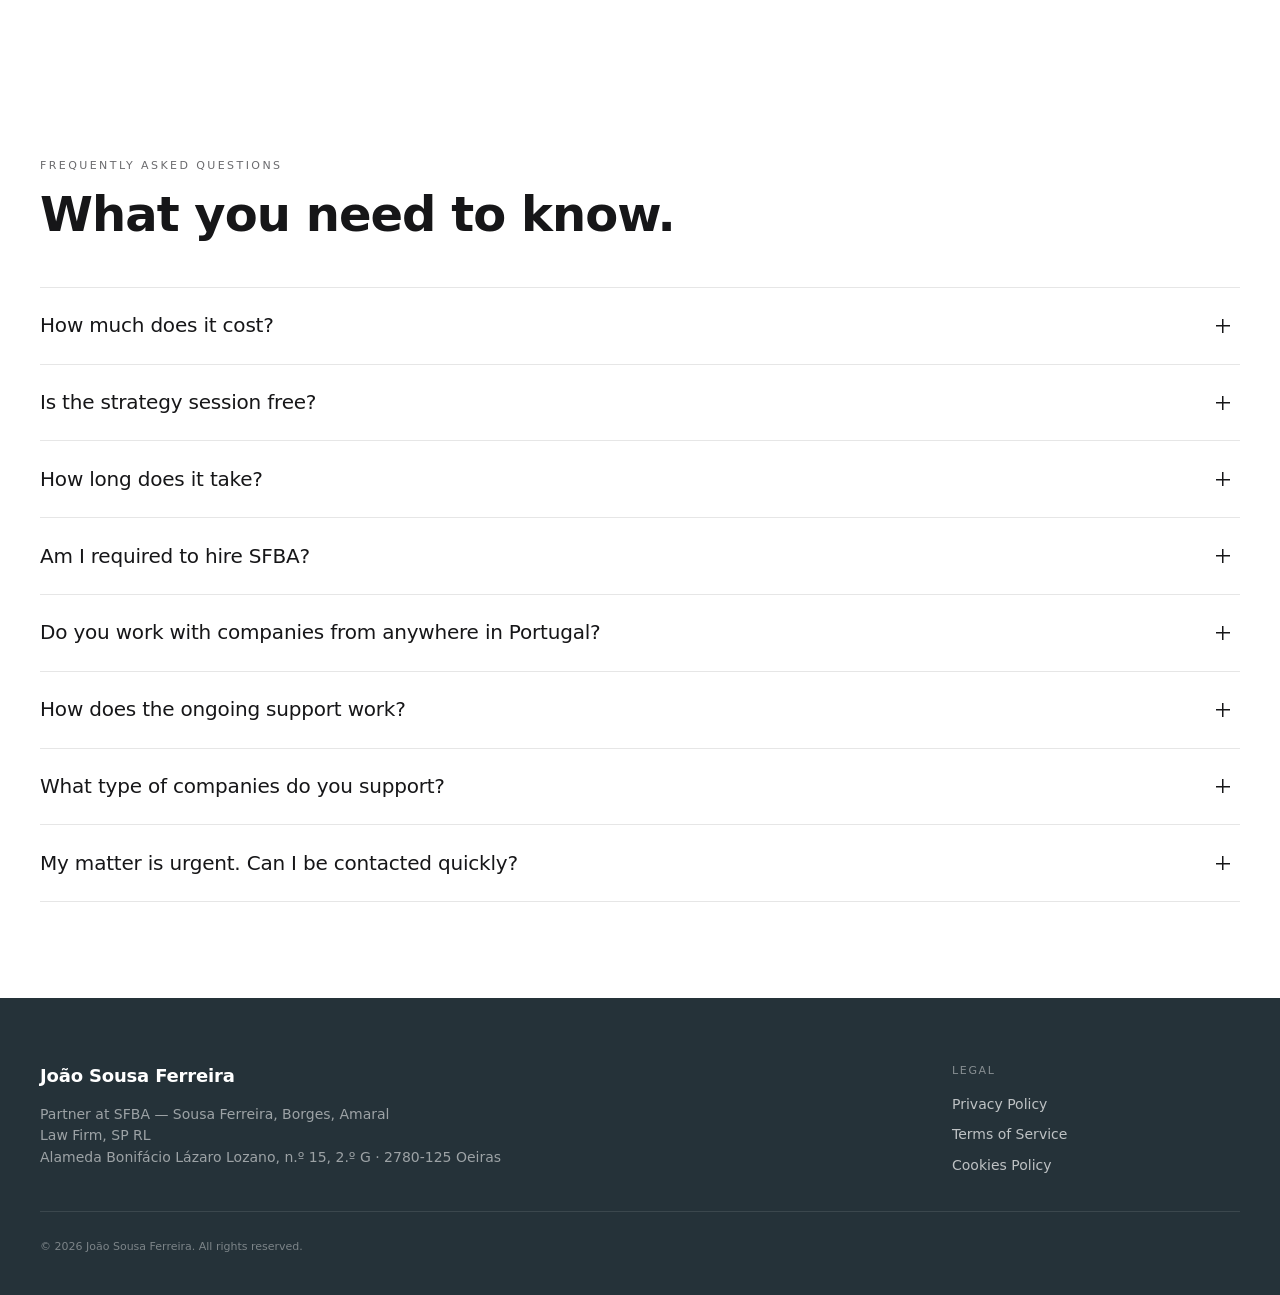
==== commit 4476ae31: "ui(hero): wider content column + looser H1 max-width Hero__content max-width: 820px → 1080px. Hero__" ====
--- a/en/index.html
+++ b/en/index.html
@@ -35,7 +35,7 @@
 <link rel="preconnect" href="https://link.msgsndr.com" crossorigin>
 <link rel="preload" as="font" type="font/woff2" crossorigin href="https://cdn.prod.website-files.com/6919d87fb59aea89ebd7268e/6919d880b59aea89ebd7285d_BDOGrotesk-Regular.woff2">
 <link rel="preload" as="font" type="font/woff2" crossorigin href="https://cdn.prod.website-files.com/6919d87fb59aea89ebd7268e/6919d880b59aea89ebd7285b_BDOGrotesk-Bold.woff2">
-<link rel="stylesheet" href="/assets/styles.css?v=20">
+<link rel="stylesheet" href="/assets/styles.css?v=21">
 </head>
 <body>
 
@@ -600,7 +600,7 @@
   </div>
 </aside>
 
-<script src="/assets/script.js?v=20" defer></script>
+<script src="/assets/script.js?v=21" defer></script>
 <script src="https://link.msgsndr.com/js/form_embed.js" async></script>
 </body>
 </html>
--- a/assets/styles.css
+++ b/assets/styles.css
@@ -309,11 +309,15 @@
   gap: 3rem;
   align-items: center;
 }
-/* Sem foto do hero — content fica single-column com max-width para leitura */
-.hero__content { max-width: 820px; }
-
-.hero__content { display: flex; flex-direction: column; gap: 1.5rem; }
-/* H1 segue brand spec sfba.pt: 6vw com clamp, -0.04em letter-spacing (regra 03 — tight display type) */
+/* Sem foto do hero — content single-column, max-width mais generoso agora
+   que não há coluna ao lado a competir pelo espaço */
+.hero__content {
+  max-width: 1080px;
+  display: flex;
+  flex-direction: column;
+  gap: 1.5rem;
+}
+/* H1 segue brand spec sfba.pt: 6vw com clamp, -0.04em letter-spacing */
 .hero__headline {
   font-size: var(--fs-display);
   font-weight: 700;
@@ -321,7 +325,9 @@
   line-height: 1.02;
   color: var(--c-900);
   margin-top: .3rem;
-  max-width: 14ch;
+  /* max-width 14ch era para o hero em 2 colunas (foto ao lado); agora que é
+     single-column, alargamos para o H1 wrap com menos quebras */
+  max-width: 22ch;
 }
 .hero__headline-accent {
   color: var(--c-500);
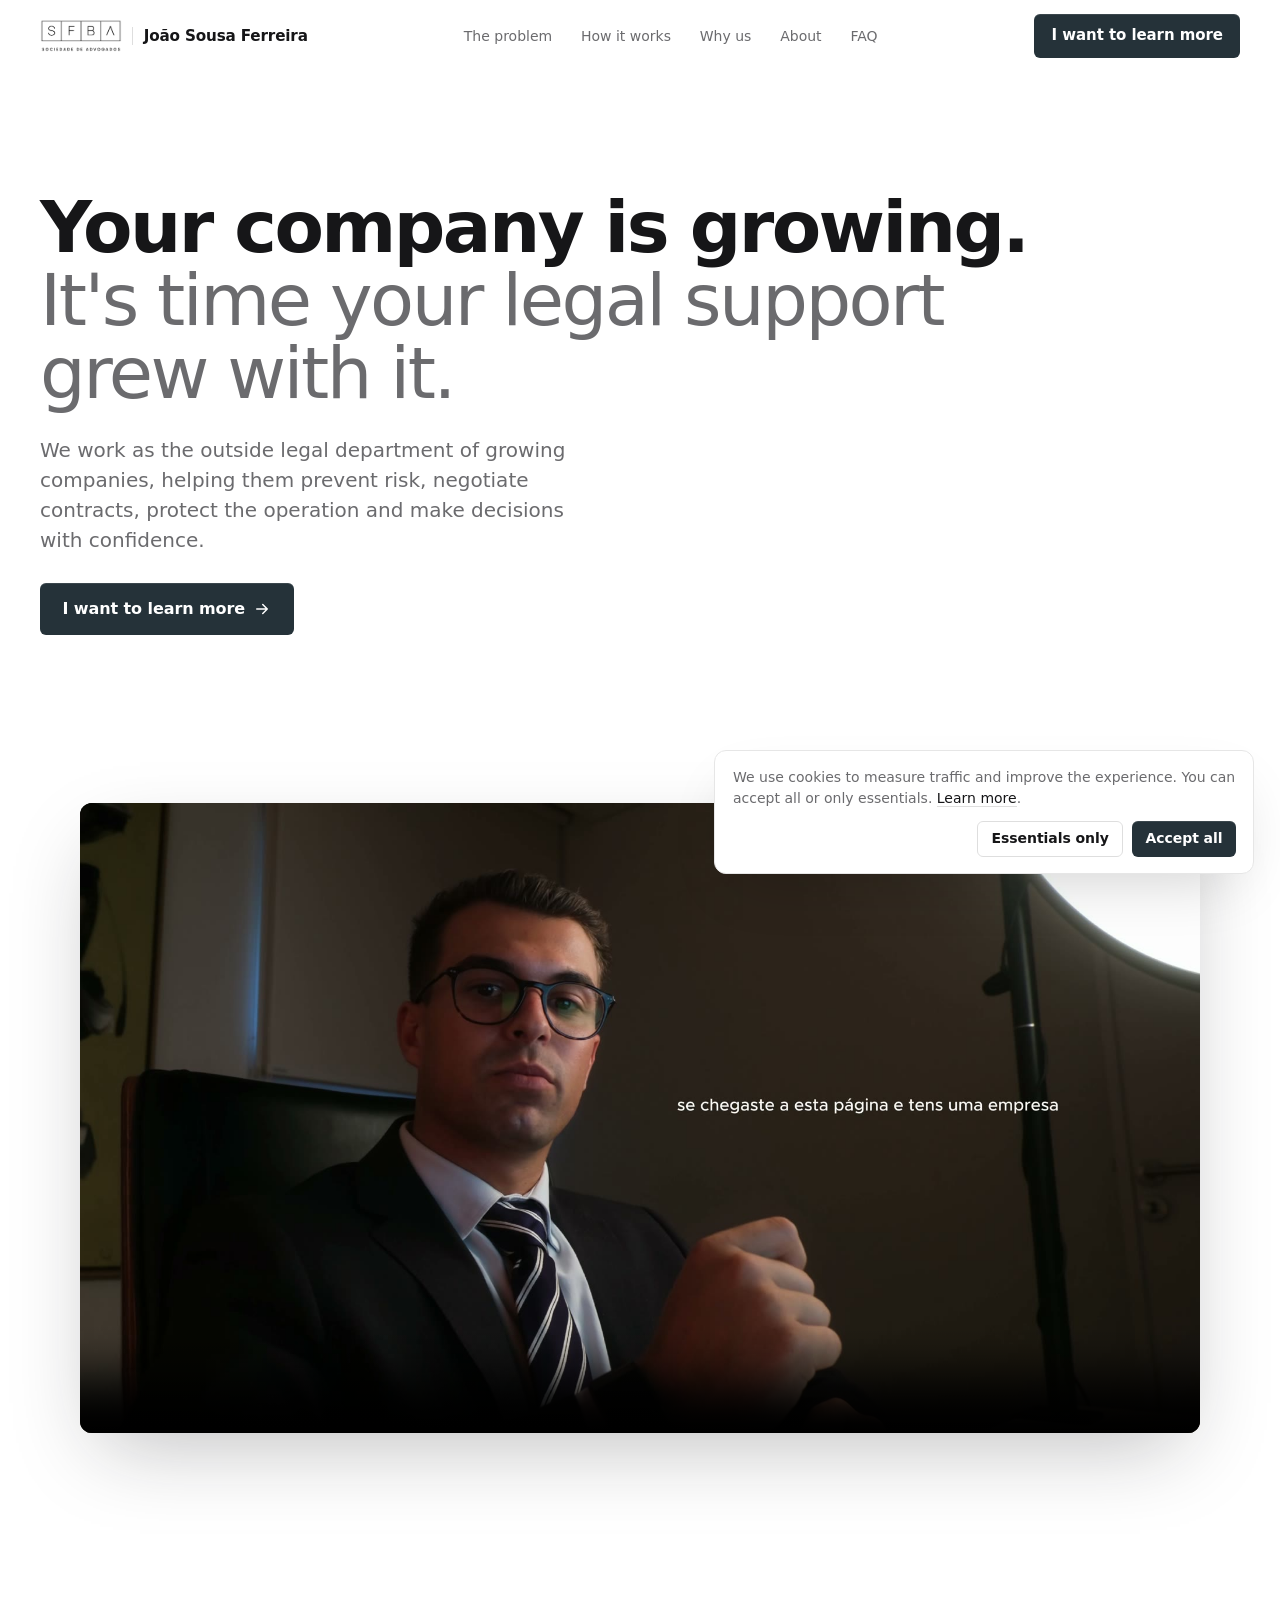
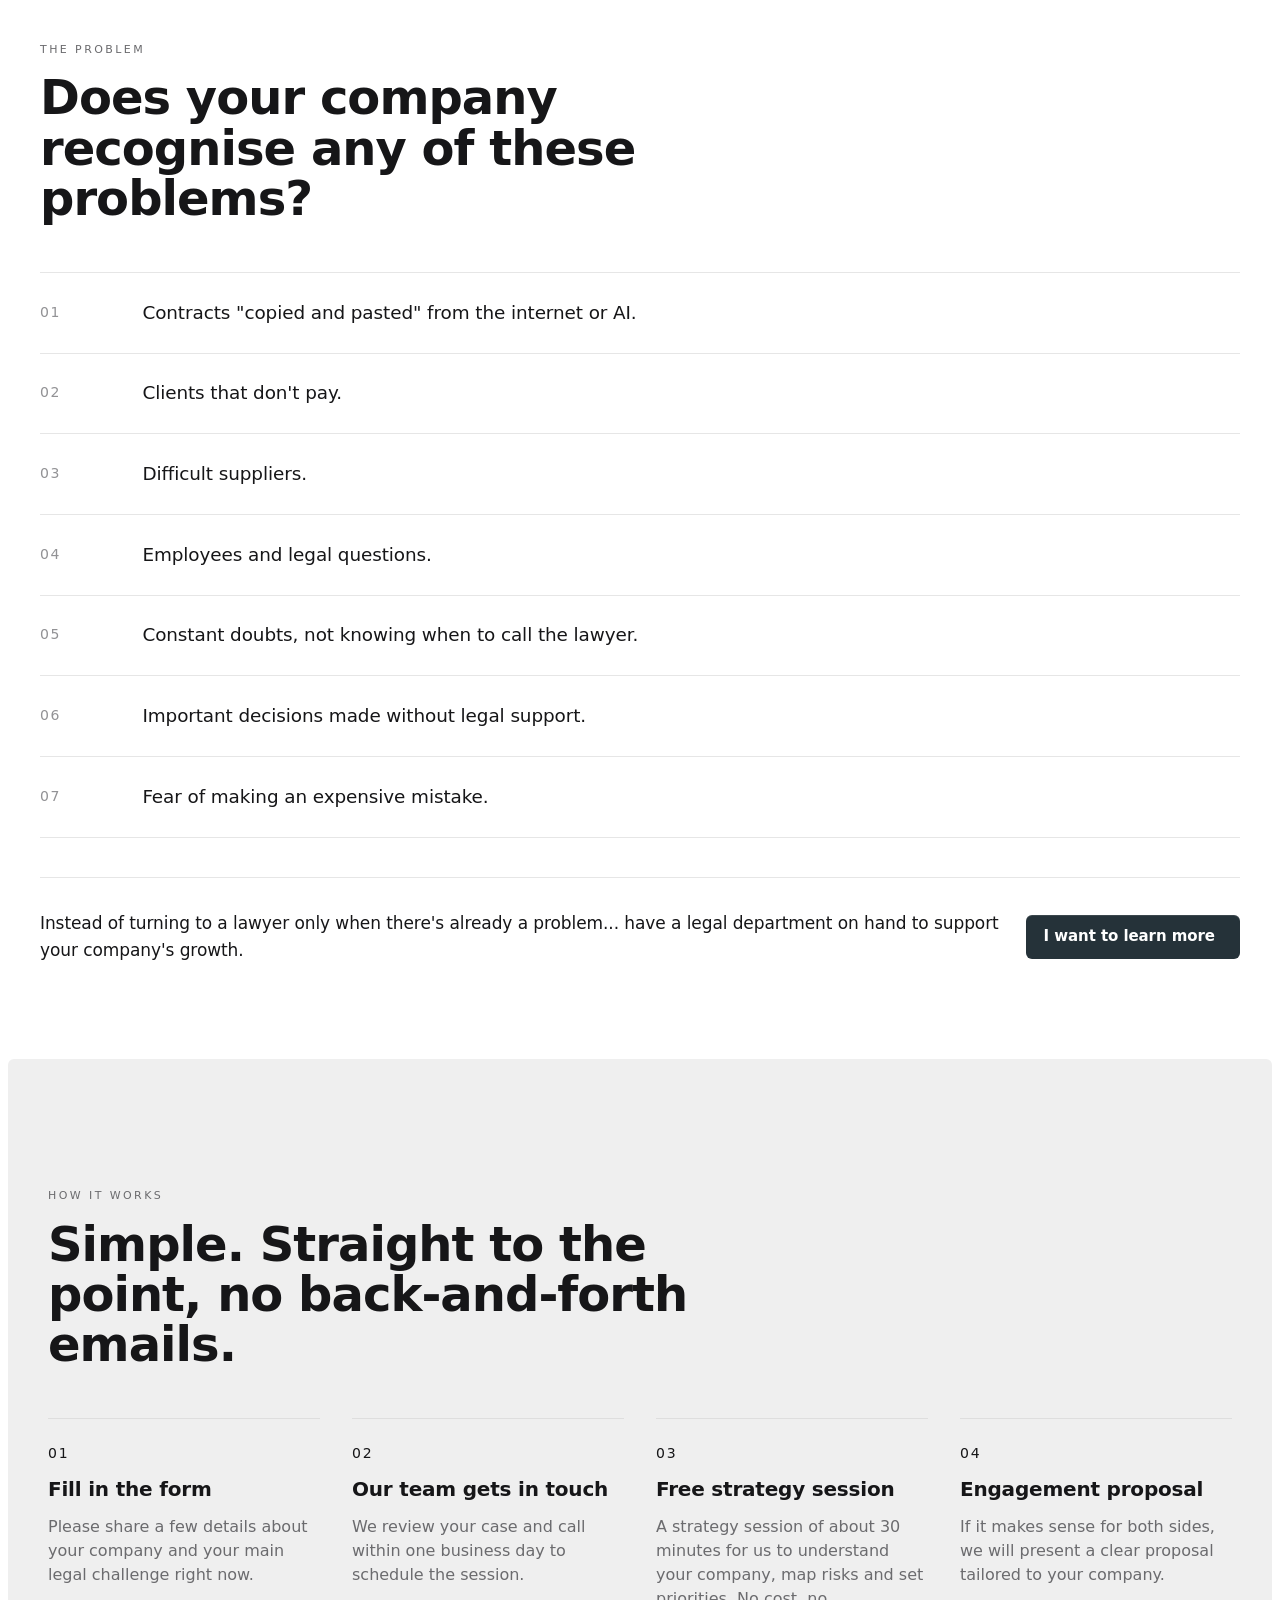
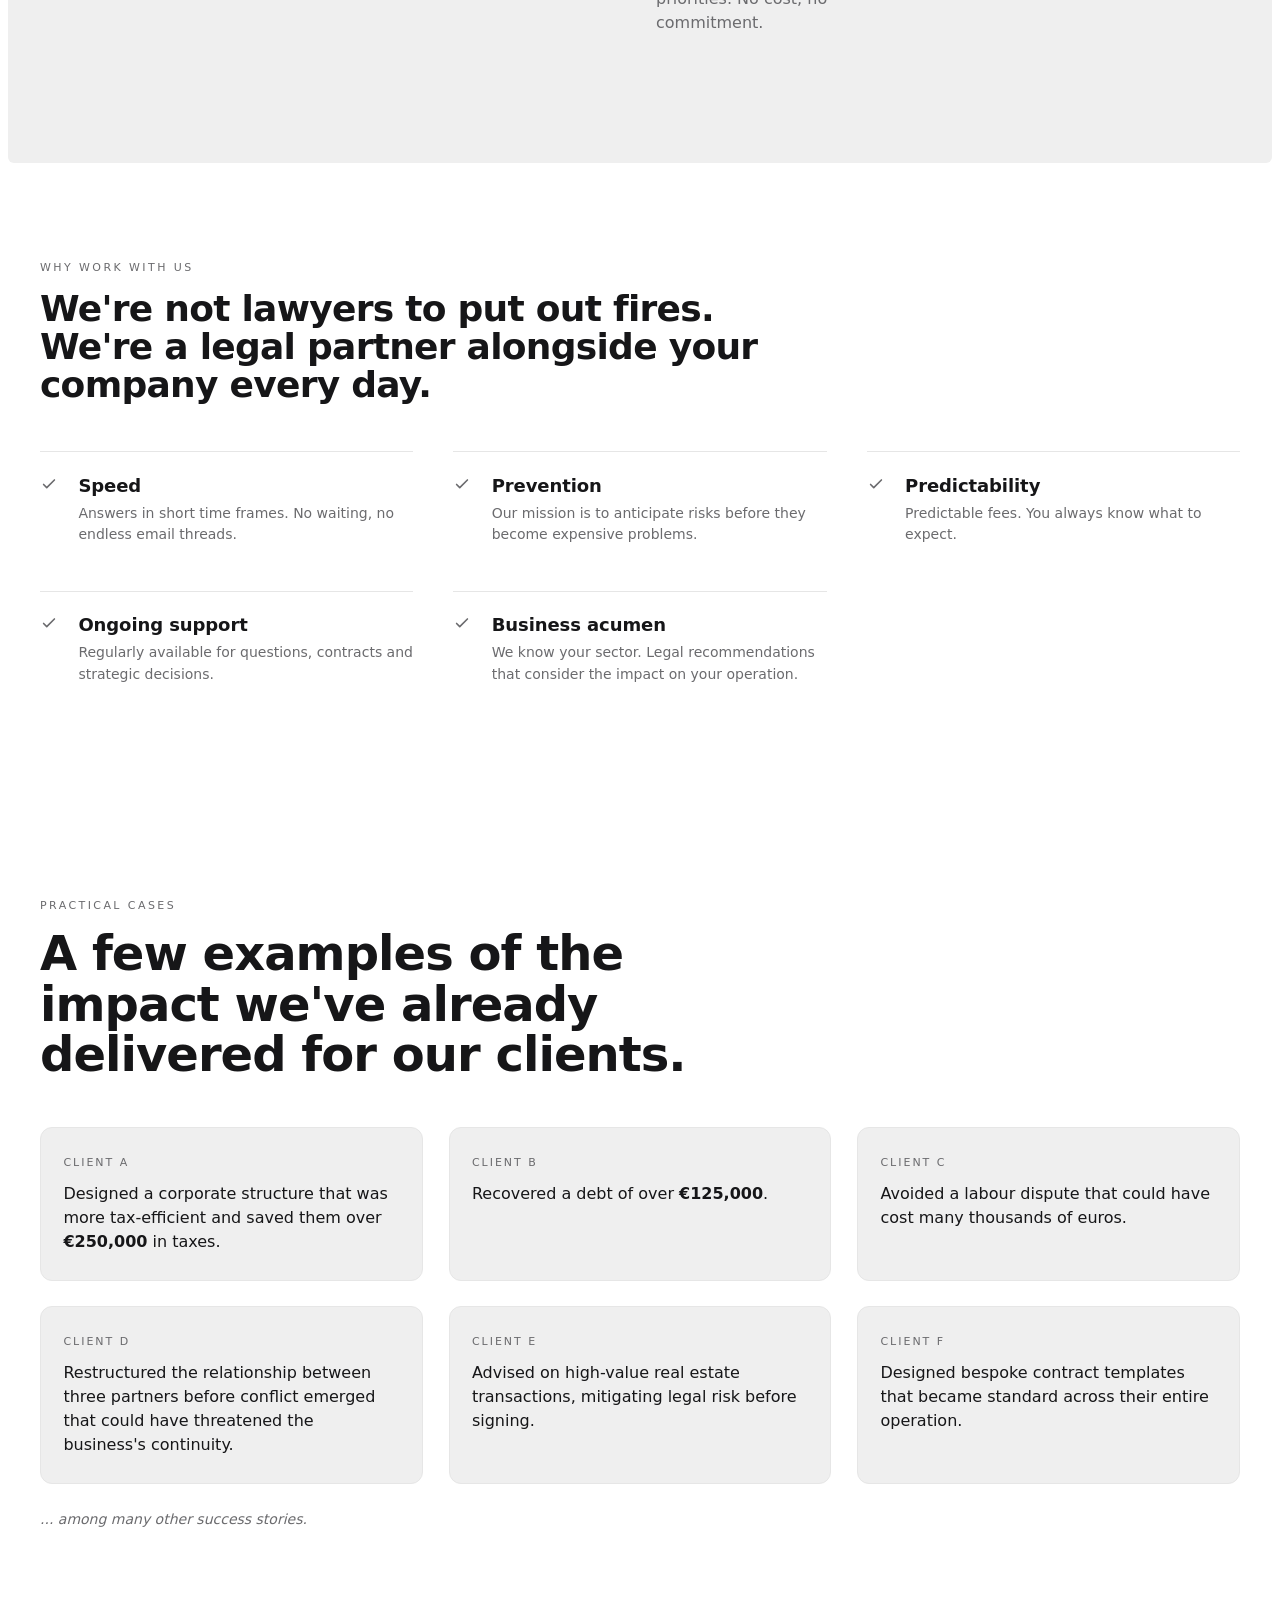
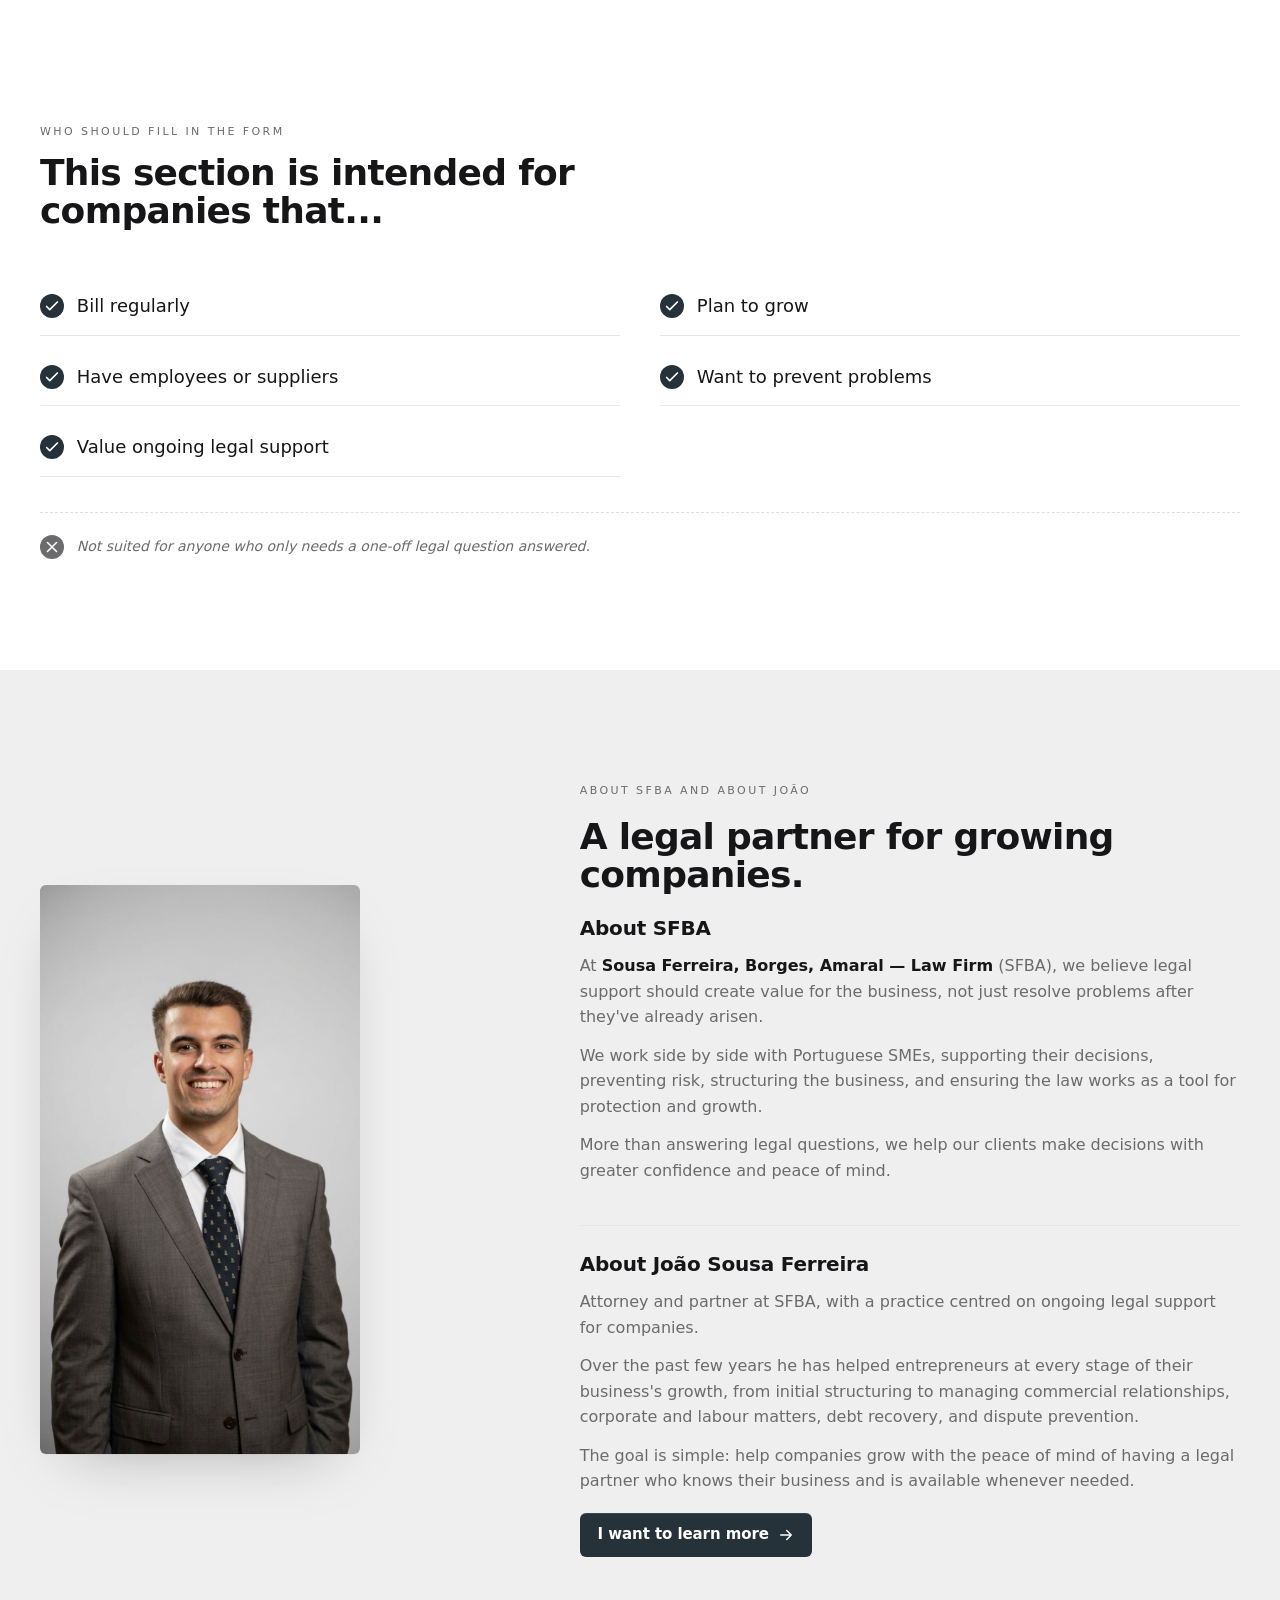
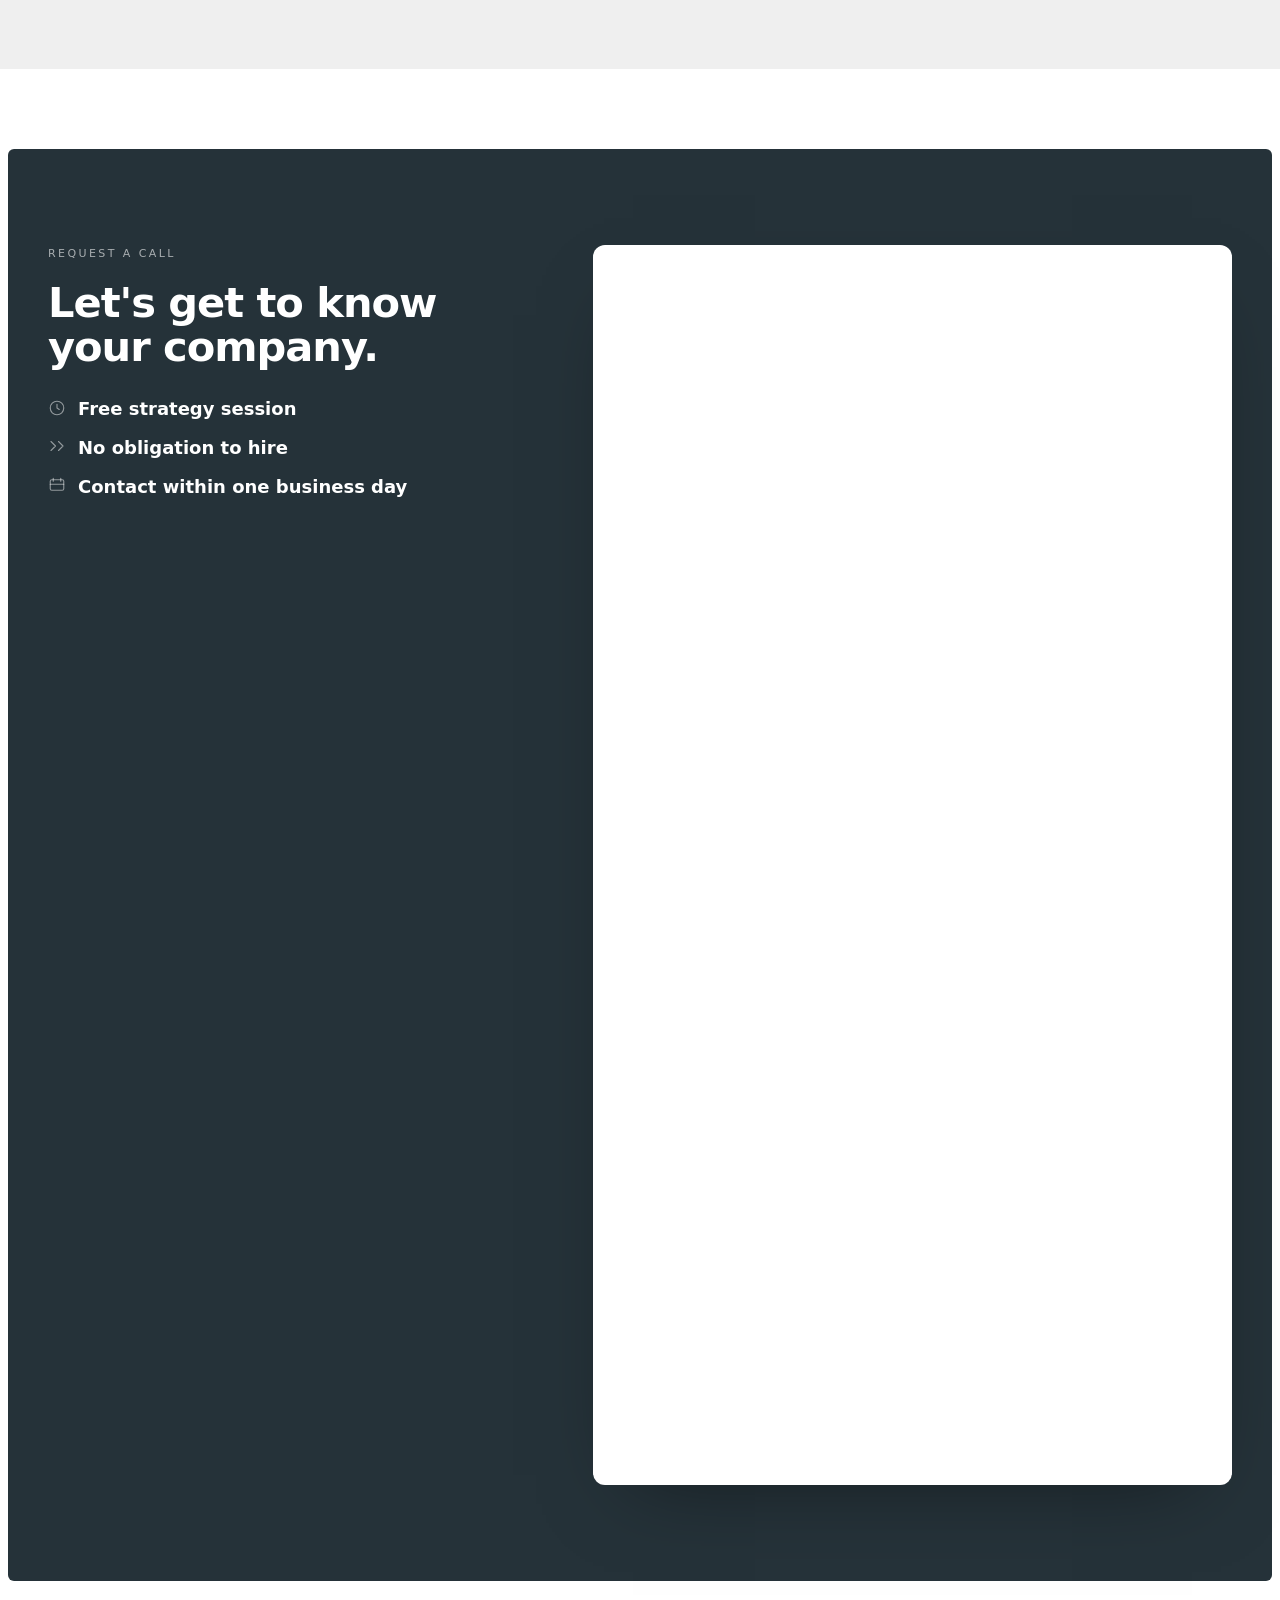
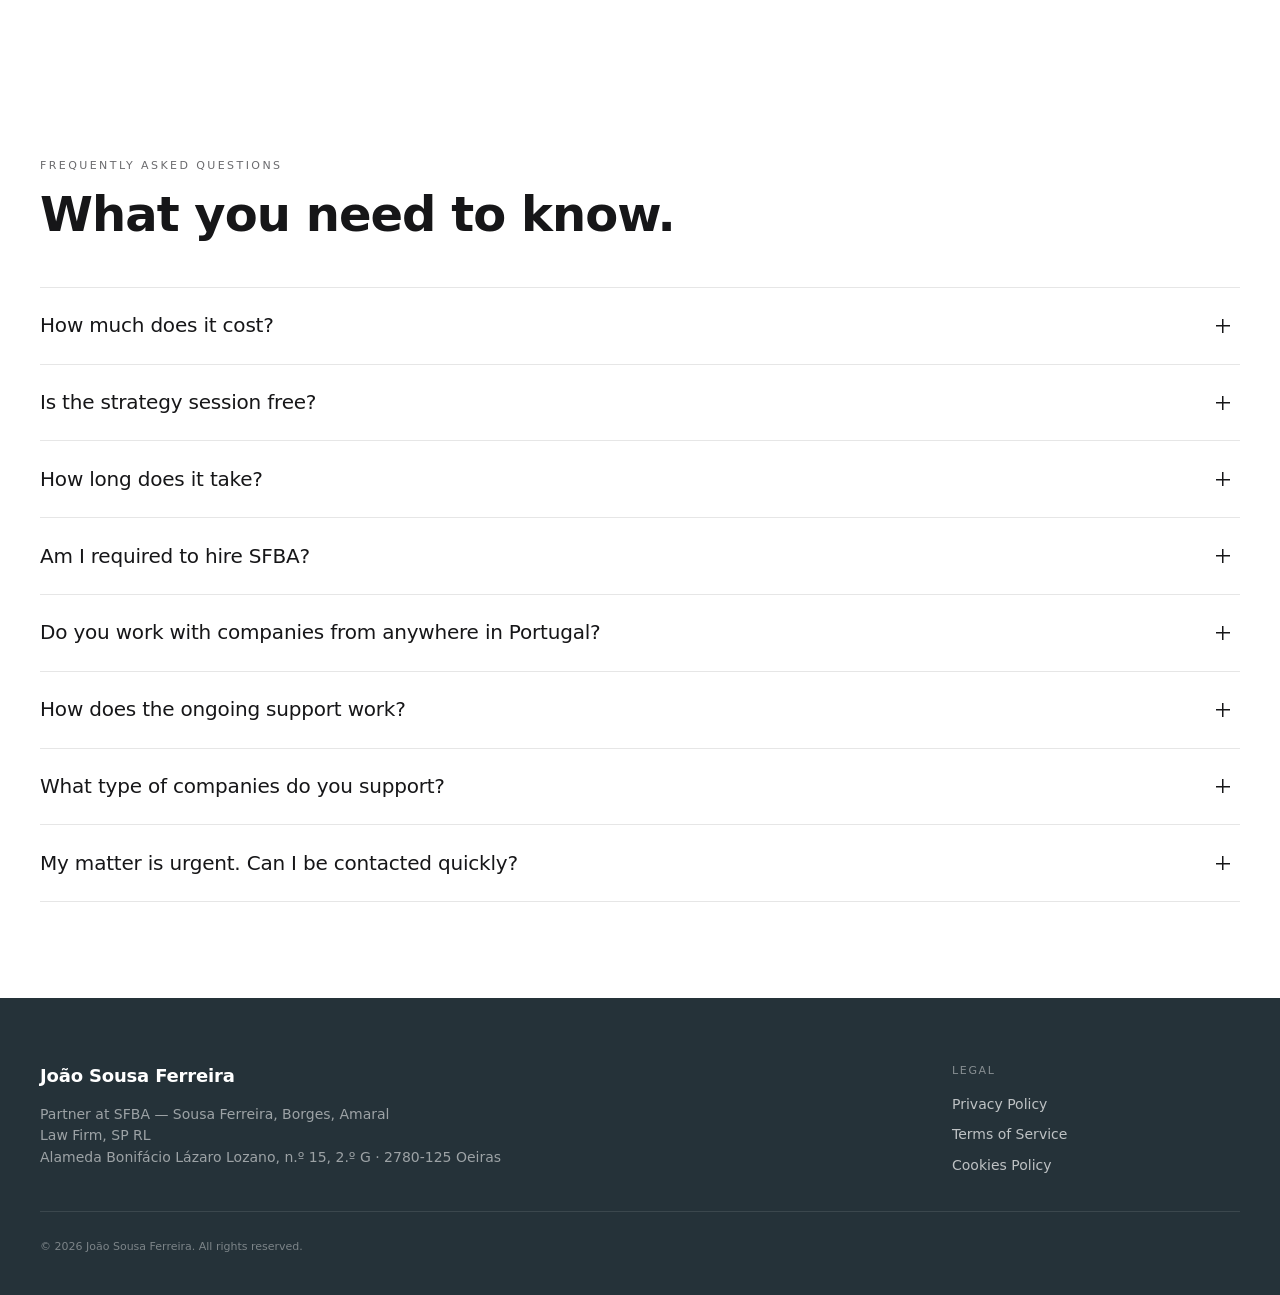
==== commit edcdd2b7: "chore: switch domain to empresas.sfba.pt + new hero H1 Hero H1 - PT: "O departamento jurídico extern" ====
--- a/en/index.html
+++ b/en/index.html
@@ -7,10 +7,10 @@
 <meta name="description" content="External legal department for growing SMEs. We prevent risk, negotiate contracts and protect the operation. Free strategy session — SFBA · Law Firm.">
 <title>João Sousa Ferreira — External legal department for growing companies</title>
 
-<link rel="alternate" hreflang="pt-PT" href="https://consultajsf.sfba.pt/">
-<link rel="alternate" hreflang="en" href="https://consultajsf.sfba.pt/en/">
-<link rel="alternate" hreflang="x-default" href="https://consultajsf.sfba.pt/">
-<link rel="canonical" href="https://consultajsf.sfba.pt/en/">
+<link rel="alternate" hreflang="pt-PT" href="https://empresas.sfba.pt/">
+<link rel="alternate" hreflang="en" href="https://empresas.sfba.pt/en/">
+<link rel="alternate" hreflang="x-default" href="https://empresas.sfba.pt/">
+<link rel="canonical" href="https://empresas.sfba.pt/en/">
 
 <!-- Meta Pixel Code -->
 <script>
@@ -35,7 +35,7 @@
 <link rel="preconnect" href="https://link.msgsndr.com" crossorigin>
 <link rel="preload" as="font" type="font/woff2" crossorigin href="https://cdn.prod.website-files.com/6919d87fb59aea89ebd7268e/6919d880b59aea89ebd7285d_BDOGrotesk-Regular.woff2">
 <link rel="preload" as="font" type="font/woff2" crossorigin href="https://cdn.prod.website-files.com/6919d87fb59aea89ebd7268e/6919d880b59aea89ebd7285b_BDOGrotesk-Bold.woff2">
-<link rel="stylesheet" href="/assets/styles.css?v=21">
+<link rel="stylesheet" href="/assets/styles.css?v=22">
 </head>
 <body>
 
@@ -72,7 +72,7 @@
 
       <div class="hero__content">
         <h1 class="hero__headline">
-          Your company is growing. <span class="hero__headline-accent">Your outside legal department should grow with it.</span>
+          Your company is growing. <span class="hero__headline-accent">It's time your legal support grew with it.</span>
         </h1>
 
         <p class="hero__sub">
@@ -600,7 +600,7 @@
   </div>
 </aside>
 
-<script src="/assets/script.js?v=21" defer></script>
+<script src="/assets/script.js?v=22" defer></script>
 <script src="https://link.msgsndr.com/js/form_embed.js" async></script>
 </body>
 </html>
